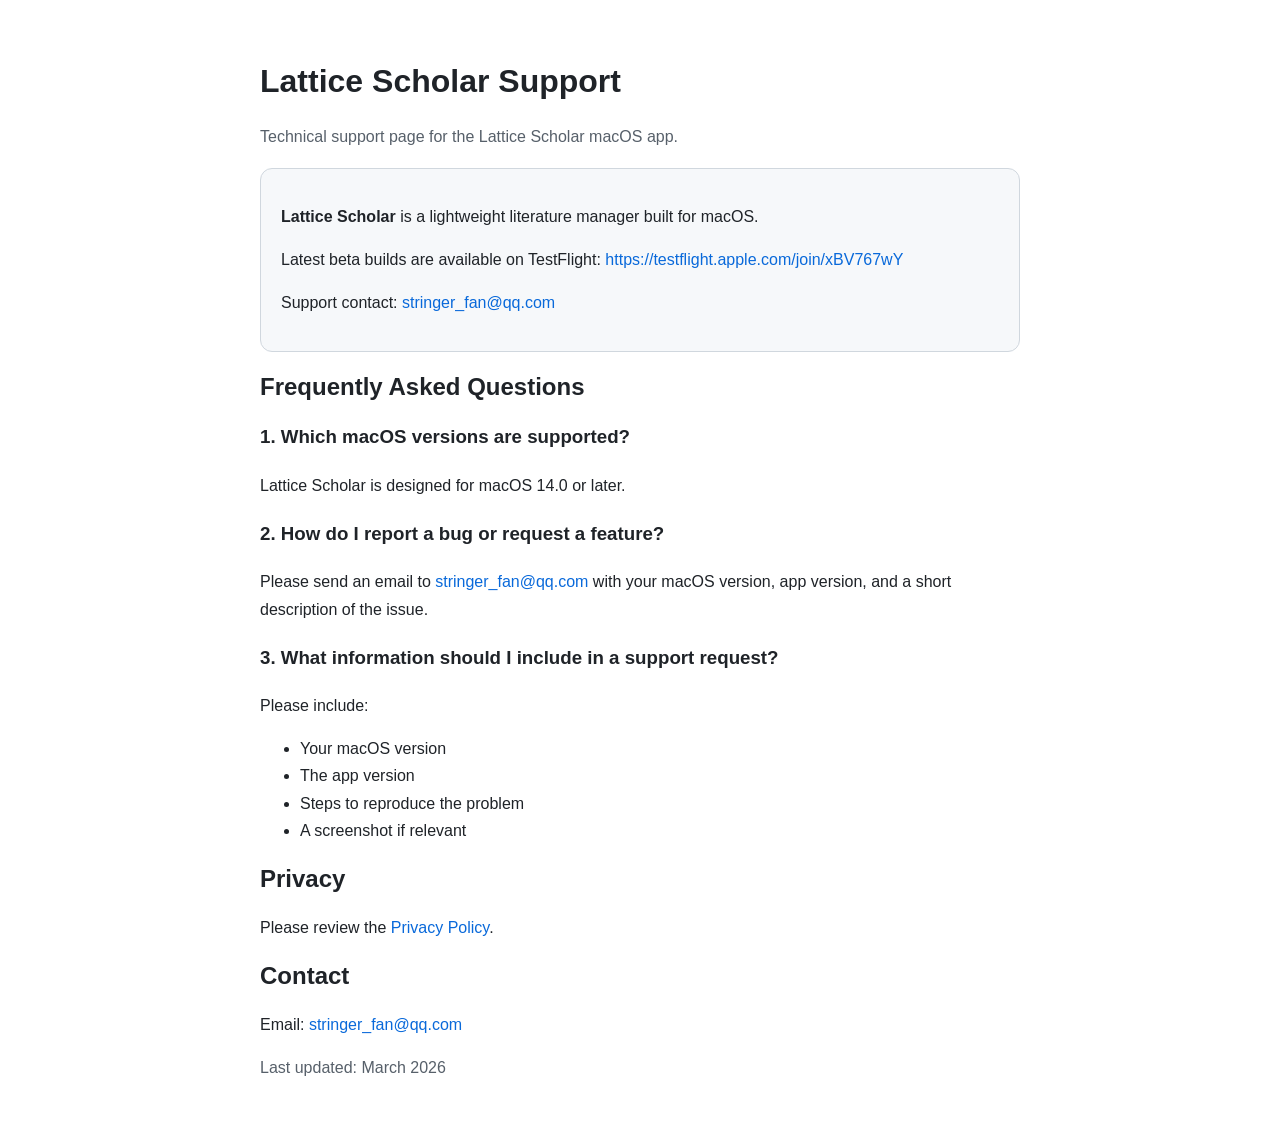
==== docs/index.html @ 4971b031 "update changelog and readme, add testflight link" ====
<!doctype html>
<html lang="en">
<head>
  <meta charset="utf-8">
  <meta name="viewport" content="width=device-width, initial-scale=1">
  <title>Lattice Support</title>
  <style>
    body {
      font-family: -apple-system, BlinkMacSystemFont, "Segoe UI", sans-serif;
      max-width: 760px;
      margin: 0 auto;
      padding: 40px 20px;
      line-height: 1.7;
      color: #1f2328;
      background: #ffffff;
    }
    h1, h2 { line-height: 1.25; }
    .muted { color: #57606a; }
    .card {
      border: 1px solid #d0d7de;
      border-radius: 12px;
      padding: 18px 20px;
      margin: 18px 0;
      background: #f6f8fa;
    }
    a { color: #0969da; text-decoration: none; }
    a:hover { text-decoration: underline; }
    code {
      background: #f6f8fa;
      padding: 2px 6px;
      border-radius: 6px;
    }
  </style>
</head>
<body>
  <h1>Lattice Scholar Support</h1>
  <p class="muted">Technical support page for the Lattice Scholar macOS app.</p>

  <div class="card">
    <p><strong>Lattice Scholar</strong> is a lightweight literature manager built for macOS.</p>
    <p>Latest beta builds are available on TestFlight: <a href="https://testflight.apple.com/join/xBV767wY">https://testflight.apple.com/join/xBV767wY</a></p>
    <p>Support contact: <a href="mailto:stringer_fan@qq.com">stringer_fan@qq.com</a></p>
  </div>

  <h2>Frequently Asked Questions</h2>

  <h3>1. Which macOS versions are supported?</h3>
  <p>Lattice Scholar is designed for macOS 14.0 or later.</p>

  <h3>2. How do I report a bug or request a feature?</h3>
  <p>Please send an email to <a href="mailto:stringer_fan@qq.com">stringer_fan@qq.com</a> with your macOS version, app version, and a short description of the issue.</p>

  <h3>3. What information should I include in a support request?</h3>
  <p>Please include:</p>
  <ul>
    <li>Your macOS version</li>
    <li>The app version</li>
    <li>Steps to reproduce the problem</li>
    <li>A screenshot if relevant</li>
  </ul>

  <h2>Privacy</h2>
  <p>Please review the <a href="./privacy.html">Privacy Policy</a>.</p>

  <h2>Contact</h2>
  <p>Email: <a href="mailto:stringer_fan@qq.com">stringer_fan@qq.com</a></p>

  <p class="muted">Last updated: March 2026</p>
</body>
</html>
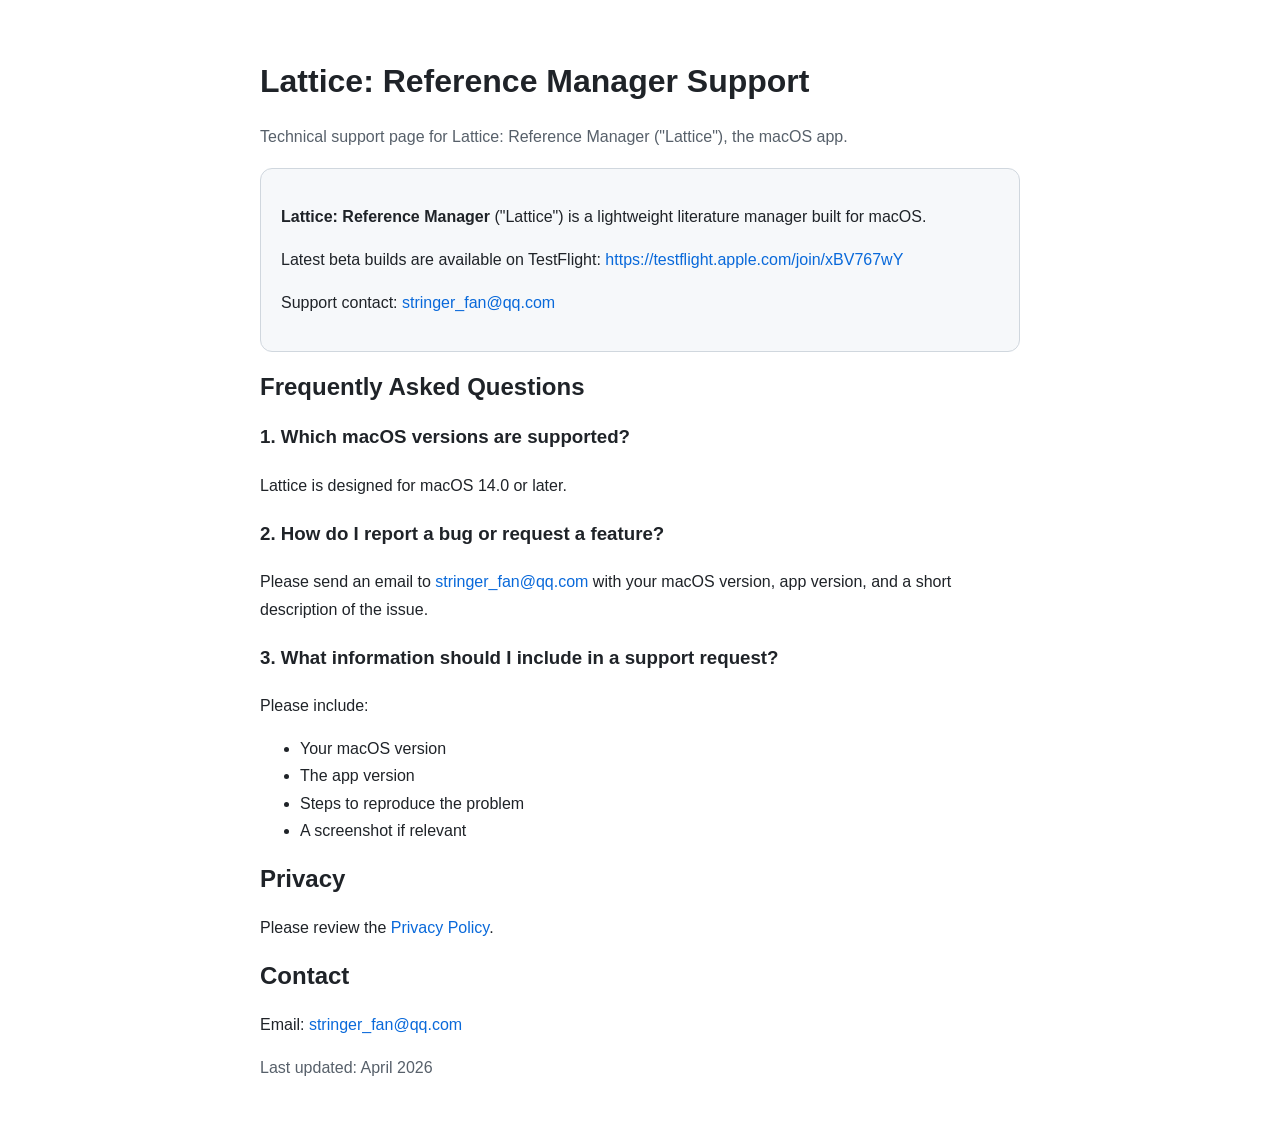
==== commit 8f474e35: "modify the App name" ====
--- a/docs/index.html
+++ b/docs/index.html
@@ -3,7 +3,7 @@
 <head>
   <meta charset="utf-8">
   <meta name="viewport" content="width=device-width, initial-scale=1">
-  <title>Lattice Support</title>
+  <title>Lattice: Reference Manager Support</title>
   <style>
     body {
       font-family: -apple-system, BlinkMacSystemFont, "Segoe UI", sans-serif;
@@ -33,11 +33,11 @@
   </style>
 </head>
 <body>
-  <h1>Lattice Scholar Support</h1>
-  <p class="muted">Technical support page for the Lattice Scholar macOS app.</p>
+  <h1>Lattice: Reference Manager Support</h1>
+  <p class="muted">Technical support page for Lattice: Reference Manager ("Lattice"), the macOS app.</p>
 
   <div class="card">
-    <p><strong>Lattice Scholar</strong> is a lightweight literature manager built for macOS.</p>
+    <p><strong>Lattice: Reference Manager</strong> ("Lattice") is a lightweight literature manager built for macOS.</p>
     <p>Latest beta builds are available on TestFlight: <a href="https://testflight.apple.com/join/xBV767wY">https://testflight.apple.com/join/xBV767wY</a></p>
     <p>Support contact: <a href="mailto:stringer_fan@qq.com">stringer_fan@qq.com</a></p>
   </div>
@@ -45,7 +45,7 @@
   <h2>Frequently Asked Questions</h2>
 
   <h3>1. Which macOS versions are supported?</h3>
-  <p>Lattice Scholar is designed for macOS 14.0 or later.</p>
+  <p>Lattice is designed for macOS 14.0 or later.</p>
 
   <h3>2. How do I report a bug or request a feature?</h3>
   <p>Please send an email to <a href="mailto:stringer_fan@qq.com">stringer_fan@qq.com</a> with your macOS version, app version, and a short description of the issue.</p>
@@ -65,6 +65,6 @@
   <h2>Contact</h2>
   <p>Email: <a href="mailto:stringer_fan@qq.com">stringer_fan@qq.com</a></p>
 
-  <p class="muted">Last updated: March 2026</p>
+  <p class="muted">Last updated: April 2026</p>
 </body>
 </html>
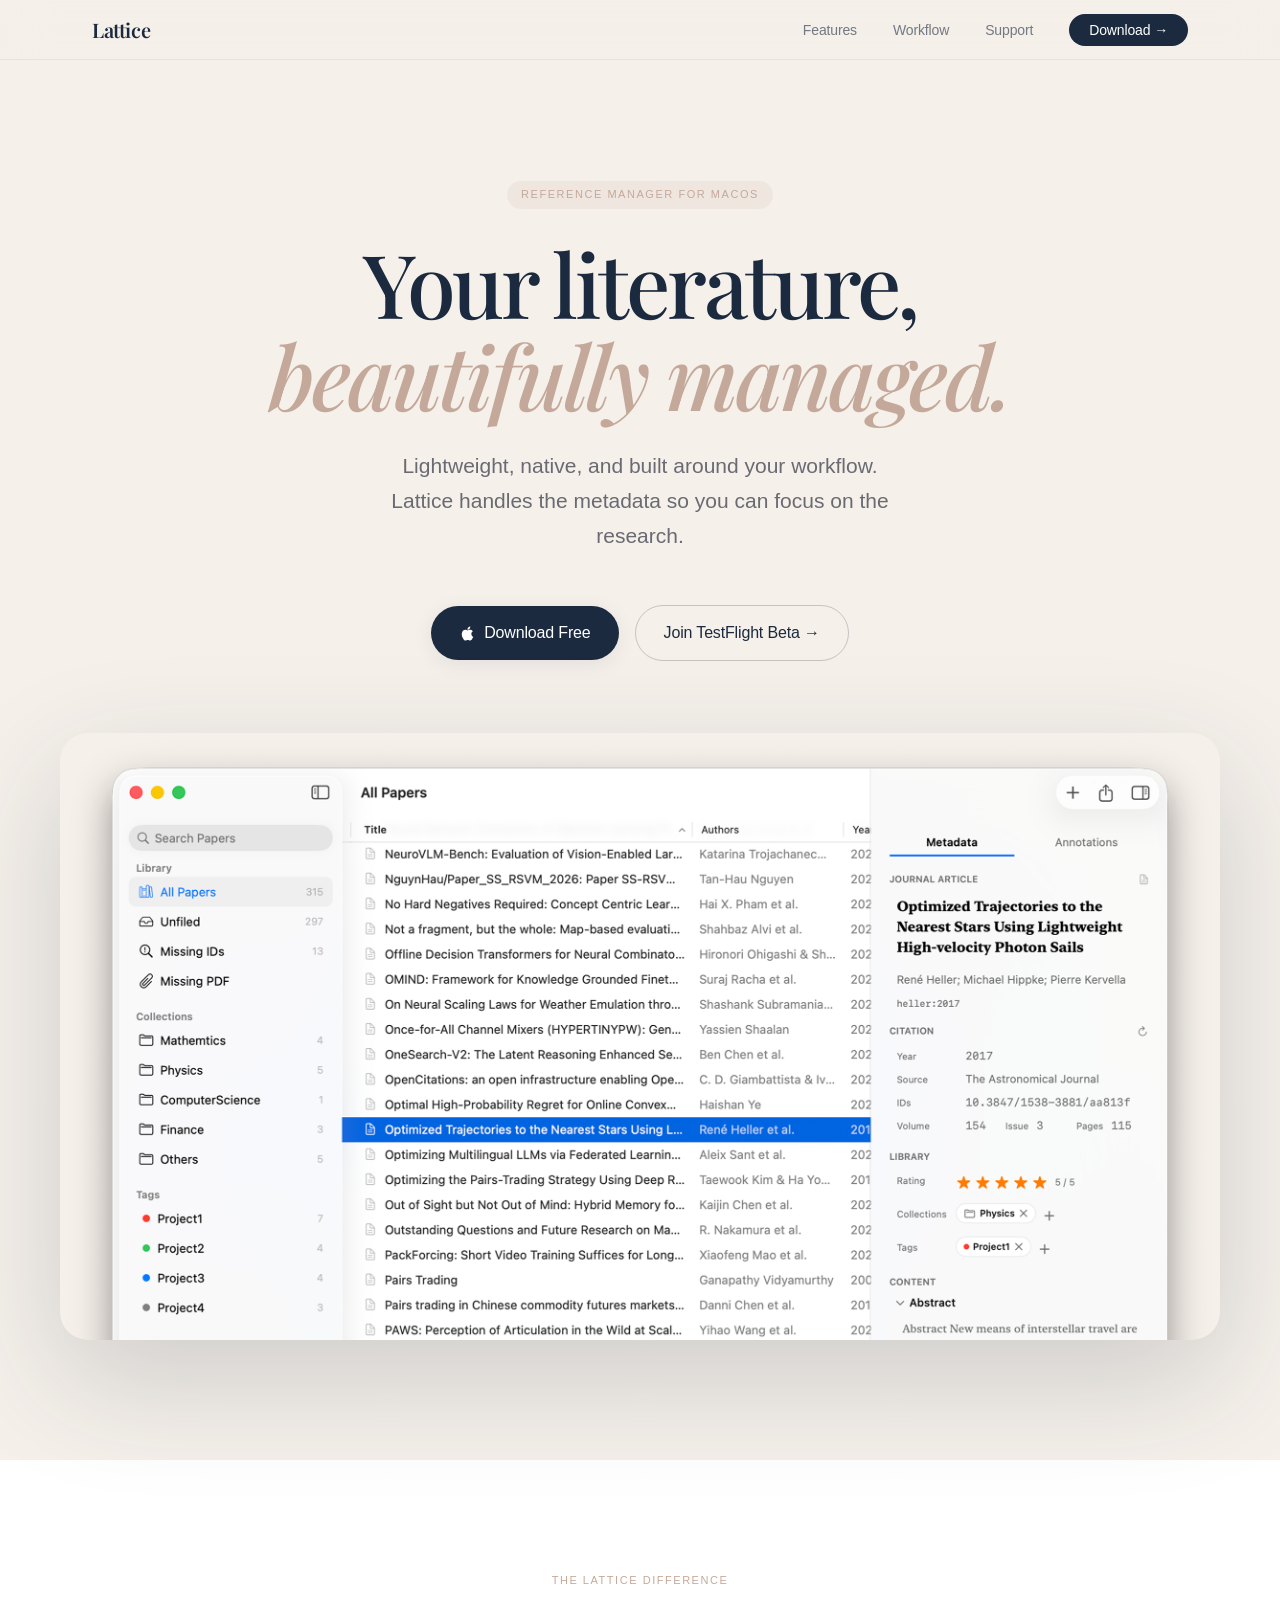
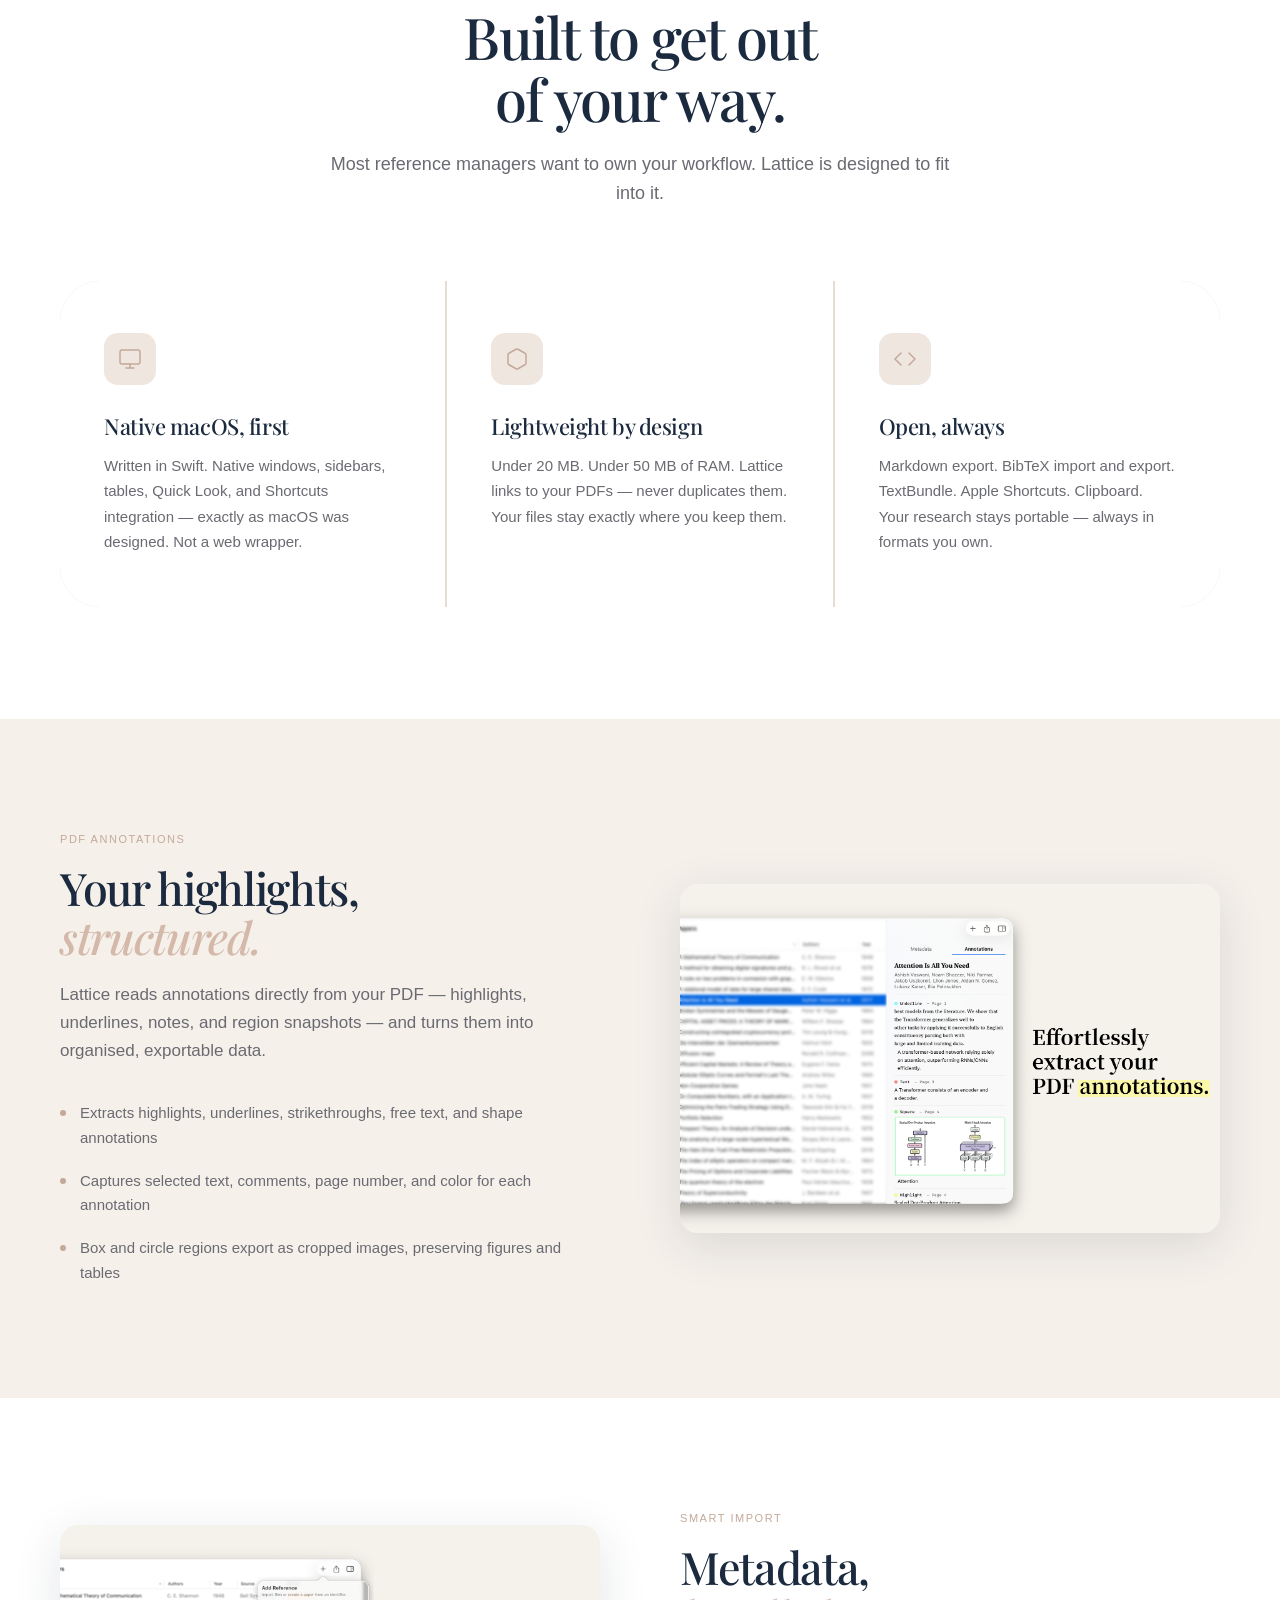
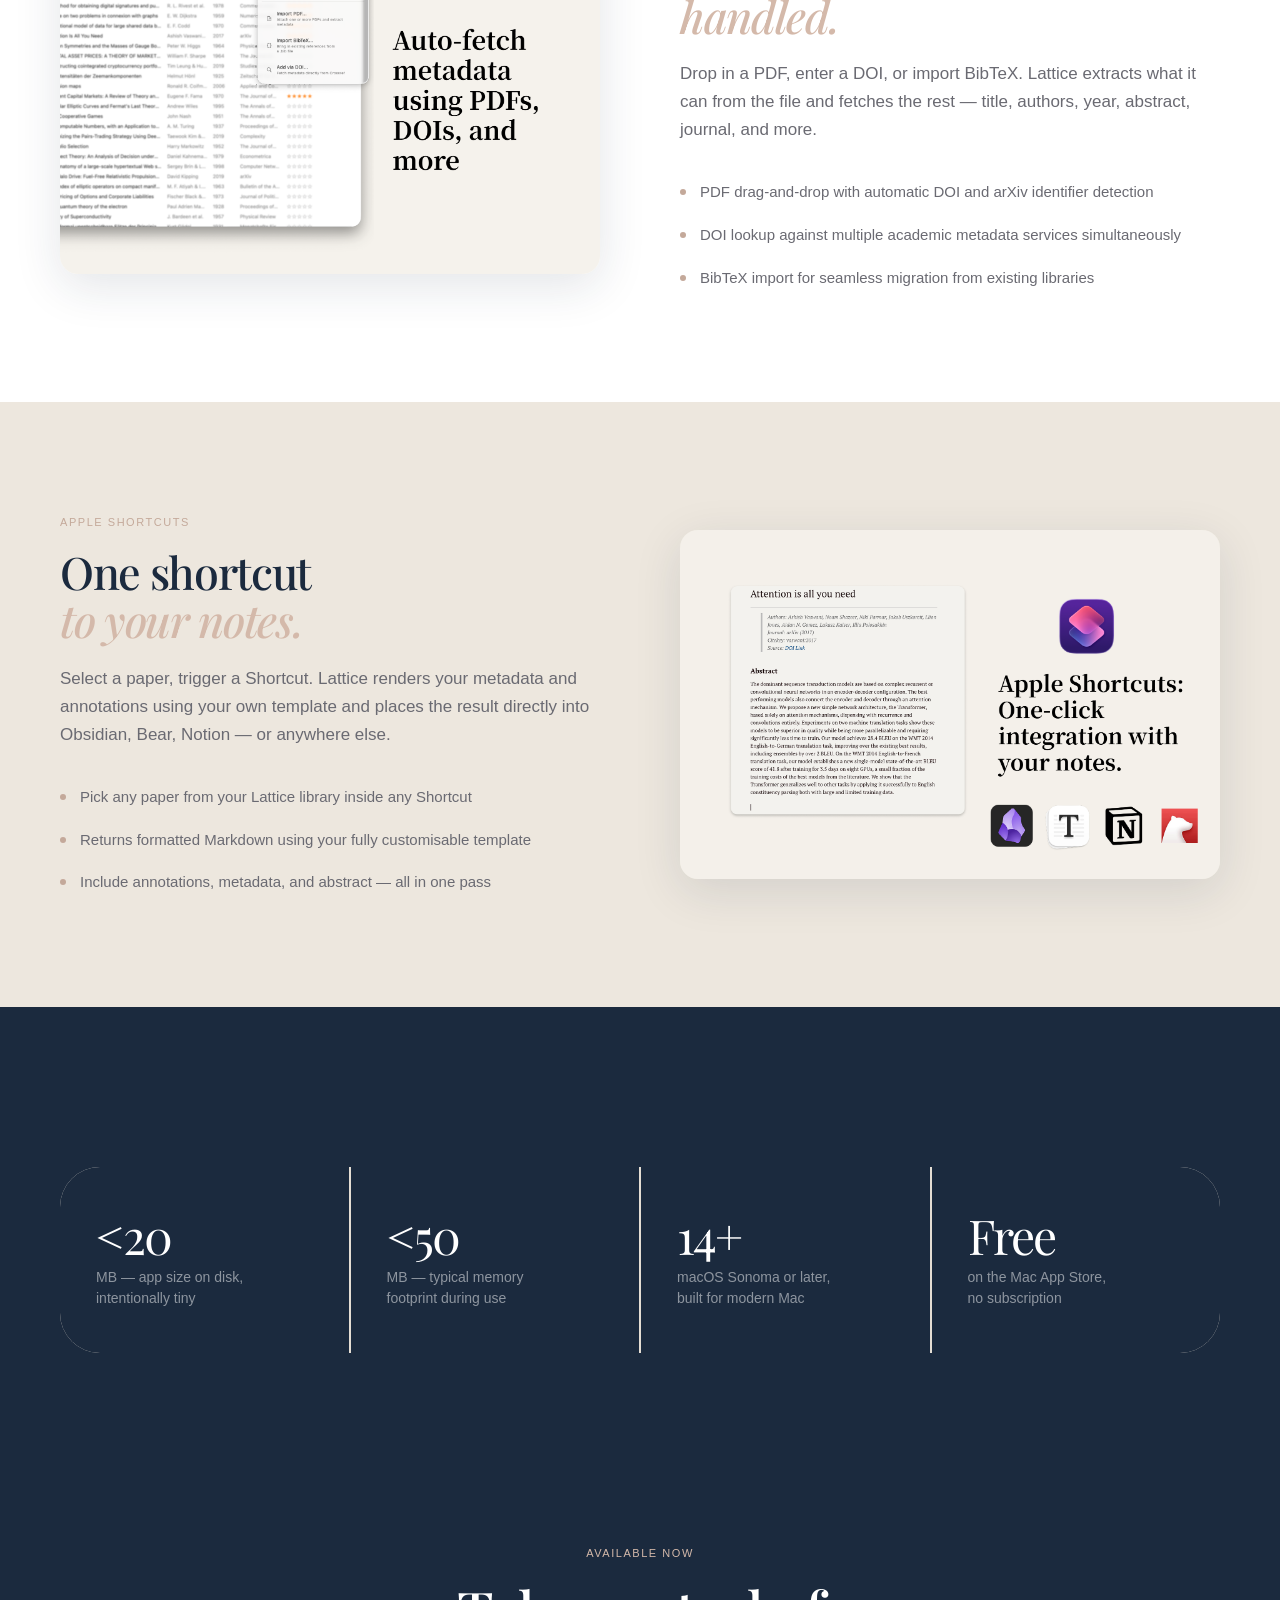
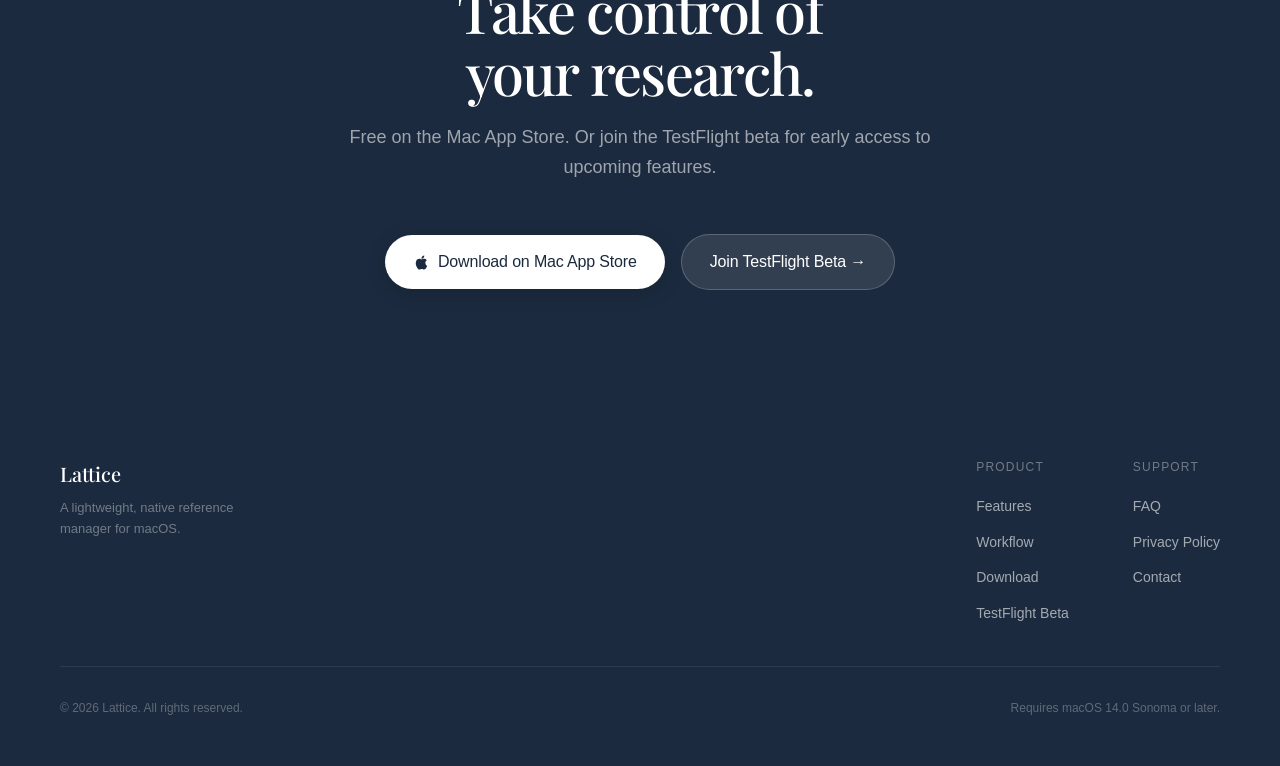
==== commit 6db14f54: "feat: redesign website with multi-page editorial layout - index.html: full landing page (hero, pilla" ====
--- a/docs/index.html
+++ b/docs/index.html
@@ -3,68 +3,291 @@
 <head>
   <meta charset="utf-8">
   <meta name="viewport" content="width=device-width, initial-scale=1">
-  <title>Lattice: Reference Manager Support</title>
-  <style>
-    body {
-      font-family: -apple-system, BlinkMacSystemFont, "Segoe UI", sans-serif;
-      max-width: 760px;
-      margin: 0 auto;
-      padding: 40px 20px;
-      line-height: 1.7;
-      color: #1f2328;
-      background: #ffffff;
-    }
-    h1, h2 { line-height: 1.25; }
-    .muted { color: #57606a; }
-    .card {
-      border: 1px solid #d0d7de;
-      border-radius: 12px;
-      padding: 18px 20px;
-      margin: 18px 0;
-      background: #f6f8fa;
-    }
-    a { color: #0969da; text-decoration: none; }
-    a:hover { text-decoration: underline; }
-    code {
-      background: #f6f8fa;
-      padding: 2px 6px;
-      border-radius: 6px;
-    }
-  </style>
+  <title>Lattice — Reference Manager for macOS</title>
+  <meta name="description" content="A lightweight, elegant reference manager built natively for macOS. Manage your literature, extract PDF annotations, and connect with your writing workflow.">
+  <link rel="preconnect" href="https://fonts.googleapis.com">
+  <link rel="preconnect" href="https://fonts.gstatic.com" crossorigin>
+  <link href="https://fonts.googleapis.com/css2?family=Playfair+Display:ital,wght@0,400;0,500;0,600;0,700;1,400;1,500;1,600&display=swap" rel="stylesheet">
+  <link rel="stylesheet" href="./styles.css">
 </head>
 <body>
-  <h1>Lattice: Reference Manager Support</h1>
-  <p class="muted">Technical support page for Lattice: Reference Manager ("Lattice"), the macOS app.</p>
-
-  <div class="card">
-    <p><strong>Lattice: Reference Manager</strong> ("Lattice") is a lightweight literature manager built for macOS.</p>
-    <p>Latest beta builds are available on TestFlight: <a href="https://testflight.apple.com/join/xBV767wY">https://testflight.apple.com/join/xBV767wY</a></p>
-    <p>Support contact: <a href="mailto:stringer_fan@qq.com">stringer_fan@qq.com</a></p>
-  </div>
-
-  <h2>Frequently Asked Questions</h2>
-
-  <h3>1. Which macOS versions are supported?</h3>
-  <p>Lattice is designed for macOS 14.0 or later.</p>
-
-  <h3>2. How do I report a bug or request a feature?</h3>
-  <p>Please send an email to <a href="mailto:stringer_fan@qq.com">stringer_fan@qq.com</a> with your macOS version, app version, and a short description of the issue.</p>
-
-  <h3>3. What information should I include in a support request?</h3>
-  <p>Please include:</p>
-  <ul>
-    <li>Your macOS version</li>
-    <li>The app version</li>
-    <li>Steps to reproduce the problem</li>
-    <li>A screenshot if relevant</li>
-  </ul>
-
-  <h2>Privacy</h2>
-  <p>Please review the <a href="./privacy.html">Privacy Policy</a>.</p>
-
-  <h2>Contact</h2>
-  <p>Email: <a href="mailto:stringer_fan@qq.com">stringer_fan@qq.com</a></p>
-
-  <p class="muted">Last updated: April 2026</p>
+
+<!-- Navigation -->
+<nav>
+  <div class="nav-inner">
+    <a href="./index.html" class="nav-brand">Lattice</a>
+    <ul class="nav-links">
+      <li><a href="./features.html">Features</a></li>
+      <li><a href="./workflow.html">Workflow</a></li>
+      <li><a href="./support.html">Support</a></li>
+      <li>
+        <a href="https://apps.apple.com/cn/app/lattice-scholar/id6761349832?mt=12"
+           class="nav-download">Download →</a>
+      </li>
+    </ul>
+  </div>
+</nav>
+
+<!-- Hero -->
+<div class="hero-section">
+  <div class="hero-text">
+    <span class="eyebrow hero-a1">Reference Manager for macOS</span>
+    <h1 class="hero-title hero-a2">Your literature,<br><em>beautifully managed.</em></h1>
+    <p class="hero-sub hero-a3">
+      Lightweight, native, and built around your workflow.
+      Lattice handles the metadata so you can focus on the research.
+    </p>
+    <div class="hero-actions hero-a4">
+      <a href="https://apps.apple.com/cn/app/lattice-scholar/id6761349832?mt=12"
+         class="btn btn-dark">
+        <svg width="17" height="17" viewBox="0 0 24 24" fill="currentColor" style="flex-shrink:0">
+          <path d="M18.71 19.5c-.83 1.24-1.71 2.45-3.05 2.47-1.34.03-1.77-.79-3.29-.79-1.53 0-2 .77-3.27.82-1.31.05-2.3-1.32-3.14-2.53C4.25 17 2.94 12.45 4.7 9.39c.87-1.52 2.43-2.48 4.12-2.51 1.28-.02 2.5.87 3.29.87.78 0 2.26-1.07 3.8-.91.65.03 2.47.26 3.64 1.98-.09.06-2.17 1.28-2.15 3.81.03 3.02 2.65 4.03 2.68 4.04-.03.07-.42 1.44-1.38 2.83M13 3.5c.73-.83 1.94-1.46 2.94-1.5.13 1.17-.34 2.35-1.04 3.19-.69.85-1.83 1.51-2.95 1.42-.15-1.15.41-2.35 1.05-3.11z"/>
+        </svg>
+        Download Free
+      </a>
+      <a href="https://testflight.apple.com/join/xBV767wY" class="btn btn-outline">
+        Join TestFlight Beta →
+      </a>
+    </div>
+  </div>
+
+  <div class="hero-screenshot hero-a5">
+    <img src="./res/pictures/image%201.png"
+         alt="Lattice reference manager — main interface showing three-column layout with library, paper list, and metadata panel"
+         loading="eager">
+  </div>
+</div>
+
+<!-- Pillars -->
+<section class="section section--white">
+  <div class="section-inner">
+    <div class="section-header--center reveal">
+      <span class="section-eyebrow">The Lattice Difference</span>
+      <h2 class="section-title">Built to get out<br>of your way.</h2>
+      <p class="section-desc">
+        Most reference managers want to own your workflow. Lattice is designed to fit into it.
+      </p>
+    </div>
+
+    <div class="pillars-grid">
+      <div class="pillar reveal">
+        <div class="pillar-icon">
+          <svg viewBox="0 0 24 24">
+            <rect x="2" y="3" width="20" height="14" rx="2"/>
+            <path d="M8 21h8M12 17v4"/>
+          </svg>
+        </div>
+        <h3>Native macOS, first</h3>
+        <p>Written in Swift. Native windows, sidebars, tables, Quick Look, and Shortcuts integration — exactly as macOS was designed. Not a web wrapper.</p>
+      </div>
+      <div class="pillar reveal reveal-delay-1">
+        <div class="pillar-icon">
+          <svg viewBox="0 0 24 24">
+            <path d="M21 16V8a2 2 0 0 0-1-1.73l-7-4a2 2 0 0 0-2 0l-7 4A2 2 0 0 0 3 8v8a2 2 0 0 0 1 1.73l7 4a2 2 0 0 0 2 0l7-4A2 2 0 0 0 21 16z"/>
+          </svg>
+        </div>
+        <h3>Lightweight by design</h3>
+        <p>Under 20 MB. Under 50 MB of RAM. Lattice links to your PDFs — never duplicates them. Your files stay exactly where you keep them.</p>
+      </div>
+      <div class="pillar reveal reveal-delay-2">
+        <div class="pillar-icon">
+          <svg viewBox="0 0 24 24">
+            <polyline points="16 18 22 12 16 6"/>
+            <polyline points="8 6 2 12 8 18"/>
+          </svg>
+        </div>
+        <h3>Open, always</h3>
+        <p>Markdown export. BibTeX import and export. TextBundle. Apple Shortcuts. Clipboard. Your research stays portable — always in formats you own.</p>
+      </div>
+    </div>
+  </div>
+</section>
+
+<!-- Feature: PDF Annotations -->
+<section class="section section--cream">
+  <div class="section-inner">
+    <div class="feature-row">
+      <div class="feature-content reveal">
+        <span class="section-eyebrow">PDF Annotations</span>
+        <h2 class="section-title">Your highlights,<br><em>structured.</em></h2>
+        <p class="section-desc">
+          Lattice reads annotations directly from your PDF — highlights, underlines, notes, and region snapshots — and turns them into organised, exportable data.
+        </p>
+        <div class="feature-bullets">
+          <div class="feature-bullet">
+            <div class="bullet-dot"></div>
+            <p>Extracts highlights, underlines, strikethroughs, free text, and shape annotations</p>
+          </div>
+          <div class="feature-bullet">
+            <div class="bullet-dot"></div>
+            <p>Captures selected text, comments, page number, and color for each annotation</p>
+          </div>
+          <div class="feature-bullet">
+            <div class="bullet-dot"></div>
+            <p>Box and circle regions export as cropped images, preserving figures and tables</p>
+          </div>
+        </div>
+      </div>
+      <div class="feature-image reveal reveal-delay-2">
+        <img src="./res/intro/5_en.png" alt="PDF annotation extraction in Lattice — highlights and notes shown in the inspector panel">
+      </div>
+    </div>
+  </div>
+</section>
+
+<!-- Feature: Smart Import -->
+<section class="section section--white">
+  <div class="section-inner">
+    <div class="feature-row feature-row--rev">
+      <div class="feature-content reveal">
+        <span class="section-eyebrow">Smart Import</span>
+        <h2 class="section-title">Metadata,<br><em>handled.</em></h2>
+        <p class="section-desc">
+          Drop in a PDF, enter a DOI, or import BibTeX. Lattice extracts what it can from the file and fetches the rest — title, authors, year, abstract, journal, and more.
+        </p>
+        <div class="feature-bullets">
+          <div class="feature-bullet">
+            <div class="bullet-dot"></div>
+            <p>PDF drag-and-drop with automatic DOI and arXiv identifier detection</p>
+          </div>
+          <div class="feature-bullet">
+            <div class="bullet-dot"></div>
+            <p>DOI lookup against multiple academic metadata services simultaneously</p>
+          </div>
+          <div class="feature-bullet">
+            <div class="bullet-dot"></div>
+            <p>BibTeX import for seamless migration from existing libraries</p>
+          </div>
+        </div>
+      </div>
+      <div class="feature-image reveal reveal-delay-2">
+        <img src="./res/intro/4_en.png" alt="Smart metadata import in Lattice — auto-fetch from PDF, DOI, and BibTeX">
+      </div>
+    </div>
+  </div>
+</section>
+
+<!-- Feature: Shortcuts -->
+<section class="section section--cream-mid">
+  <div class="section-inner">
+    <div class="feature-row">
+      <div class="feature-content reveal">
+        <span class="section-eyebrow">Apple Shortcuts</span>
+        <h2 class="section-title">One shortcut<br><em>to your notes.</em></h2>
+        <p class="section-desc">
+          Select a paper, trigger a Shortcut. Lattice renders your metadata and annotations using your own template and places the result directly into Obsidian, Bear, Notion — or anywhere else.
+        </p>
+        <div class="feature-bullets">
+          <div class="feature-bullet">
+            <div class="bullet-dot"></div>
+            <p>Pick any paper from your Lattice library inside any Shortcut</p>
+          </div>
+          <div class="feature-bullet">
+            <div class="bullet-dot"></div>
+            <p>Returns formatted Markdown using your fully customisable template</p>
+          </div>
+          <div class="feature-bullet">
+            <div class="bullet-dot"></div>
+            <p>Include annotations, metadata, and abstract — all in one pass</p>
+          </div>
+        </div>
+      </div>
+      <div class="feature-image reveal reveal-delay-2">
+        <img src="./res/intro/6_en.png" alt="Apple Shortcuts integration in Lattice — one-click export to any notes app">
+      </div>
+    </div>
+  </div>
+</section>
+
+<!-- Specs strip -->
+<section class="section section--navy" style="padding: 80px 32px;">
+  <div class="section-inner">
+    <div class="spec-strip">
+      <div class="spec-item reveal">
+        <div class="spec-num">&lt;20</div>
+        <div class="spec-label">MB — app size on disk,<br>intentionally tiny</div>
+      </div>
+      <div class="spec-item reveal reveal-delay-1">
+        <div class="spec-num">&lt;50</div>
+        <div class="spec-label">MB — typical memory<br>footprint during use</div>
+      </div>
+      <div class="spec-item reveal reveal-delay-2">
+        <div class="spec-num">14+</div>
+        <div class="spec-label">macOS Sonoma or later,<br>built for modern Mac</div>
+      </div>
+      <div class="spec-item reveal reveal-delay-3">
+        <div class="spec-num">Free</div>
+        <div class="spec-label">on the Mac App Store,<br>no subscription</div>
+      </div>
+    </div>
+  </div>
+</section>
+
+<!-- CTA -->
+<section class="section section--navy">
+  <div class="section-inner">
+    <div class="section-header--center reveal">
+      <span class="section-eyebrow" style="color:var(--rose-mid)">Available Now</span>
+      <h2 class="section-title" style="color:var(--white)">Take control of<br>your research.</h2>
+      <p class="section-desc" style="text-align:center; margin: 0 auto;">
+        Free on the Mac App Store. Or join the TestFlight beta for early access to upcoming features.
+      </p>
+    </div>
+    <div class="cta-actions reveal reveal-delay-1">
+      <a href="https://apps.apple.com/cn/app/lattice-scholar/id6761349832?mt=12" class="btn btn-white">
+        <svg width="17" height="17" viewBox="0 0 24 24" fill="currentColor" style="flex-shrink:0">
+          <path d="M18.71 19.5c-.83 1.24-1.71 2.45-3.05 2.47-1.34.03-1.77-.79-3.29-.79-1.53 0-2 .77-3.27.82-1.31.05-2.3-1.32-3.14-2.53C4.25 17 2.94 12.45 4.7 9.39c.87-1.52 2.43-2.48 4.12-2.51 1.28-.02 2.5.87 3.29.87.78 0 2.26-1.07 3.8-.91.65.03 2.47.26 3.64 1.98-.09.06-2.17 1.28-2.15 3.81.03 3.02 2.65 4.03 2.68 4.04-.03.07-.42 1.44-1.38 2.83M13 3.5c.73-.83 1.94-1.46 2.94-1.5.13 1.17-.34 2.35-1.04 3.19-.69.85-1.83 1.51-2.95 1.42-.15-1.15.41-2.35 1.05-3.11z"/>
+        </svg>
+        Download on Mac App Store
+      </a>
+      <a href="https://testflight.apple.com/join/xBV767wY" class="btn btn-ghost">
+        Join TestFlight Beta →
+      </a>
+    </div>
+  </div>
+</section>
+
+<!-- Footer -->
+<footer>
+  <div class="footer-inner">
+    <div class="footer-top">
+      <div>
+        <div class="footer-brand">Lattice</div>
+        <p class="footer-tagline">A lightweight, native reference<br>manager for macOS.</p>
+      </div>
+      <div class="footer-links-group">
+        <div class="footer-col">
+          <h4>Product</h4>
+          <ul>
+            <li><a href="./features.html">Features</a></li>
+            <li><a href="./workflow.html">Workflow</a></li>
+            <li><a href="https://apps.apple.com/cn/app/lattice-scholar/id6761349832?mt=12">Download</a></li>
+            <li><a href="https://testflight.apple.com/join/xBV767wY">TestFlight Beta</a></li>
+          </ul>
+        </div>
+        <div class="footer-col">
+          <h4>Support</h4>
+          <ul>
+            <li><a href="./support.html">FAQ</a></li>
+            <li><a href="./privacy.html">Privacy Policy</a></li>
+            <li><a href="mailto:stringer_fan@qq.com">Contact</a></li>
+          </ul>
+        </div>
+      </div>
+    </div>
+    <div class="footer-bottom">
+      <p class="footer-copy">© 2026 Lattice. All rights reserved.</p>
+      <p class="footer-req">Requires macOS 14.0 Sonoma or later.</p>
+    </div>
+  </div>
+</footer>
+
+<script>
+  const observer = new IntersectionObserver(
+    entries => entries.forEach(e => { if (e.isIntersecting) e.target.classList.add('visible'); }),
+    { threshold: 0.08, rootMargin: '0px 0px -32px 0px' }
+  );
+  document.querySelectorAll('.reveal').forEach(el => observer.observe(el));
+</script>
 </body>
 </html>
--- a/docs/styles.css
+++ b/docs/styles.css
@@ -0,0 +1,741 @@
+/* Font loaded via <link> in each HTML file for best performance */
+
+/* ─── Design tokens ─────────────────────────────── */
+:root {
+  --cream:        #F5F0EA;
+  --cream-mid:    #EDE7DE;
+  --cream-dark:   #E4DDD3;
+  --navy:         #1B2A3E;
+  --navy-mid:     #2C3F5A;
+  --navy-light:   #3D546E;
+  --rose:         #C4A99A;
+  --rose-mid:     #D4B9AA;
+  --rose-bg:      #F0E6E0;
+  --gray:         #6A6A72;
+  --gray-light:   #A8A8B0;
+  --white:        #FFFFFF;
+
+  --shadow-xs:    0 2px 8px  rgba(27, 42, 62, 0.06);
+  --shadow-sm:    0 4px 20px rgba(27, 42, 62, 0.08);
+  --shadow-md:    0 12px 48px rgba(27, 42, 62, 0.12);
+  --shadow-lg:    0 24px 80px rgba(27, 42, 62, 0.15);
+  --shadow-xl:    0 40px 120px rgba(27, 42, 62, 0.18);
+
+  --r-sm:  10px;
+  --r-md:  18px;
+  --r-lg:  28px;
+  --r-xl:  40px;
+
+  --serif: 'Playfair Display', Georgia, 'Times New Roman', serif;
+  --sans:  -apple-system, BlinkMacSystemFont, 'SF Pro Text', 'Helvetica Neue', Arial, sans-serif;
+
+  --ease-out: cubic-bezier(0.16, 1, 0.3, 1);
+  --ease-in-out: cubic-bezier(0.45, 0, 0.55, 1);
+}
+
+/* ─── Reset ─────────────────────────────────────── */
+*, *::before, *::after { box-sizing: border-box; margin: 0; padding: 0; }
+html { scroll-behavior: smooth; font-size: 16px; }
+body {
+  font-family: var(--sans);
+  background: var(--cream);
+  color: var(--navy);
+  line-height: 1.6;
+  -webkit-font-smoothing: antialiased;
+  -moz-osx-font-smoothing: grayscale;
+  overflow-x: hidden;
+}
+img { display: block; max-width: 100%; }
+a { color: inherit; text-decoration: none; }
+ul { list-style: none; }
+
+/* ─── Navigation ─────────────────────────────────── */
+nav {
+  position: sticky;
+  top: 0;
+  z-index: 200;
+  height: 60px;
+  background: rgba(245, 240, 234, 0.82);
+  backdrop-filter: saturate(180%) blur(24px);
+  -webkit-backdrop-filter: saturate(180%) blur(24px);
+  border-bottom: 1px solid rgba(27, 42, 62, 0.07);
+}
+.nav-inner {
+  max-width: 1160px;
+  margin: 0 auto;
+  padding: 0 32px;
+  height: 100%;
+  display: flex;
+  align-items: center;
+  justify-content: space-between;
+}
+.nav-brand {
+  font-family: var(--serif);
+  font-size: 20px;
+  font-weight: 600;
+  color: var(--navy);
+  letter-spacing: -0.02em;
+}
+.nav-links {
+  display: flex;
+  align-items: center;
+  gap: 36px;
+}
+.nav-links a {
+  font-size: 14px;
+  font-weight: 400;
+  color: var(--navy);
+  opacity: 0.6;
+  letter-spacing: -0.01em;
+  transition: opacity 0.2s;
+}
+.nav-links a:hover { opacity: 1; }
+.nav-download {
+  opacity: 1 !important;
+  background: var(--navy);
+  color: var(--white) !important;
+  padding: 8px 20px !important;
+  border-radius: 100px;
+  font-weight: 500 !important;
+  font-size: 14px !important;
+  transition: background 0.2s, transform 0.15s, box-shadow 0.2s !important;
+}
+.nav-download:hover {
+  background: var(--navy-mid) !important;
+  transform: translateY(-1px);
+  box-shadow: 0 4px 16px rgba(27,42,62,0.22) !important;
+}
+
+/* ─── Buttons ────────────────────────────────────── */
+.btn {
+  display: inline-flex;
+  align-items: center;
+  gap: 8px;
+  padding: 14px 28px;
+  border-radius: 100px;
+  font-size: 16px;
+  font-weight: 500;
+  letter-spacing: -0.01em;
+  cursor: pointer;
+  transition: transform 0.2s var(--ease-out), box-shadow 0.2s, background 0.2s, border-color 0.2s;
+  white-space: nowrap;
+}
+.btn-dark {
+  background: var(--navy);
+  color: var(--white);
+  box-shadow: var(--shadow-sm);
+}
+.btn-dark:hover {
+  background: var(--navy-mid);
+  transform: translateY(-2px);
+  box-shadow: var(--shadow-md);
+}
+.btn-outline {
+  background: transparent;
+  color: var(--navy);
+  border: 1.5px solid rgba(27, 42, 62, 0.22);
+}
+.btn-outline:hover {
+  border-color: var(--navy);
+  background: rgba(27, 42, 62, 0.04);
+  transform: translateY(-2px);
+}
+.btn-white {
+  background: var(--white);
+  color: var(--navy);
+  box-shadow: 0 4px 20px rgba(0,0,0,0.15);
+}
+.btn-white:hover {
+  transform: translateY(-2px);
+  box-shadow: 0 8px 32px rgba(0,0,0,0.2);
+}
+.btn-ghost {
+  background: rgba(255,255,255,0.1);
+  color: var(--white);
+  border: 1.5px solid rgba(255,255,255,0.2);
+}
+.btn-ghost:hover {
+  background: rgba(255,255,255,0.18);
+  transform: translateY(-2px);
+}
+
+/* ─── Hero ───────────────────────────────────────── */
+.hero-section {
+  padding: 0 32px;
+  background: var(--cream);
+}
+.hero-text {
+  max-width: 800px;
+  margin: 0 auto;
+  text-align: center;
+  padding: 120px 0 72px;
+}
+.eyebrow {
+  display: inline-block;
+  font-size: 11px;
+  font-weight: 500;
+  letter-spacing: 0.14em;
+  text-transform: uppercase;
+  color: var(--rose);
+  background: var(--rose-bg);
+  padding: 5px 14px;
+  border-radius: 100px;
+  margin-bottom: 28px;
+}
+.hero-title {
+  font-family: var(--serif);
+  font-size: clamp(52px, 7.5vw, 88px);
+  font-weight: 500;
+  line-height: 1.05;
+  letter-spacing: -0.035em;
+  color: var(--navy);
+  margin-bottom: 28px;
+}
+.hero-title em {
+  font-style: italic;
+  color: var(--rose);
+}
+.hero-sub {
+  font-size: clamp(17px, 2.2vw, 21px);
+  color: var(--gray);
+  line-height: 1.65;
+  max-width: 540px;
+  margin: 0 auto 52px;
+  font-weight: 400;
+}
+.hero-actions {
+  display: flex;
+  align-items: center;
+  justify-content: center;
+  gap: 16px;
+  flex-wrap: wrap;
+}
+.hero-screenshot {
+  max-width: 1160px;
+  margin: 0 auto;
+  padding: 0 0 120px;
+}
+.hero-screenshot img {
+  width: 100%;
+  border-radius: var(--r-lg);
+  box-shadow: var(--shadow-xl);
+}
+
+/* ─── Section anatomy ────────────────────────────── */
+.section {
+  padding: 112px 32px;
+}
+.section--white  { background: var(--white); }
+.section--cream  { background: var(--cream); }
+.section--navy   { background: var(--navy); color: var(--white); }
+.section--cream-mid { background: var(--cream-mid); }
+
+.section-inner {
+  max-width: 1160px;
+  margin: 0 auto;
+}
+.section-header {
+  max-width: 640px;
+}
+.section-header--center {
+  max-width: 640px;
+  margin: 0 auto;
+  text-align: center;
+}
+.section-eyebrow {
+  display: block;
+  font-size: 11px;
+  font-weight: 500;
+  letter-spacing: 0.14em;
+  text-transform: uppercase;
+  color: var(--rose);
+  margin-bottom: 16px;
+}
+.section-title {
+  font-family: var(--serif);
+  font-size: clamp(36px, 4.5vw, 60px);
+  font-weight: 500;
+  line-height: 1.08;
+  letter-spacing: -0.03em;
+  color: var(--navy);
+  margin-bottom: 20px;
+}
+.section--navy .section-title { color: var(--white); }
+.section-title em { font-style: italic; color: var(--rose-mid); }
+.section-desc {
+  font-size: 18px;
+  line-height: 1.65;
+  color: var(--gray);
+  font-weight: 400;
+}
+.section--navy .section-desc { color: rgba(255,255,255,0.58); }
+
+/* ─── Pillars ────────────────────────────────────── */
+.pillars-grid {
+  display: grid;
+  grid-template-columns: repeat(3, 1fr);
+  gap: 2px;
+  margin-top: 72px;
+  background: var(--cream-dark);
+  border-radius: var(--r-xl);
+  overflow: hidden;
+}
+.pillar {
+  background: var(--white);
+  padding: 52px 44px;
+}
+.pillar-icon {
+  width: 52px;
+  height: 52px;
+  background: var(--rose-bg);
+  border-radius: 14px;
+  display: flex;
+  align-items: center;
+  justify-content: center;
+  margin-bottom: 28px;
+  flex-shrink: 0;
+}
+.pillar-icon svg {
+  width: 24px;
+  height: 24px;
+  stroke: var(--rose);
+  fill: none;
+  stroke-width: 1.5;
+  stroke-linecap: round;
+  stroke-linejoin: round;
+}
+.pillar h3 {
+  font-family: var(--serif);
+  font-size: 22px;
+  font-weight: 500;
+  letter-spacing: -0.02em;
+  margin-bottom: 12px;
+  line-height: 1.25;
+}
+.pillar p {
+  font-size: 15px;
+  color: var(--gray);
+  line-height: 1.7;
+}
+
+/* ─── Feature rows ───────────────────────────────── */
+.feature-row {
+  display: grid;
+  grid-template-columns: 1fr 1fr;
+  gap: 80px;
+  align-items: center;
+}
+.feature-row--rev { direction: rtl; }
+.feature-row--rev > * { direction: ltr; }
+
+.feature-content .section-title {
+  font-size: clamp(32px, 3.5vw, 48px);
+}
+.feature-content .section-desc {
+  margin-top: 20px;
+  font-size: 17px;
+}
+.feature-bullets {
+  margin-top: 36px;
+  display: flex;
+  flex-direction: column;
+  gap: 18px;
+}
+.feature-bullet {
+  display: flex;
+  align-items: flex-start;
+  gap: 14px;
+}
+.bullet-dot {
+  width: 6px;
+  height: 6px;
+  border-radius: 50%;
+  background: var(--rose);
+  margin-top: 9px;
+  flex-shrink: 0;
+}
+.feature-bullet p {
+  font-size: 15px;
+  color: var(--gray);
+  line-height: 1.65;
+}
+.feature-image img {
+  width: 100%;
+  border-radius: var(--r-md);
+  box-shadow: var(--shadow-md);
+}
+
+/* ─── Feature grid (features page) ──────────────── */
+.features-grid {
+  display: grid;
+  grid-template-columns: repeat(3, 1fr);
+  gap: 2px;
+  margin-top: 72px;
+  background: var(--cream-dark);
+  border-radius: var(--r-xl);
+  overflow: hidden;
+}
+.feature-card {
+  background: var(--white);
+  padding: 44px 40px;
+  display: flex;
+  flex-direction: column;
+  gap: 16px;
+}
+.feature-card--wide {
+  grid-column: span 2;
+}
+.feature-card-icon {
+  width: 48px;
+  height: 48px;
+  background: var(--rose-bg);
+  border-radius: 12px;
+  display: flex;
+  align-items: center;
+  justify-content: center;
+  flex-shrink: 0;
+}
+.feature-card-icon svg {
+  width: 22px;
+  height: 22px;
+  stroke: var(--rose);
+  fill: none;
+  stroke-width: 1.5;
+  stroke-linecap: round;
+  stroke-linejoin: round;
+}
+.feature-card h3 {
+  font-family: var(--serif);
+  font-size: 20px;
+  font-weight: 500;
+  letter-spacing: -0.02em;
+  line-height: 1.25;
+}
+.feature-card p {
+  font-size: 15px;
+  color: var(--gray);
+  line-height: 1.7;
+  flex: 1;
+}
+.feature-card img {
+  width: 100%;
+  border-radius: var(--r-sm);
+  margin-top: 8px;
+  box-shadow: var(--shadow-sm);
+}
+
+/* ─── Workflow page ──────────────────────────────── */
+.workflow-intro {
+  display: grid;
+  grid-template-columns: 1fr 1fr;
+  gap: 2px;
+  background: var(--cream-dark);
+  border-radius: var(--r-xl);
+  overflow: hidden;
+  margin-top: 72px;
+}
+.workflow-panel {
+  background: var(--white);
+  padding: 52px 48px;
+}
+.workflow-panel h3 {
+  font-family: var(--serif);
+  font-size: 26px;
+  font-weight: 500;
+  letter-spacing: -0.025em;
+  margin-bottom: 12px;
+}
+.workflow-panel p {
+  font-size: 16px;
+  color: var(--gray);
+  line-height: 1.65;
+}
+.workflow-num {
+  font-family: var(--serif);
+  font-size: 13px;
+  font-weight: 400;
+  color: var(--rose);
+  letter-spacing: 0.05em;
+  margin-bottom: 16px;
+  display: block;
+}
+
+.workflow-steps {
+  margin-top: 80px;
+  display: flex;
+  flex-direction: column;
+  gap: 0;
+}
+.workflow-step {
+  display: grid;
+  grid-template-columns: 1fr 1fr;
+  gap: 80px;
+  align-items: center;
+  padding: 80px 0;
+  border-top: 1px solid rgba(27,42,62,0.07);
+}
+.workflow-step:first-child { border-top: none; padding-top: 0; }
+.workflow-step--rev { direction: rtl; }
+.workflow-step--rev > * { direction: ltr; }
+.step-number {
+  font-family: var(--serif);
+  font-size: 72px;
+  font-weight: 400;
+  line-height: 1;
+  color: var(--rose-bg);
+  margin-bottom: 24px;
+  letter-spacing: -0.04em;
+}
+.step-content h3 {
+  font-family: var(--serif);
+  font-size: clamp(26px, 3vw, 38px);
+  font-weight: 500;
+  letter-spacing: -0.025em;
+  margin-bottom: 16px;
+  line-height: 1.15;
+}
+.step-content p {
+  font-size: 17px;
+  color: var(--gray);
+  line-height: 1.65;
+}
+.step-image img {
+  width: 100%;
+  border-radius: var(--r-md);
+  box-shadow: var(--shadow-md);
+}
+
+/* ─── Spec strip ─────────────────────────────────── */
+.spec-strip {
+  display: grid;
+  grid-template-columns: repeat(4, 1fr);
+  gap: 2px;
+  background: var(--cream-dark);
+  border-radius: var(--r-xl);
+  overflow: hidden;
+  margin-top: 80px;
+}
+.spec-item {
+  background: var(--navy);
+  padding: 44px 36px;
+}
+.spec-num {
+  font-family: var(--serif);
+  font-size: 48px;
+  font-weight: 400;
+  color: var(--white);
+  letter-spacing: -0.04em;
+  line-height: 1;
+  margin-bottom: 8px;
+}
+.spec-label {
+  font-size: 14px;
+  color: rgba(255,255,255,0.5);
+  line-height: 1.5;
+}
+
+/* ─── Support page ───────────────────────────────── */
+.faq-list {
+  margin-top: 64px;
+  border-top: 1px solid rgba(27,42,62,0.08);
+}
+.faq-item {
+  border-bottom: 1px solid rgba(27,42,62,0.08);
+}
+.faq-question {
+  width: 100%;
+  background: none;
+  border: none;
+  padding: 28px 0;
+  display: flex;
+  align-items: center;
+  justify-content: space-between;
+  gap: 24px;
+  cursor: pointer;
+  text-align: left;
+}
+.faq-question-text {
+  font-family: var(--serif);
+  font-size: 20px;
+  font-weight: 500;
+  color: var(--navy);
+  letter-spacing: -0.02em;
+  line-height: 1.3;
+}
+.faq-icon {
+  width: 28px;
+  height: 28px;
+  border-radius: 50%;
+  background: var(--rose-bg);
+  display: flex;
+  align-items: center;
+  justify-content: center;
+  flex-shrink: 0;
+  transition: background 0.2s, transform 0.3s var(--ease-out);
+}
+.faq-icon svg {
+  width: 14px;
+  height: 14px;
+  stroke: var(--rose);
+  fill: none;
+  stroke-width: 2;
+  stroke-linecap: round;
+  transition: transform 0.3s var(--ease-out);
+}
+.faq-item.open .faq-icon { background: var(--navy); }
+.faq-item.open .faq-icon svg { stroke: var(--white); transform: rotate(45deg); }
+.faq-answer {
+  display: grid;
+  grid-template-rows: 0fr;
+  transition: grid-template-rows 0.35s var(--ease-out);
+}
+.faq-item.open .faq-answer { grid-template-rows: 1fr; }
+.faq-answer-inner {
+  overflow: hidden;
+}
+.faq-answer-inner p, .faq-answer-inner ul {
+  padding-bottom: 28px;
+  font-size: 16px;
+  color: var(--gray);
+  line-height: 1.7;
+}
+.faq-answer-inner ul {
+  margin-left: 20px;
+  list-style: disc;
+}
+.faq-answer-inner ul li { margin-bottom: 6px; }
+.faq-answer-inner a { color: var(--rose); text-decoration: underline; }
+
+/* ─── CTA section ────────────────────────────────── */
+.cta-actions {
+  display: flex;
+  align-items: center;
+  justify-content: center;
+  gap: 16px;
+  flex-wrap: wrap;
+  margin-top: 52px;
+}
+
+/* ─── Page hero (inner pages) ────────────────────── */
+.page-hero {
+  padding: 96px 32px 80px;
+  text-align: center;
+}
+
+/* ─── Footer ─────────────────────────────────────── */
+footer {
+  background: var(--navy);
+  padding: 56px 32px 48px;
+}
+.footer-inner {
+  max-width: 1160px;
+  margin: 0 auto;
+}
+.footer-top {
+  display: flex;
+  align-items: flex-start;
+  justify-content: space-between;
+  gap: 48px;
+  padding-bottom: 40px;
+  border-bottom: 1px solid rgba(255,255,255,0.08);
+  flex-wrap: wrap;
+}
+.footer-brand {
+  font-family: var(--serif);
+  font-size: 20px;
+  font-weight: 500;
+  color: var(--white);
+  margin-bottom: 8px;
+}
+.footer-tagline {
+  font-size: 13px;
+  color: rgba(255,255,255,0.38);
+  max-width: 220px;
+  line-height: 1.6;
+}
+.footer-links-group {
+  display: flex;
+  gap: 64px;
+  flex-wrap: wrap;
+}
+.footer-col h4 {
+  font-size: 12px;
+  font-weight: 500;
+  letter-spacing: 0.1em;
+  text-transform: uppercase;
+  color: rgba(255,255,255,0.38);
+  margin-bottom: 16px;
+}
+.footer-col ul { display: flex; flex-direction: column; gap: 10px; }
+.footer-col a {
+  font-size: 14px;
+  color: rgba(255,255,255,0.6);
+  transition: color 0.2s;
+}
+.footer-col a:hover { color: var(--white); }
+.footer-bottom {
+  display: flex;
+  align-items: center;
+  justify-content: space-between;
+  padding-top: 32px;
+  flex-wrap: wrap;
+  gap: 12px;
+}
+.footer-copy {
+  font-size: 12px;
+  color: rgba(255,255,255,0.3);
+}
+.footer-req {
+  font-size: 12px;
+  color: rgba(255,255,255,0.3);
+}
+
+/* ─── Hero entrance animations (above the fold) ─── */
+@keyframes fadeUp {
+  from { opacity: 0; transform: translateY(22px); }
+  to   { opacity: 1; transform: translateY(0); }
+}
+@keyframes fadeIn {
+  from { opacity: 0; }
+  to   { opacity: 1; }
+}
+
+.hero-a1 { animation: fadeIn  0.55s var(--ease-out) both; animation-delay: 0.05s; }
+.hero-a2 { animation: fadeUp  0.75s var(--ease-out) both; animation-delay: 0.18s; }
+.hero-a3 { animation: fadeUp  0.75s var(--ease-out) both; animation-delay: 0.34s; }
+.hero-a4 { animation: fadeUp  0.65s var(--ease-out) both; animation-delay: 0.50s; }
+.hero-a5 { animation: fadeUp  0.80s var(--ease-out) both; animation-delay: 0.68s; }
+
+/* ─── Scroll reveal animations ───────────────────── */
+.reveal {
+  opacity: 0;
+  transform: translateY(28px);
+  transition: opacity 0.75s var(--ease-out), transform 0.75s var(--ease-out);
+}
+.reveal.visible { opacity: 1; transform: none; }
+.reveal-delay-1 { transition-delay: 0.10s; }
+.reveal-delay-2 { transition-delay: 0.20s; }
+.reveal-delay-3 { transition-delay: 0.30s; }
+.reveal-delay-4 { transition-delay: 0.40s; }
+
+/* ─── Responsive ─────────────────────────────────── */
+@media (max-width: 900px) {
+  .pillars-grid { grid-template-columns: 1fr; }
+  .features-grid { grid-template-columns: 1fr; }
+  .feature-card--wide { grid-column: span 1; }
+  .feature-row, .feature-row--rev { grid-template-columns: 1fr; gap: 40px; direction: ltr; }
+  .workflow-intro { grid-template-columns: 1fr; }
+  .workflow-step, .workflow-step--rev { grid-template-columns: 1fr; gap: 40px; direction: ltr; }
+  .spec-strip { grid-template-columns: repeat(2, 1fr); }
+  .nav-links { display: none; }
+  .section { padding: 80px 24px; }
+  .hero-text { padding: 96px 0 56px; }
+}
+
+@media (max-width: 600px) {
+  .spec-strip { grid-template-columns: 1fr 1fr; }
+  .footer-top { flex-direction: column; }
+  .footer-links-group { gap: 40px; }
+  .footer-bottom { flex-direction: column; text-align: center; }
+  .hero-screenshot { padding-bottom: 80px; }
+}
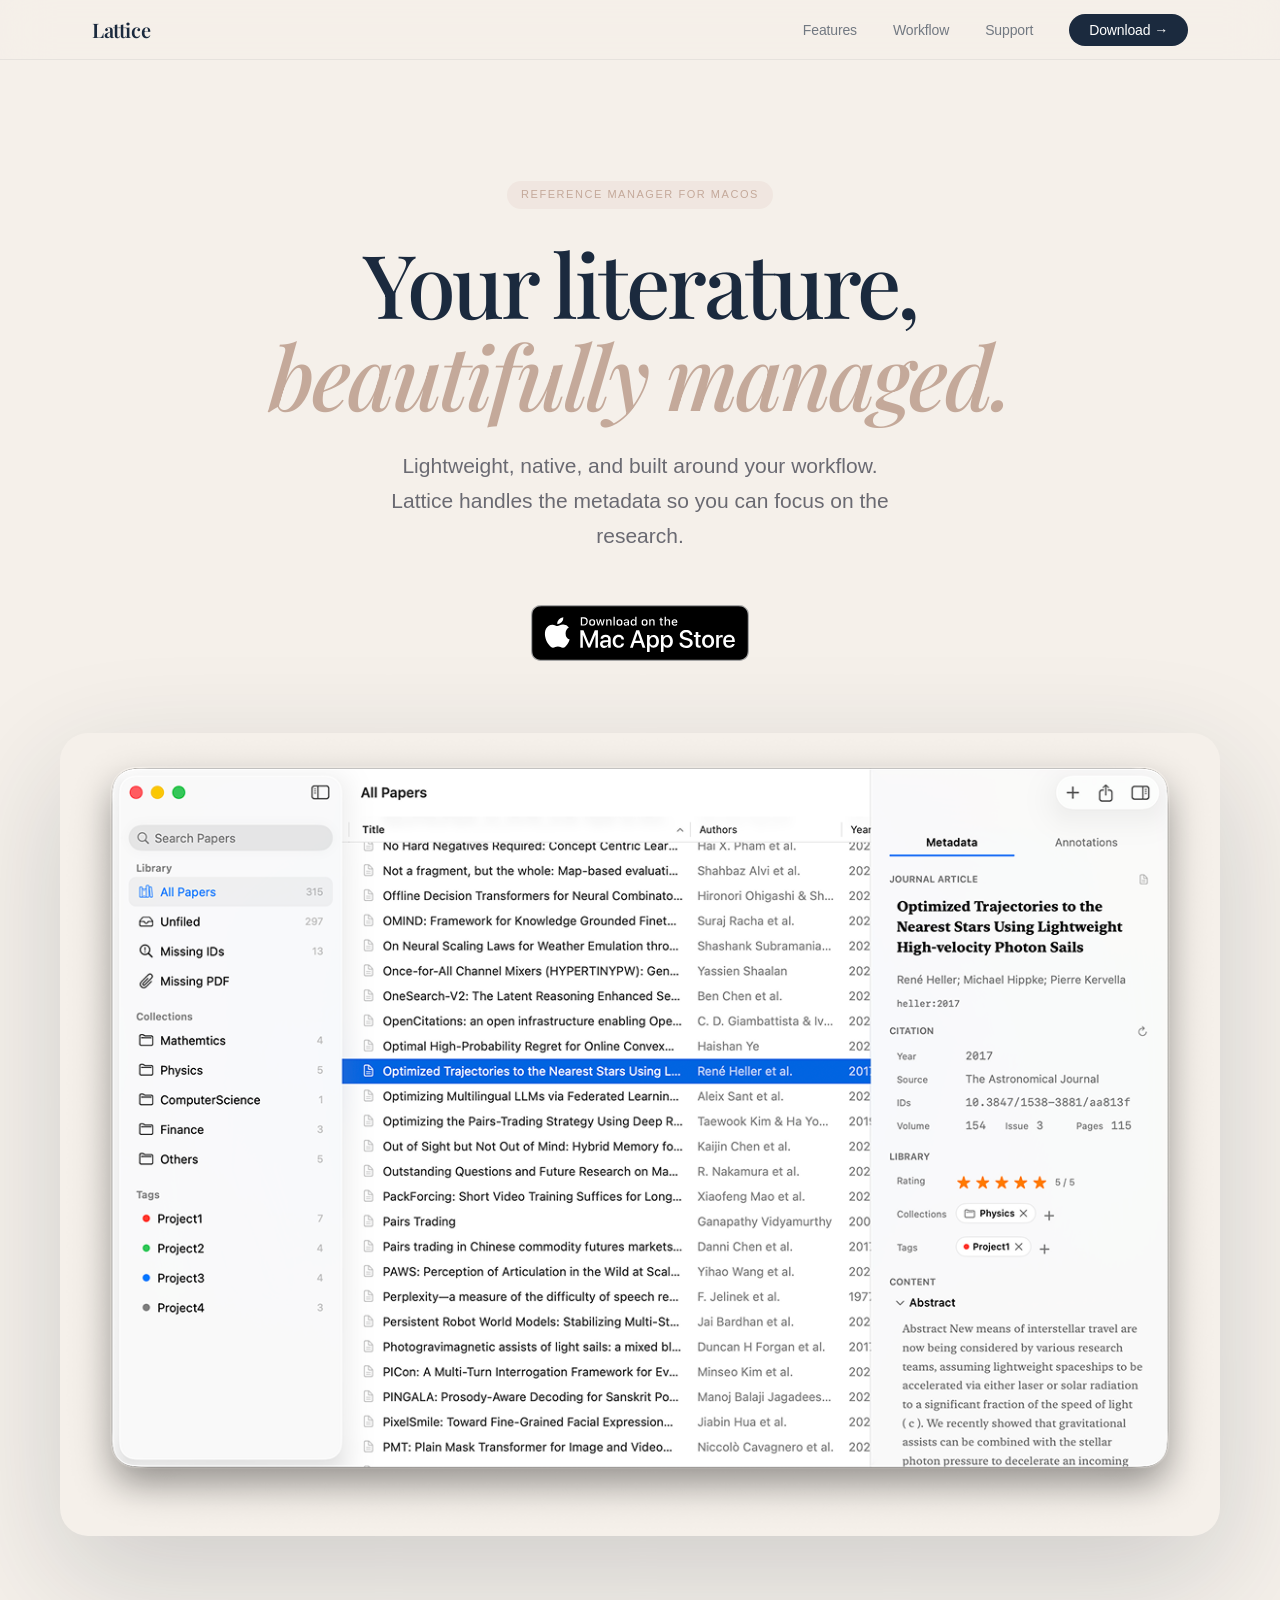
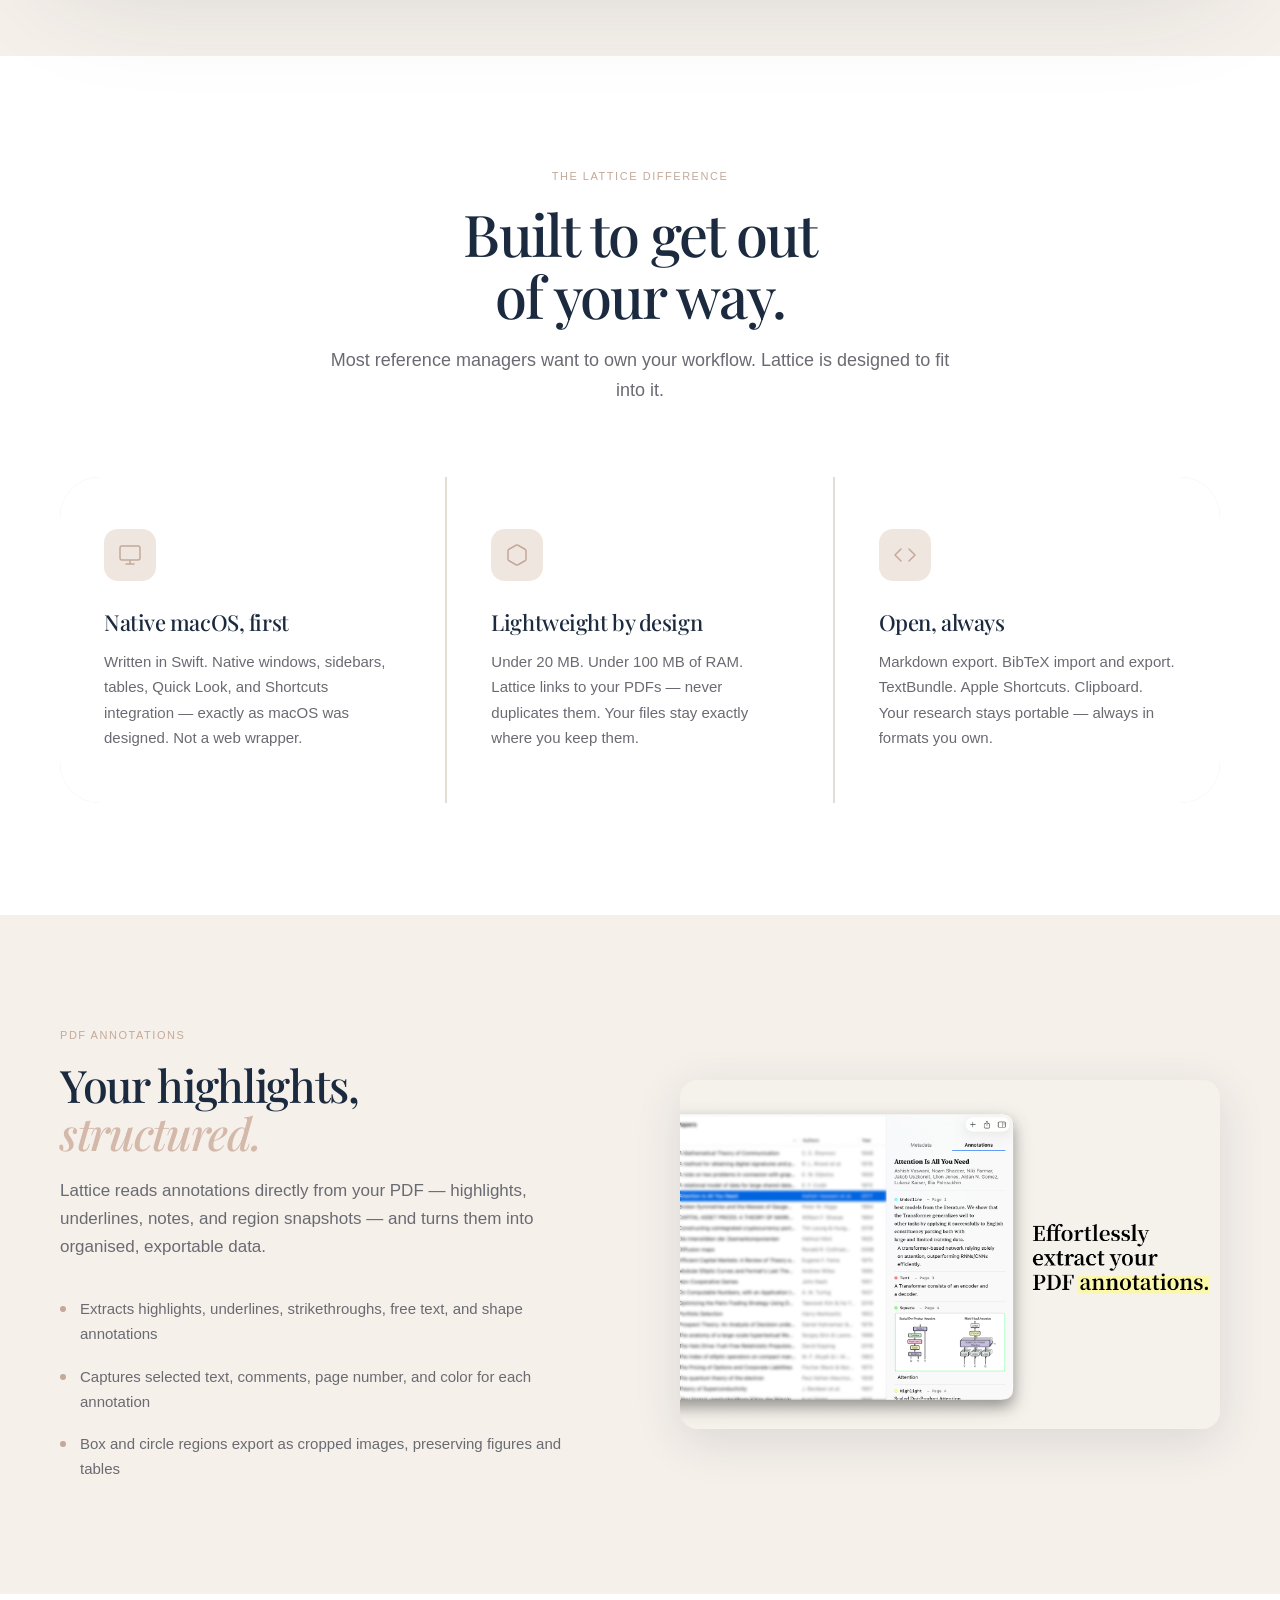
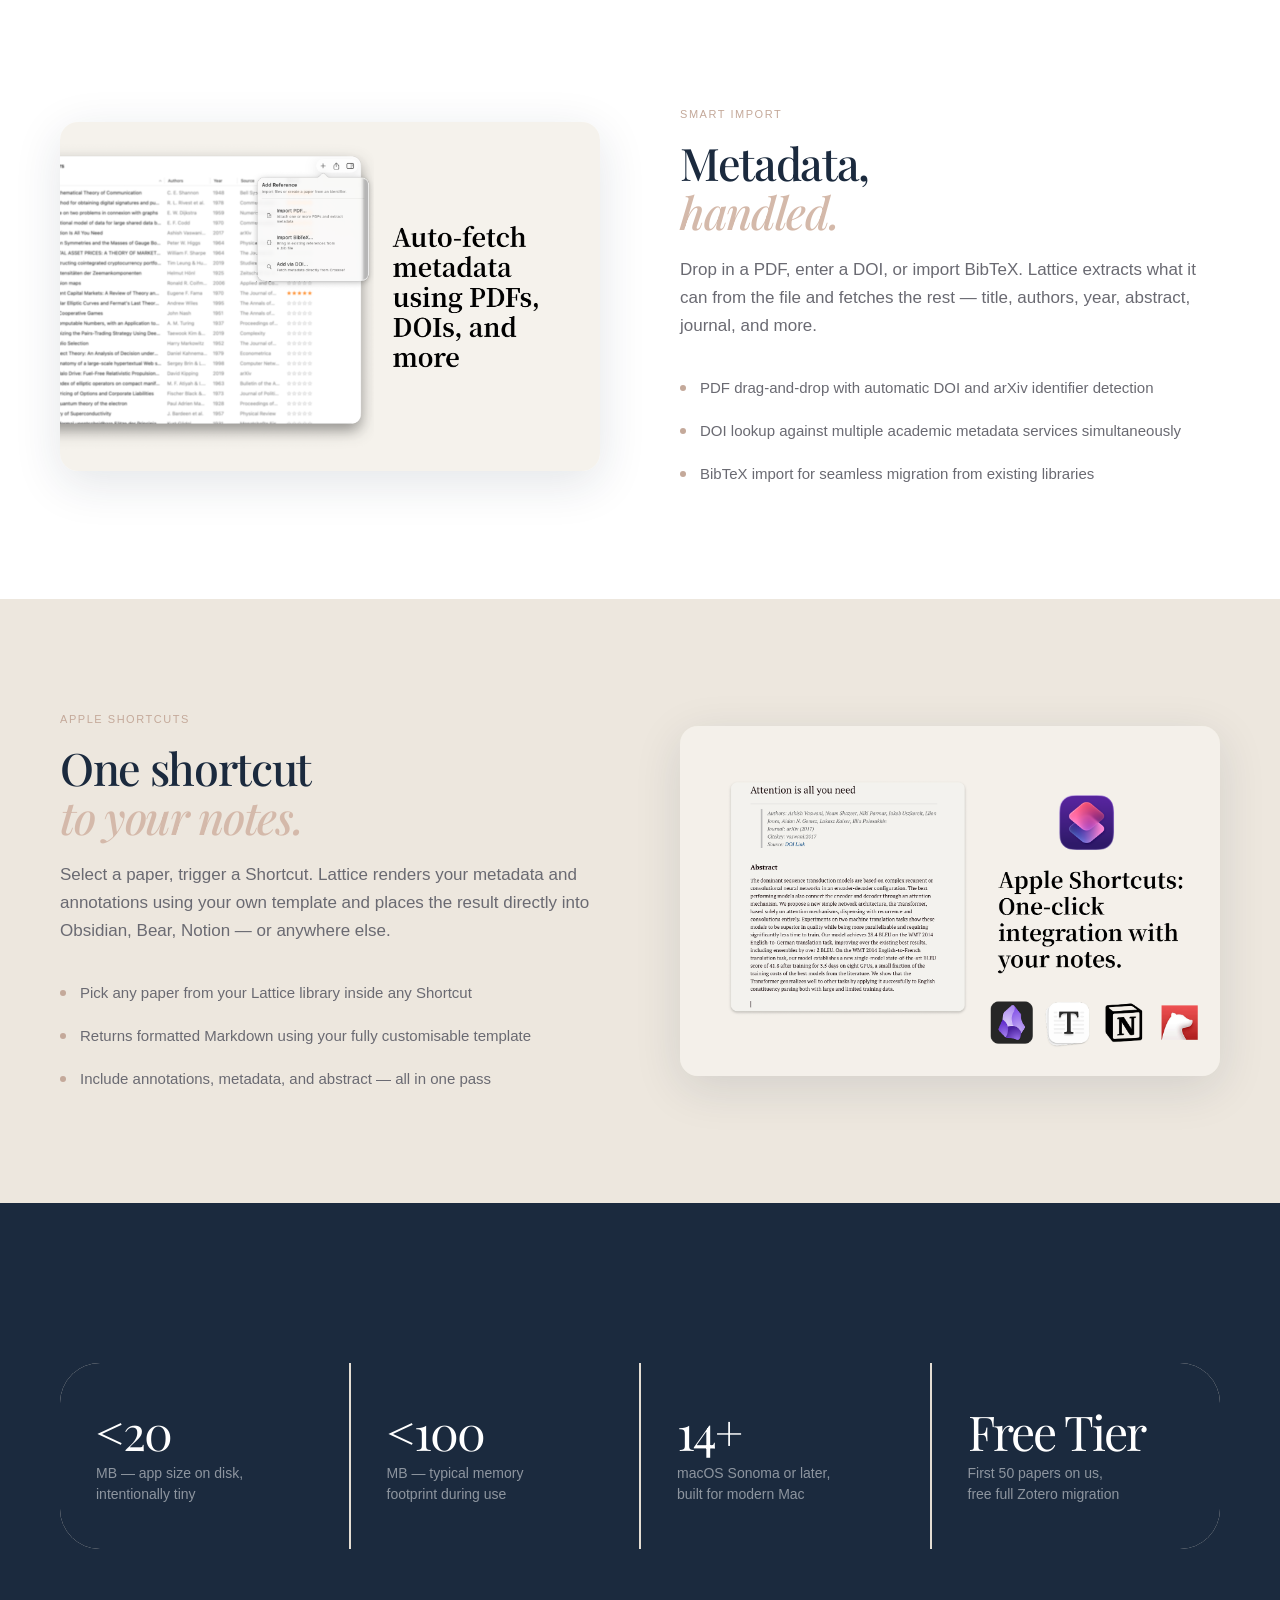
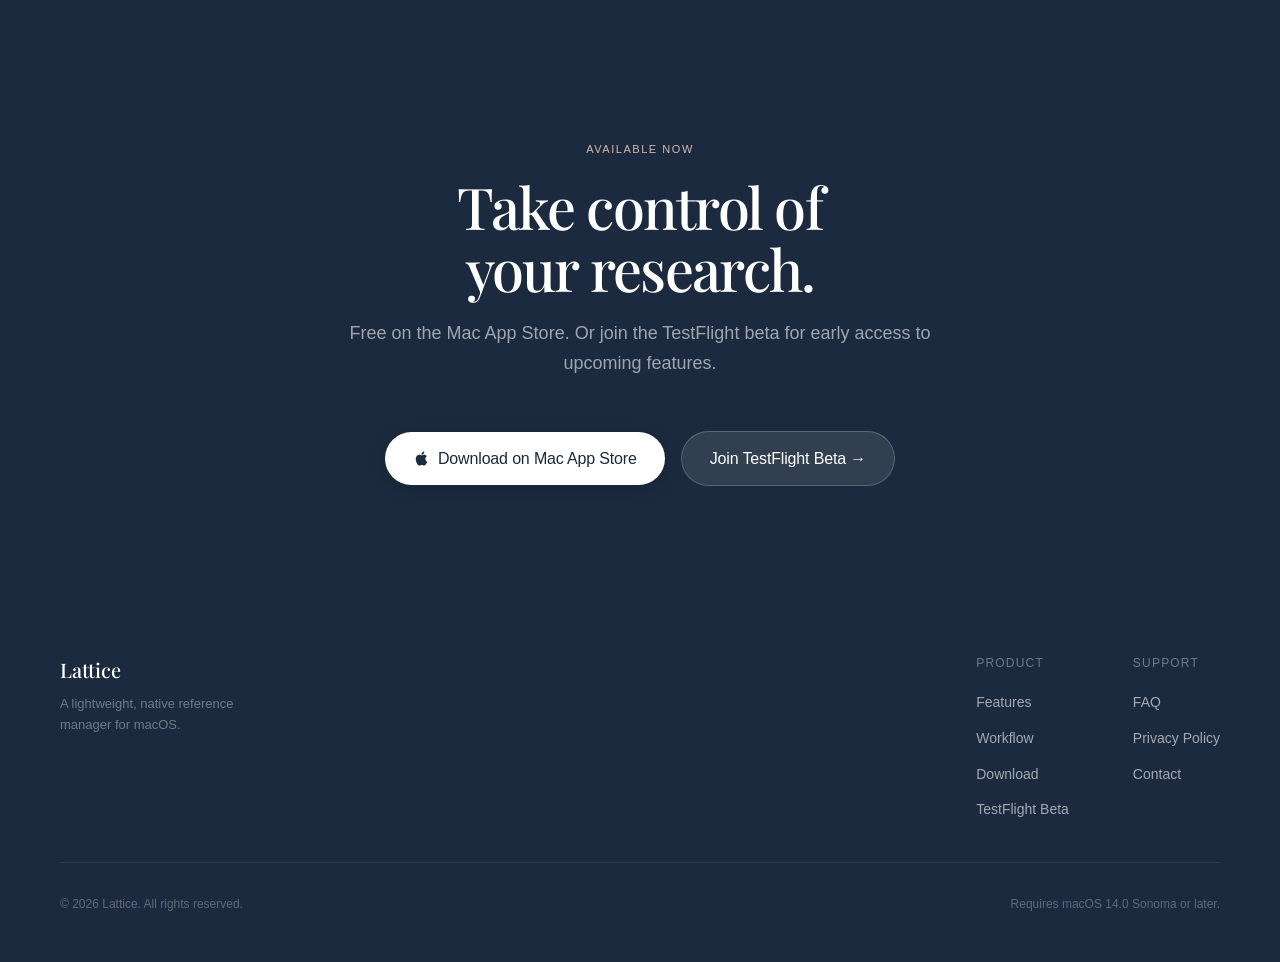
==== commit f1e85025: "修改图片" ====
--- a/docs/index.html
+++ b/docs/index.html
@@ -38,21 +38,14 @@
       Lattice handles the metadata so you can focus on the research.
     </p>
     <div class="hero-actions hero-a4">
-      <a href="https://apps.apple.com/cn/app/lattice-scholar/id6761349832?mt=12"
-         class="btn btn-dark">
-        <svg width="17" height="17" viewBox="0 0 24 24" fill="currentColor" style="flex-shrink:0">
-          <path d="M18.71 19.5c-.83 1.24-1.71 2.45-3.05 2.47-1.34.03-1.77-.79-3.29-.79-1.53 0-2 .77-3.27.82-1.31.05-2.3-1.32-3.14-2.53C4.25 17 2.94 12.45 4.7 9.39c.87-1.52 2.43-2.48 4.12-2.51 1.28-.02 2.5.87 3.29.87.78 0 2.26-1.07 3.8-.91.65.03 2.47.26 3.64 1.98-.09.06-2.17 1.28-2.15 3.81.03 3.02 2.65 4.03 2.68 4.04-.03.07-.42 1.44-1.38 2.83M13 3.5c.73-.83 1.94-1.46 2.94-1.5.13 1.17-.34 2.35-1.04 3.19-.69.85-1.83 1.51-2.95 1.42-.15-1.15.41-2.35 1.05-3.11z"/>
-        </svg>
-        Download Free
+      <a href="https://apps.apple.com/cn/app/lattice-scholar/id6761349832?mt=12">
+        <img src="./res/intro/Download_on_the_Mac_App_Store_Badge_US-UK_RGB_blk_092917.svg" alt="Download on the Mac App Store" style="height: 56px;">
       </a>
-      <a href="https://testflight.apple.com/join/xBV767wY" class="btn btn-outline">
-        Join TestFlight Beta →
-      </a>
     </div>
   </div>
 
   <div class="hero-screenshot hero-a5">
-    <img src="./res/pictures/image%201.png"
+    <img src="./res/pictures/image%201-2.png"
          alt="Lattice reference manager — main interface showing three-column layout with library, paper list, and metadata panel"
          loading="eager">
   </div>
@@ -87,7 +80,7 @@
           </svg>
         </div>
         <h3>Lightweight by design</h3>
-        <p>Under 20 MB. Under 50 MB of RAM. Lattice links to your PDFs — never duplicates them. Your files stay exactly where you keep them.</p>
+        <p>Under 20 MB. Under 100 MB of RAM. Lattice links to your PDFs — never duplicates them. Your files stay exactly where you keep them.</p>
       </div>
       <div class="pillar reveal reveal-delay-2">
         <div class="pillar-icon">
@@ -208,7 +201,7 @@
         <div class="spec-label">MB — app size on disk,<br>intentionally tiny</div>
       </div>
       <div class="spec-item reveal reveal-delay-1">
-        <div class="spec-num">&lt;50</div>
+        <div class="spec-num">&lt;100</div>
         <div class="spec-label">MB — typical memory<br>footprint during use</div>
       </div>
       <div class="spec-item reveal reveal-delay-2">
@@ -216,8 +209,9 @@
         <div class="spec-label">macOS Sonoma or later,<br>built for modern Mac</div>
       </div>
       <div class="spec-item reveal reveal-delay-3">
-        <div class="spec-num">Free</div>
-        <div class="spec-label">on the Mac App Store,<br>no subscription</div>
+        <div class="spec-num">Free Tier</div>
+        <div class="spec-label">First 50 papers on us,<br>free full Zotero migration</div>
+
       </div>
     </div>
   </div>
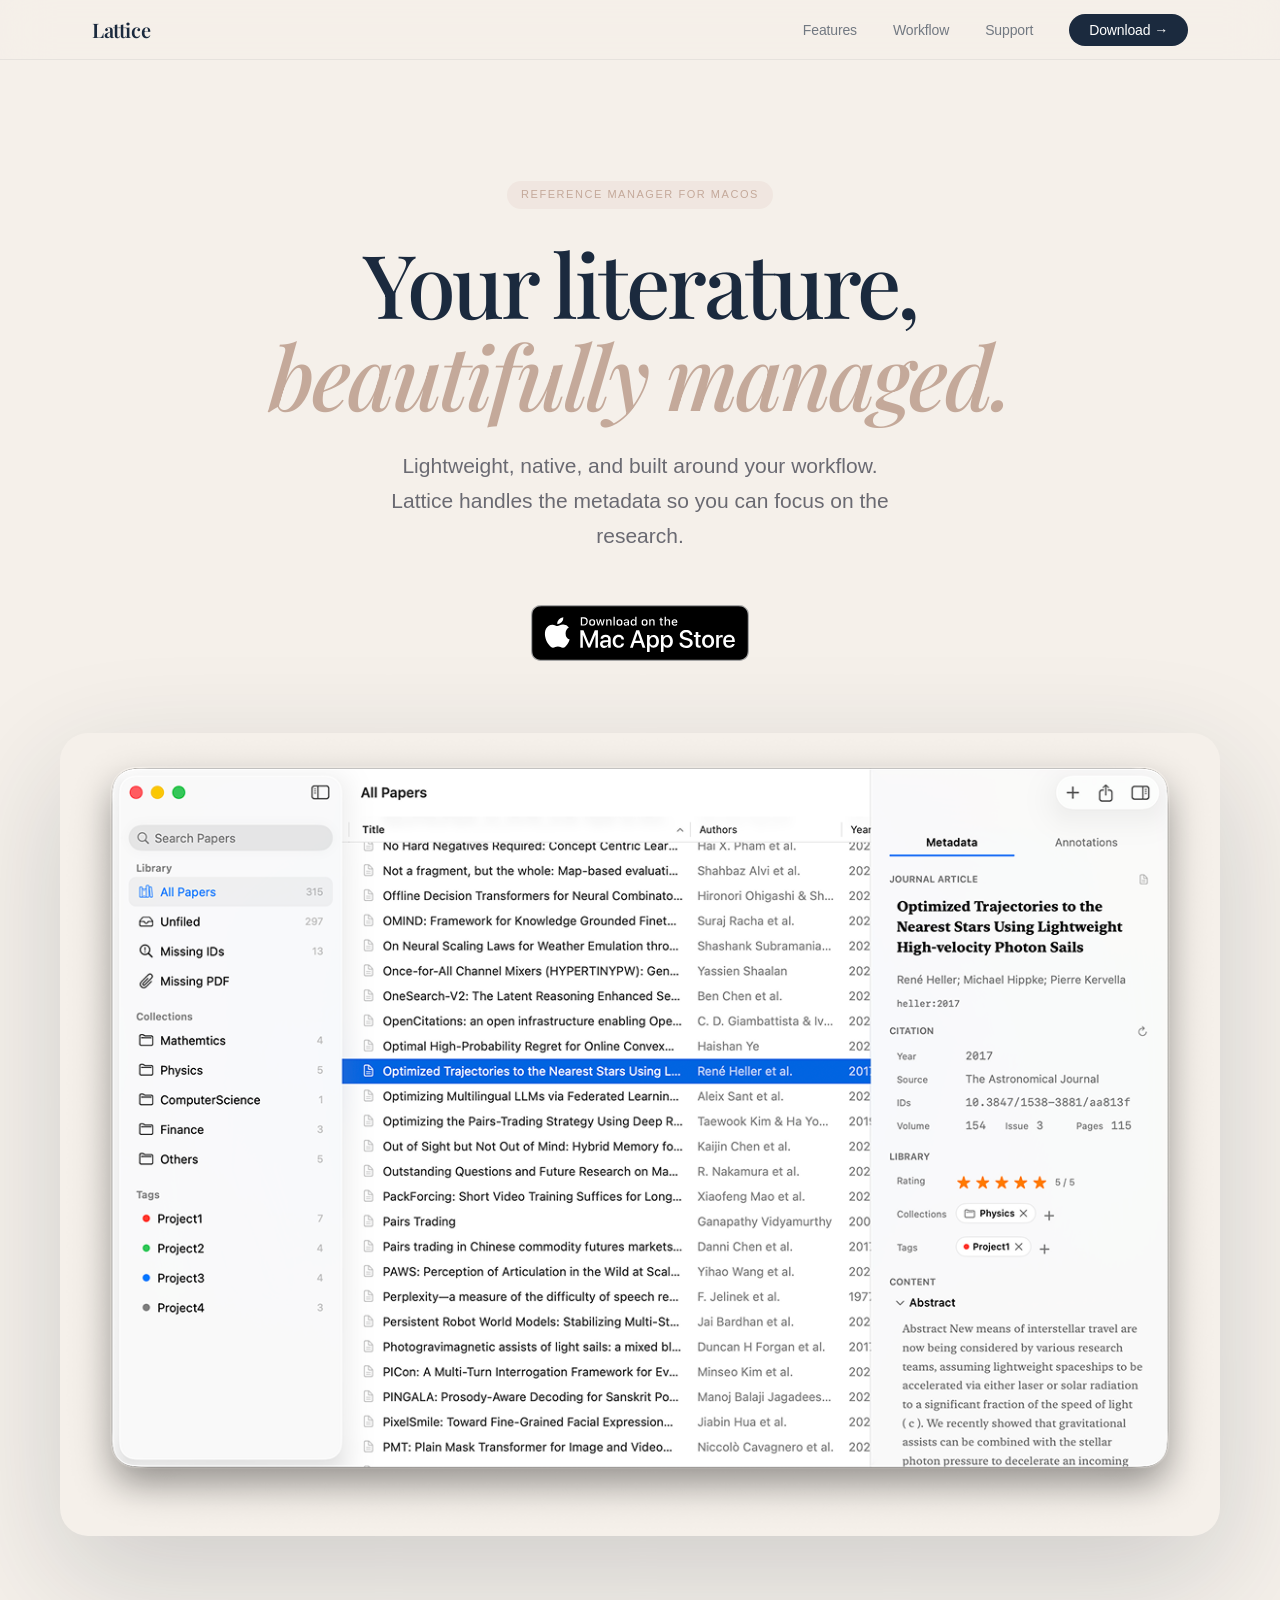
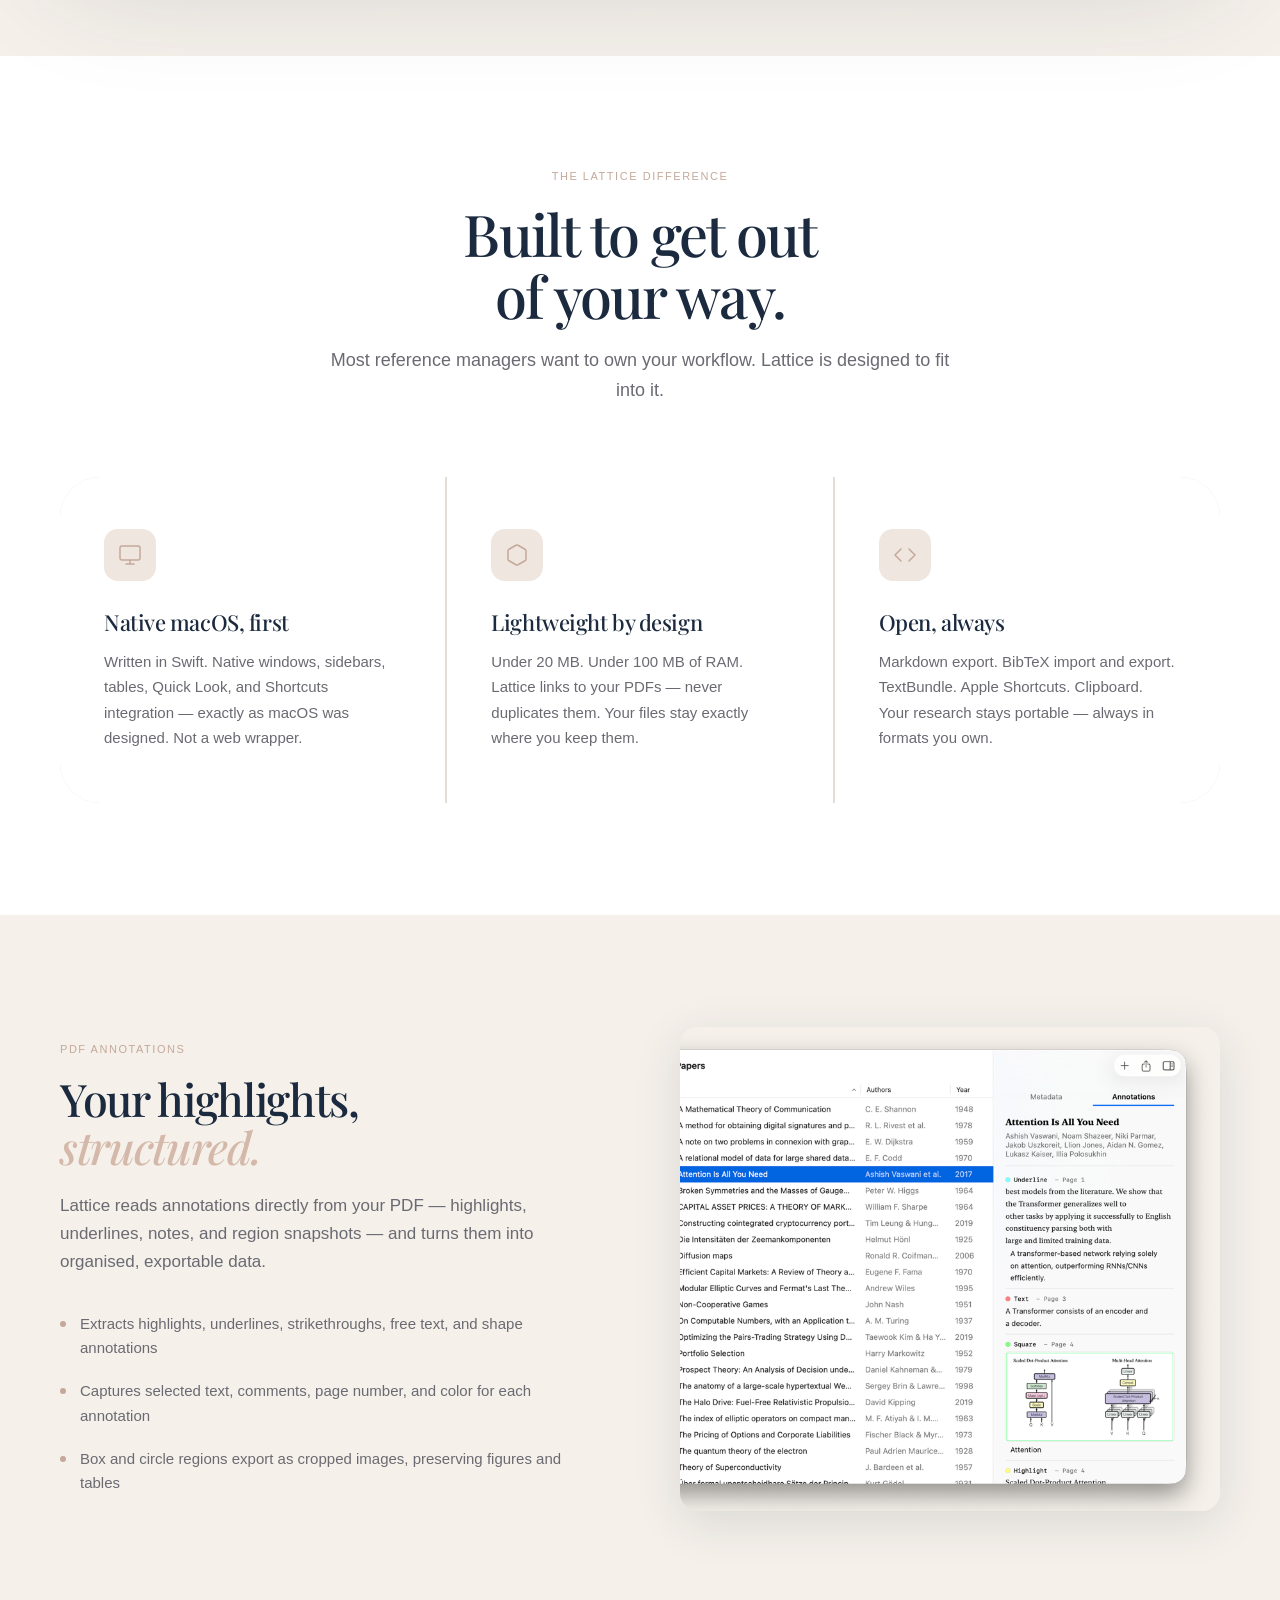
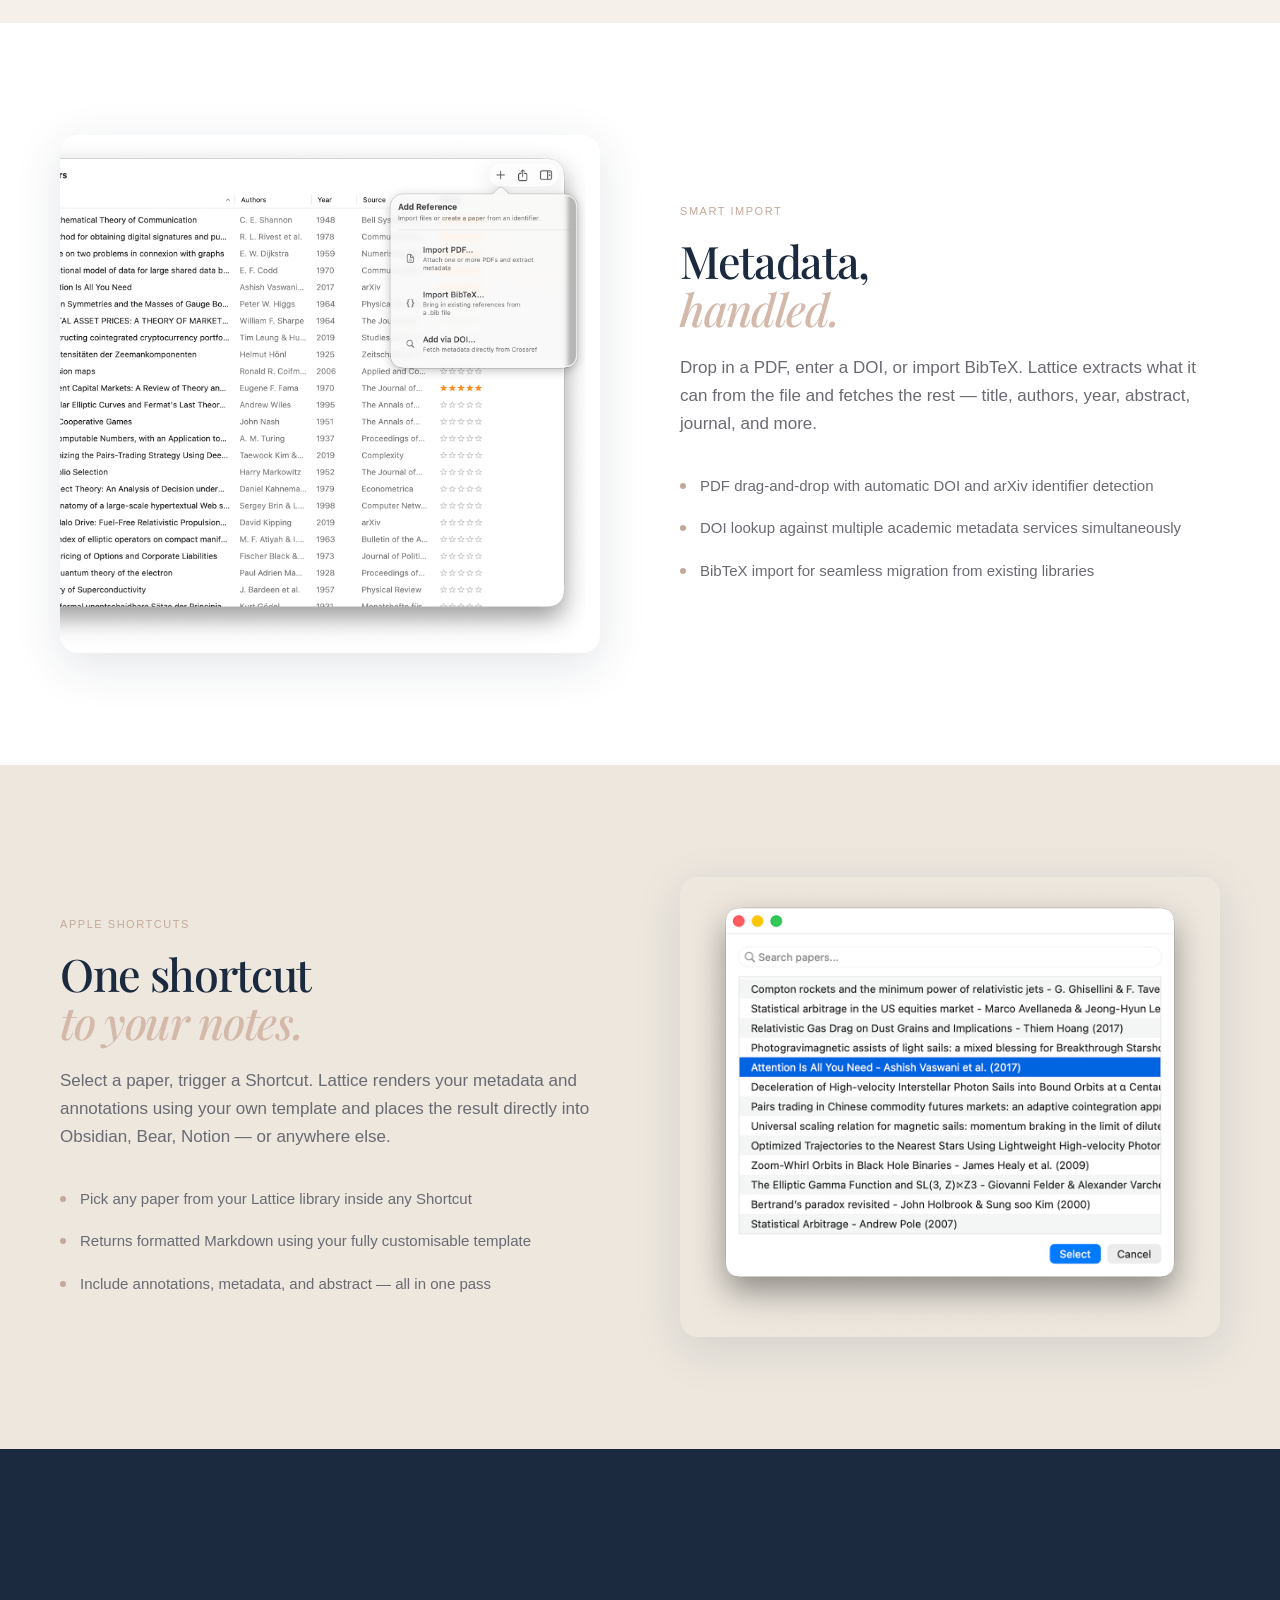
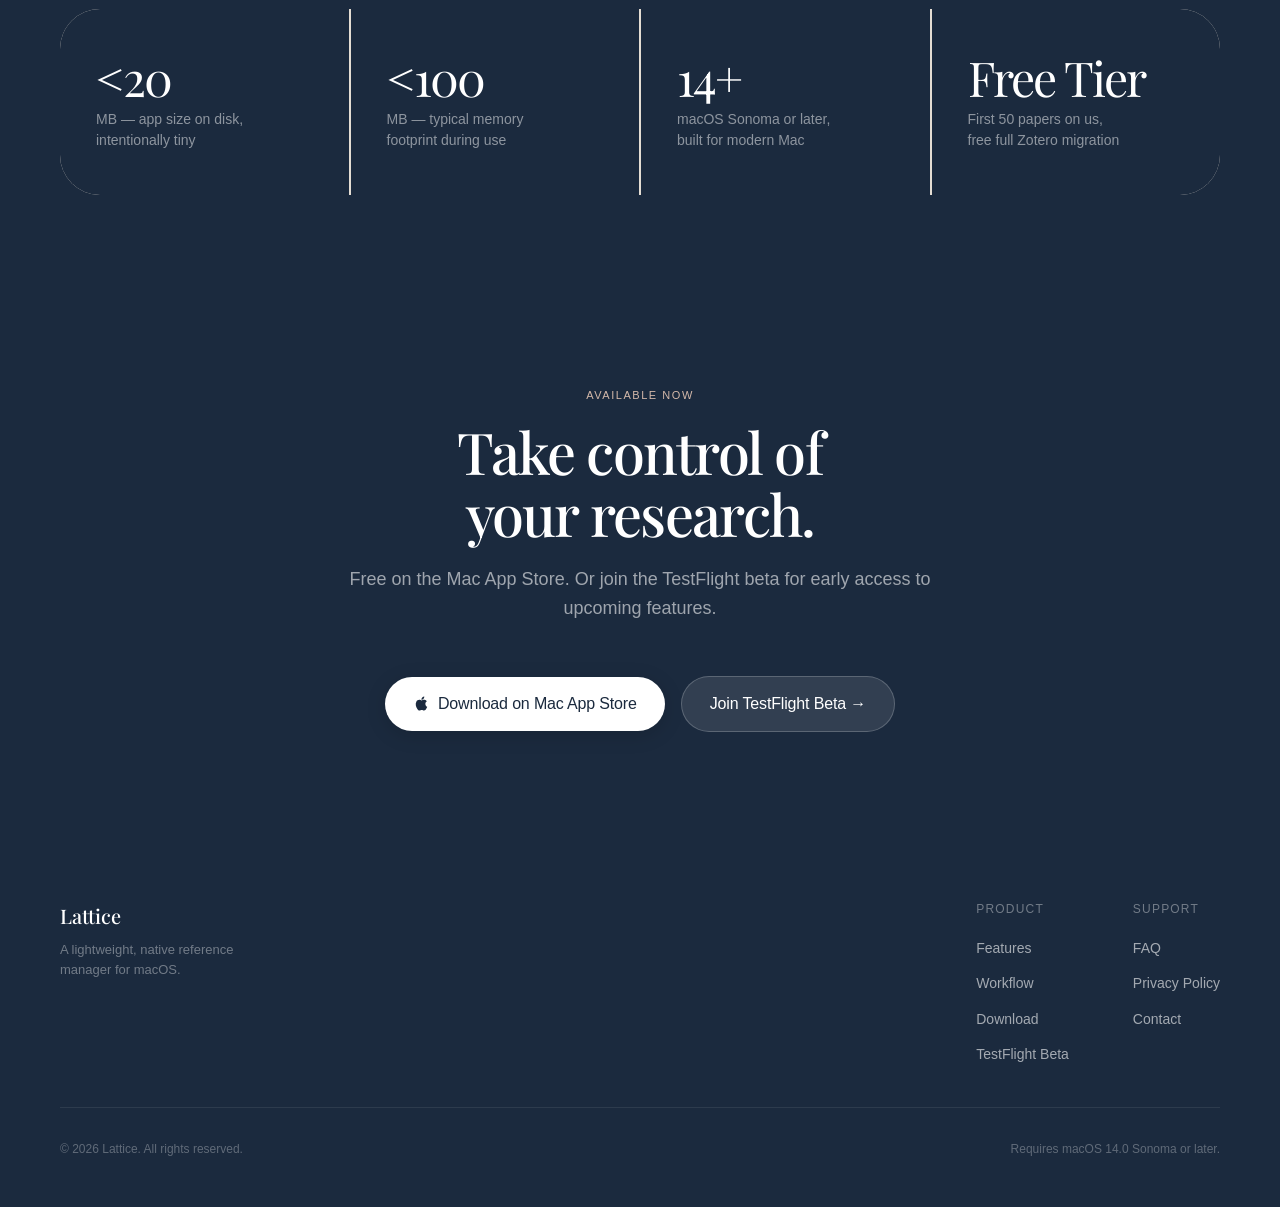
==== commit 9ed060b1: "fix: replace App Store promo images with raw screenshots" ====
--- a/docs/index.html
+++ b/docs/index.html
@@ -122,7 +122,7 @@
         </div>
       </div>
       <div class="feature-image reveal reveal-delay-2">
-        <img src="./res/intro/5_en.png" alt="PDF annotation extraction in Lattice — highlights and notes shown in the inspector panel">
+        <img src="./res/pictures/6862841b371d8b3c541b83caf289f054%201.png" alt="PDF annotation extraction in Lattice — highlights and notes shown in the inspector panel">
       </div>
     </div>
   </div>
@@ -154,7 +154,7 @@
         </div>
       </div>
       <div class="feature-image reveal reveal-delay-2">
-        <img src="./res/intro/4_en.png" alt="Smart metadata import in Lattice — auto-fetch from PDF, DOI, and BibTeX">
+        <img src="./res/pictures/36576eaa2e6650be3894c7b493ffda26%201.png" alt="Smart metadata import in Lattice — auto-fetch from PDF, DOI, and BibTeX">
       </div>
     </div>
   </div>
@@ -186,7 +186,7 @@
         </div>
       </div>
       <div class="feature-image reveal reveal-delay-2">
-        <img src="./res/intro/6_en.png" alt="Apple Shortcuts integration in Lattice — one-click export to any notes app">
+        <img src="./res/pictures/Rectangle.png" alt="Apple Shortcuts integration in Lattice — one-click export to any notes app">
       </div>
     </div>
   </div>
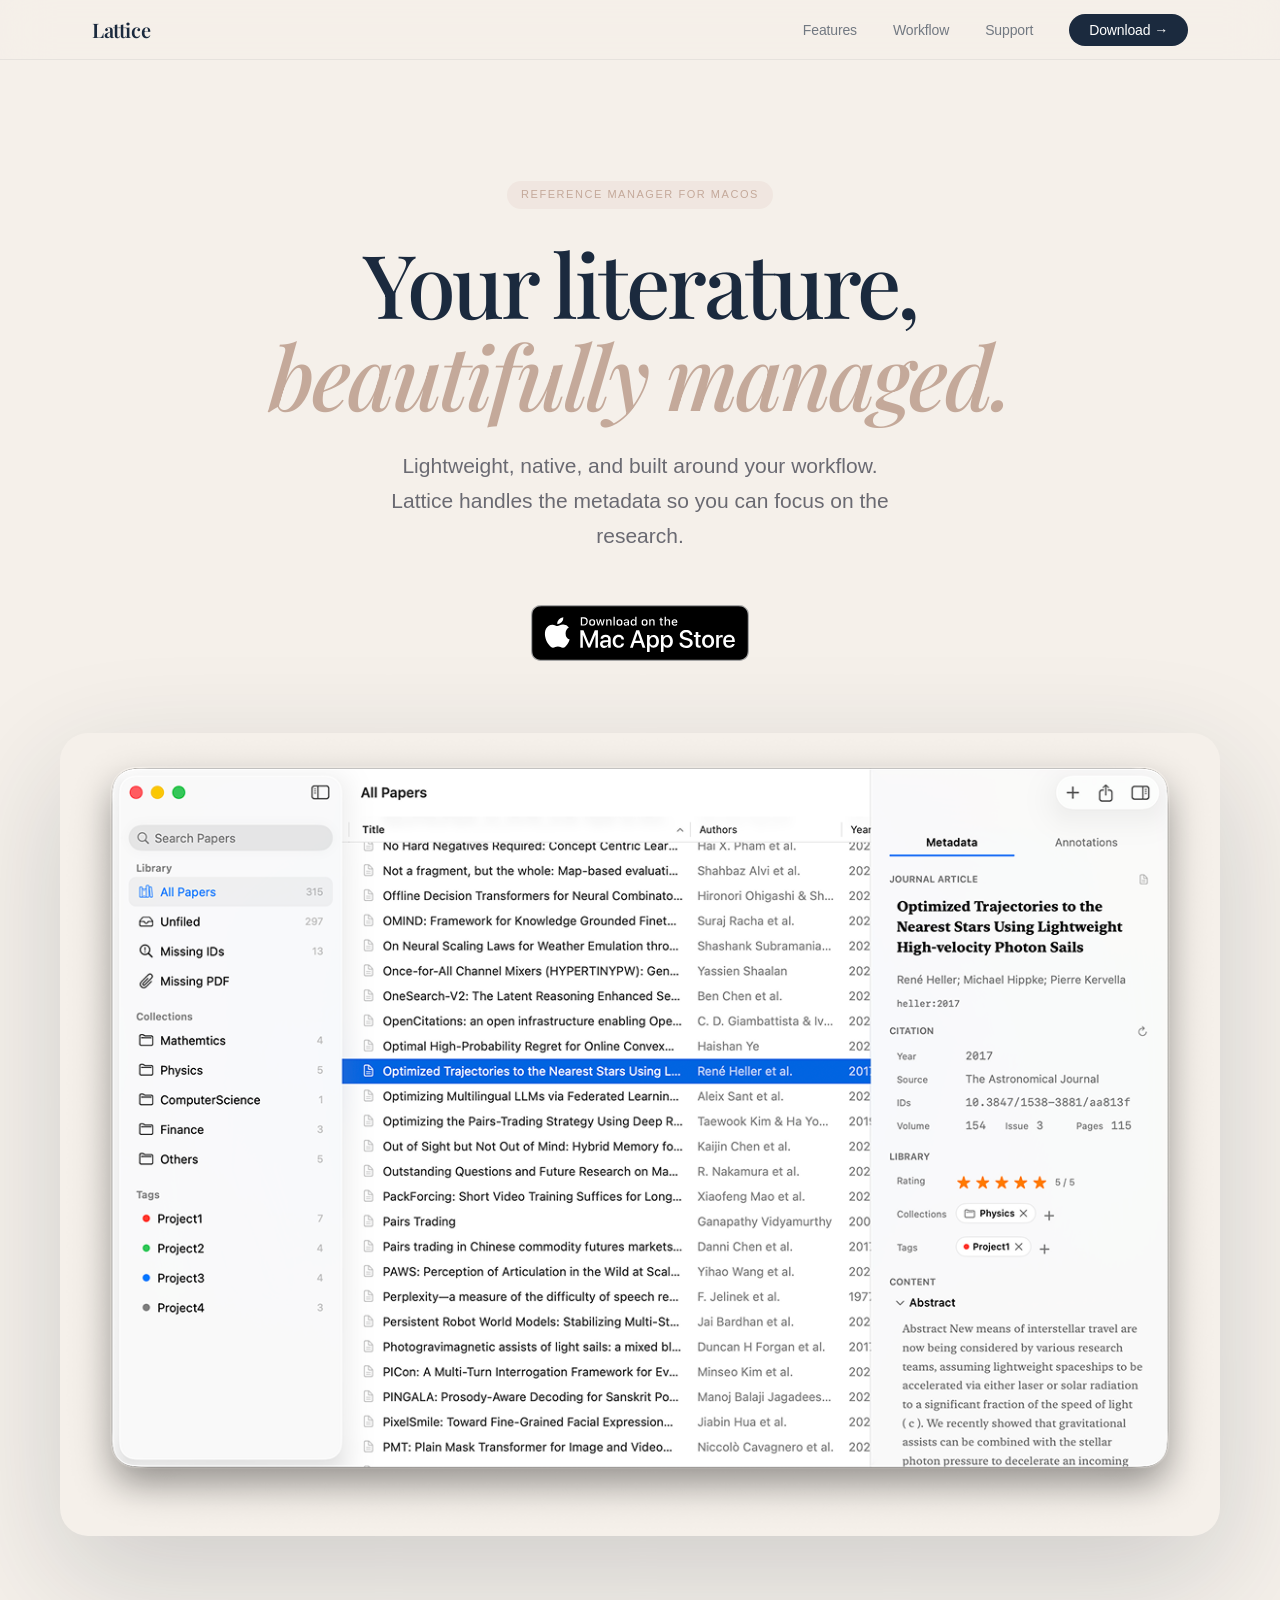
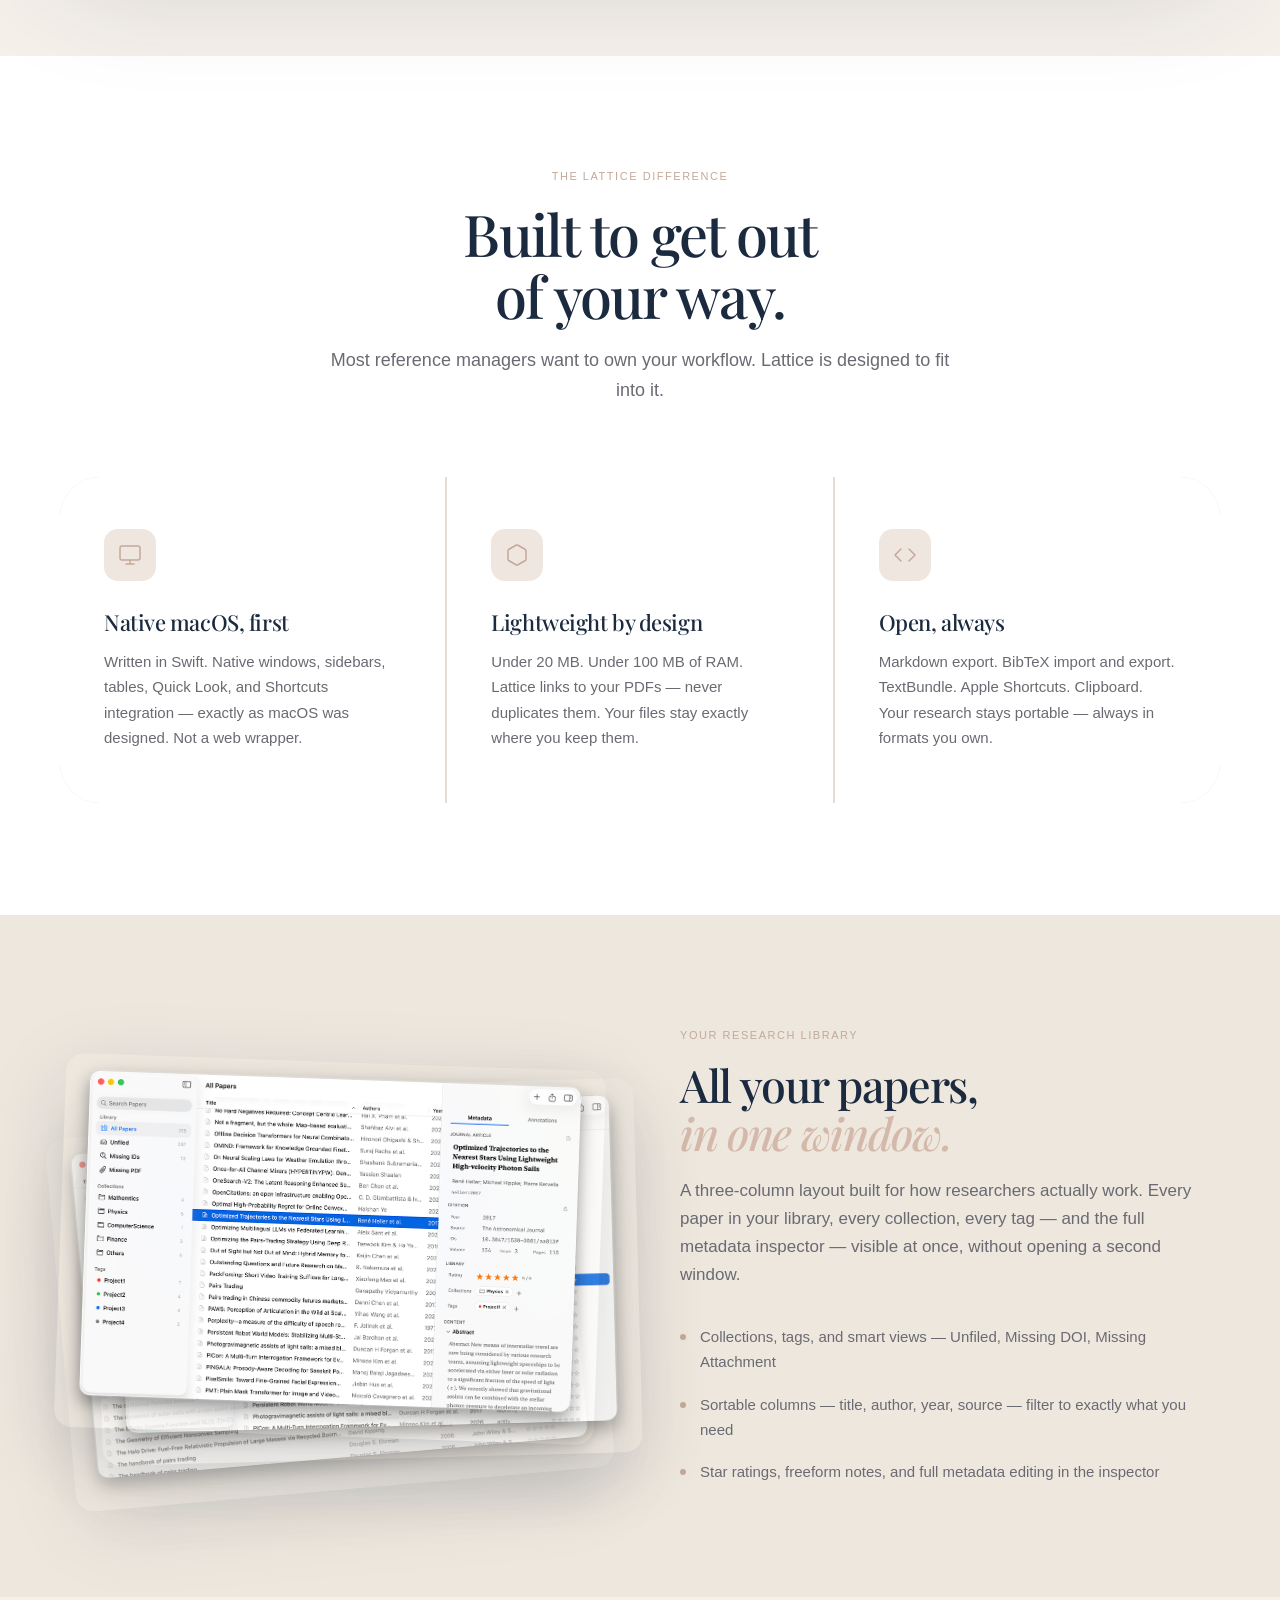
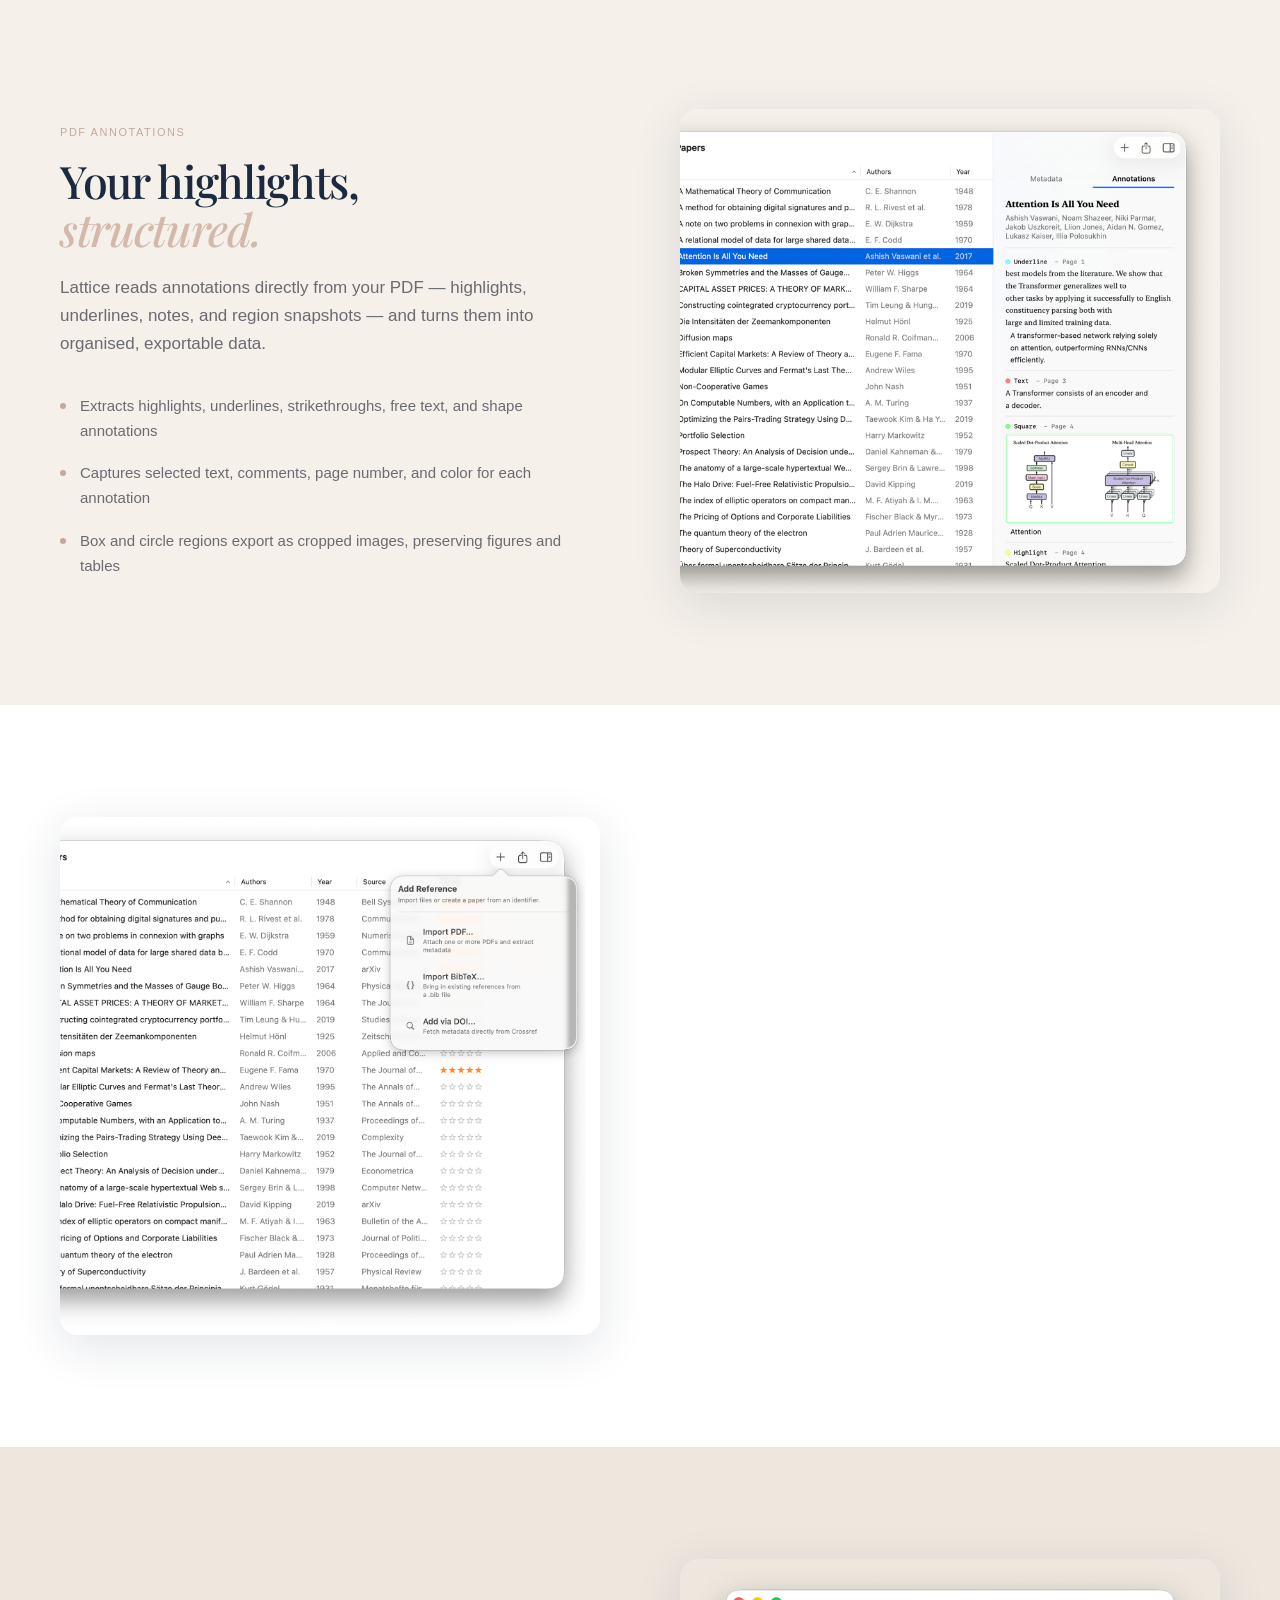
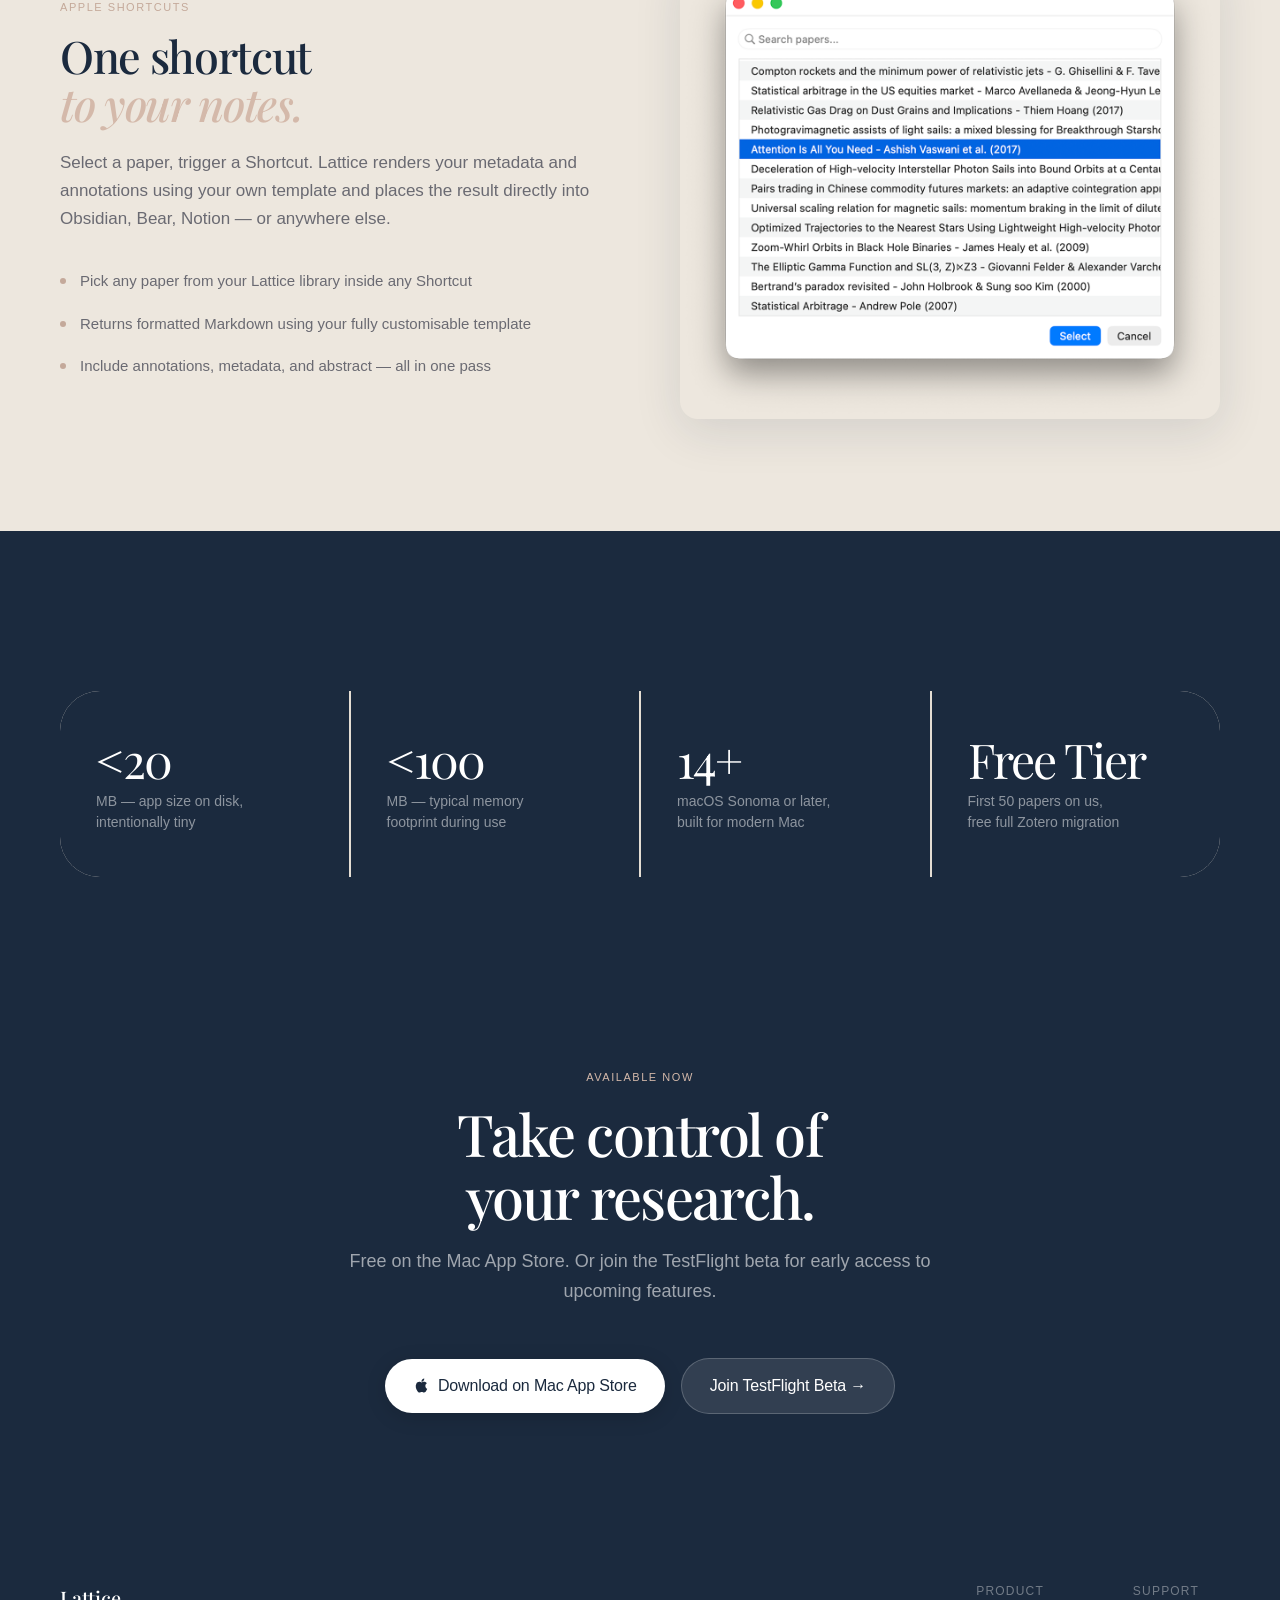
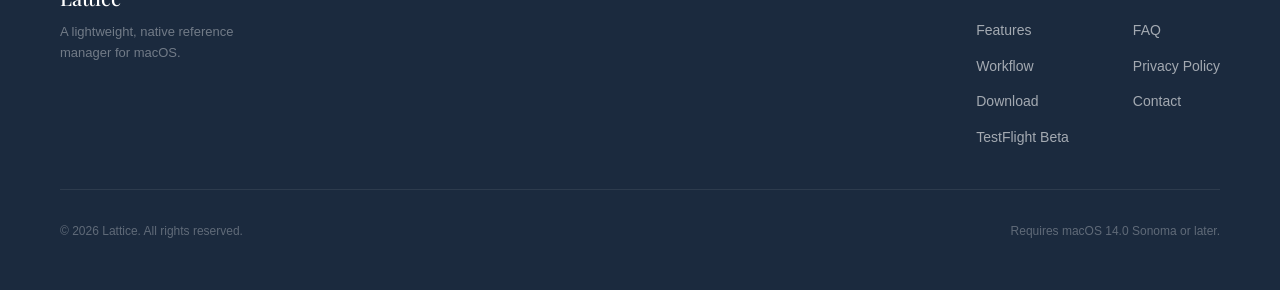
==== commit 02a02278: "feat: add stacked library overview section to homepage" ====
--- a/docs/index.html
+++ b/docs/index.html
@@ -96,6 +96,42 @@
   </div>
 </section>
 
+<!-- Feature: Library Overview -->
+<section class="section section--cream-mid">
+  <div class="section-inner">
+    <div class="feature-row feature-row--rev">
+      <div class="feature-content reveal">
+        <span class="section-eyebrow">Your Research Library</span>
+        <h2 class="section-title">All your papers,<br><em>in one window.</em></h2>
+        <p class="section-desc">
+          A three-column layout built for how researchers actually work. Every paper in your library, every collection, every tag — and the full metadata inspector — visible at once, without opening a second window.
+        </p>
+        <div class="feature-bullets">
+          <div class="feature-bullet">
+            <div class="bullet-dot"></div>
+            <p>Collections, tags, and smart views — Unfiled, Missing DOI, Missing Attachment</p>
+          </div>
+          <div class="feature-bullet">
+            <div class="bullet-dot"></div>
+            <p>Sortable columns — title, author, year, source — filter to exactly what you need</p>
+          </div>
+          <div class="feature-bullet">
+            <div class="bullet-dot"></div>
+            <p>Star ratings, freeform notes, and full metadata editing in the inspector</p>
+          </div>
+        </div>
+      </div>
+      <div class="feature-image reveal reveal-delay-2">
+        <div class="screenshot-stack">
+          <img src="./res/pictures/image%203.png"   alt="Lattice library — all papers view"                           class="stack-back">
+          <img src="./res/pictures/image%202.png"   alt="Lattice library — paper list with ratings"                  class="stack-mid">
+          <img src="./res/pictures/image%201-2.png" alt="Lattice library — three-column view with metadata inspector" class="stack-front">
+        </div>
+      </div>
+    </div>
+  </div>
+</section>
+
 <!-- Feature: PDF Annotations -->
 <section class="section section--cream">
   <div class="section-inner">
--- a/docs/styles.css
+++ b/docs/styles.css
@@ -718,6 +718,49 @@
 .reveal-delay-3 { transition-delay: 0.30s; }
 .reveal-delay-4 { transition-delay: 0.40s; }
 
+/* ─── Screenshot stack (library overview) ────────── */
+.screenshot-stack {
+  position: relative;
+  width: 100%;
+  padding-bottom: 72%;
+}
+.screenshot-stack img {
+  position: absolute;
+  border-radius: var(--r-md);
+  box-shadow: var(--shadow-lg);
+  transition: transform 0.9s var(--ease-out), opacity 0.9s var(--ease-out);
+}
+.stack-back {
+  width: 78%;
+  top: 14%;
+  left: 0;
+  transform: rotate(-5deg) translateY(10px);
+  opacity: 0;
+  transition-delay: 0.10s;
+  z-index: 1;
+}
+.stack-mid {
+  width: 82%;
+  top: 6%;
+  left: 7%;
+  transform: rotate(-1.5deg) translateY(8px);
+  opacity: 0;
+  transition-delay: 0.22s;
+  z-index: 2;
+}
+.stack-front {
+  width: 86%;
+  top: 0;
+  right: 0;
+  transform: rotate(2deg) translateY(6px);
+  opacity: 0;
+  transition-delay: 0.36s;
+  z-index: 3;
+}
+.reveal.visible .stack-back  { transform: rotate(-5deg);  opacity: 0.55; }
+.reveal.visible .stack-mid   { transform: rotate(-1.5deg); opacity: 0.80; }
+.reveal.visible .stack-front { transform: rotate(2deg);    opacity: 1;    }
+
 /* ─── Responsive ─────────────────────────────────── */
 @media (max-width: 900px) {
   .pillars-grid { grid-template-columns: 1fr; }
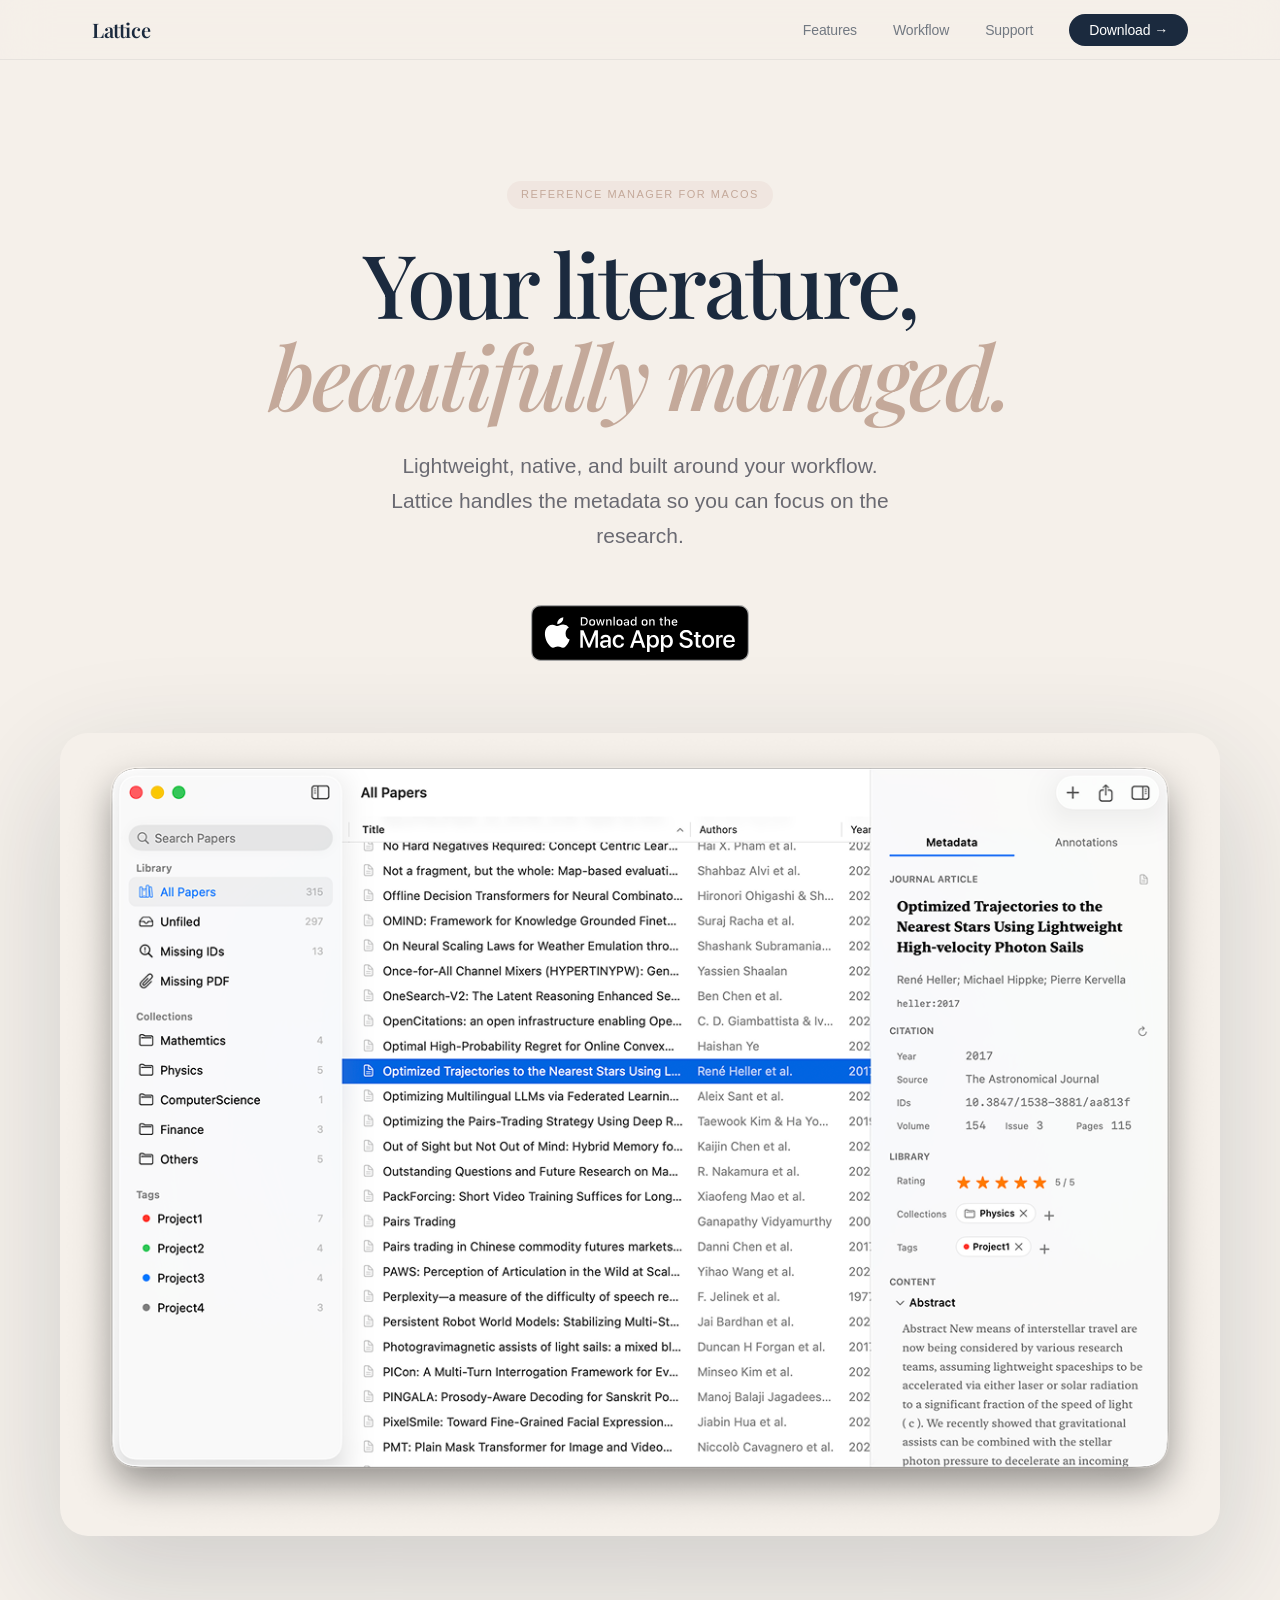
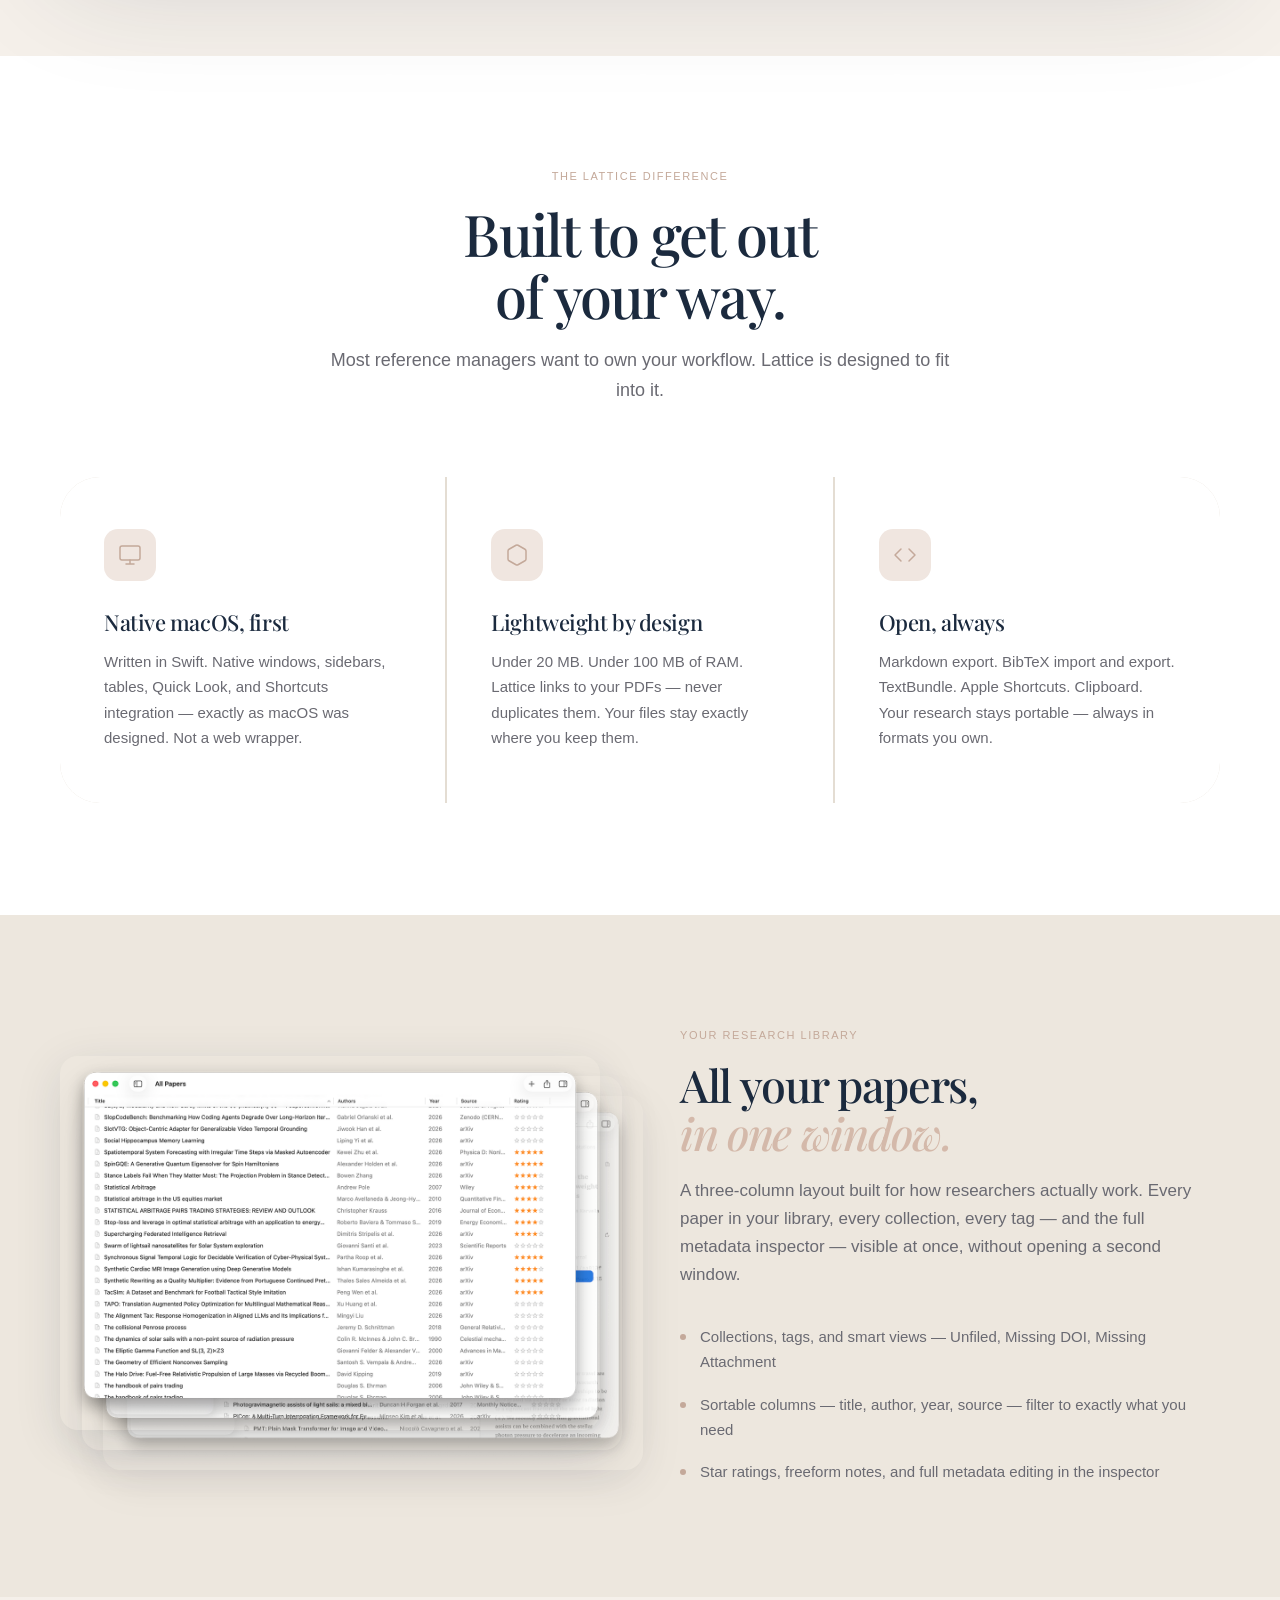
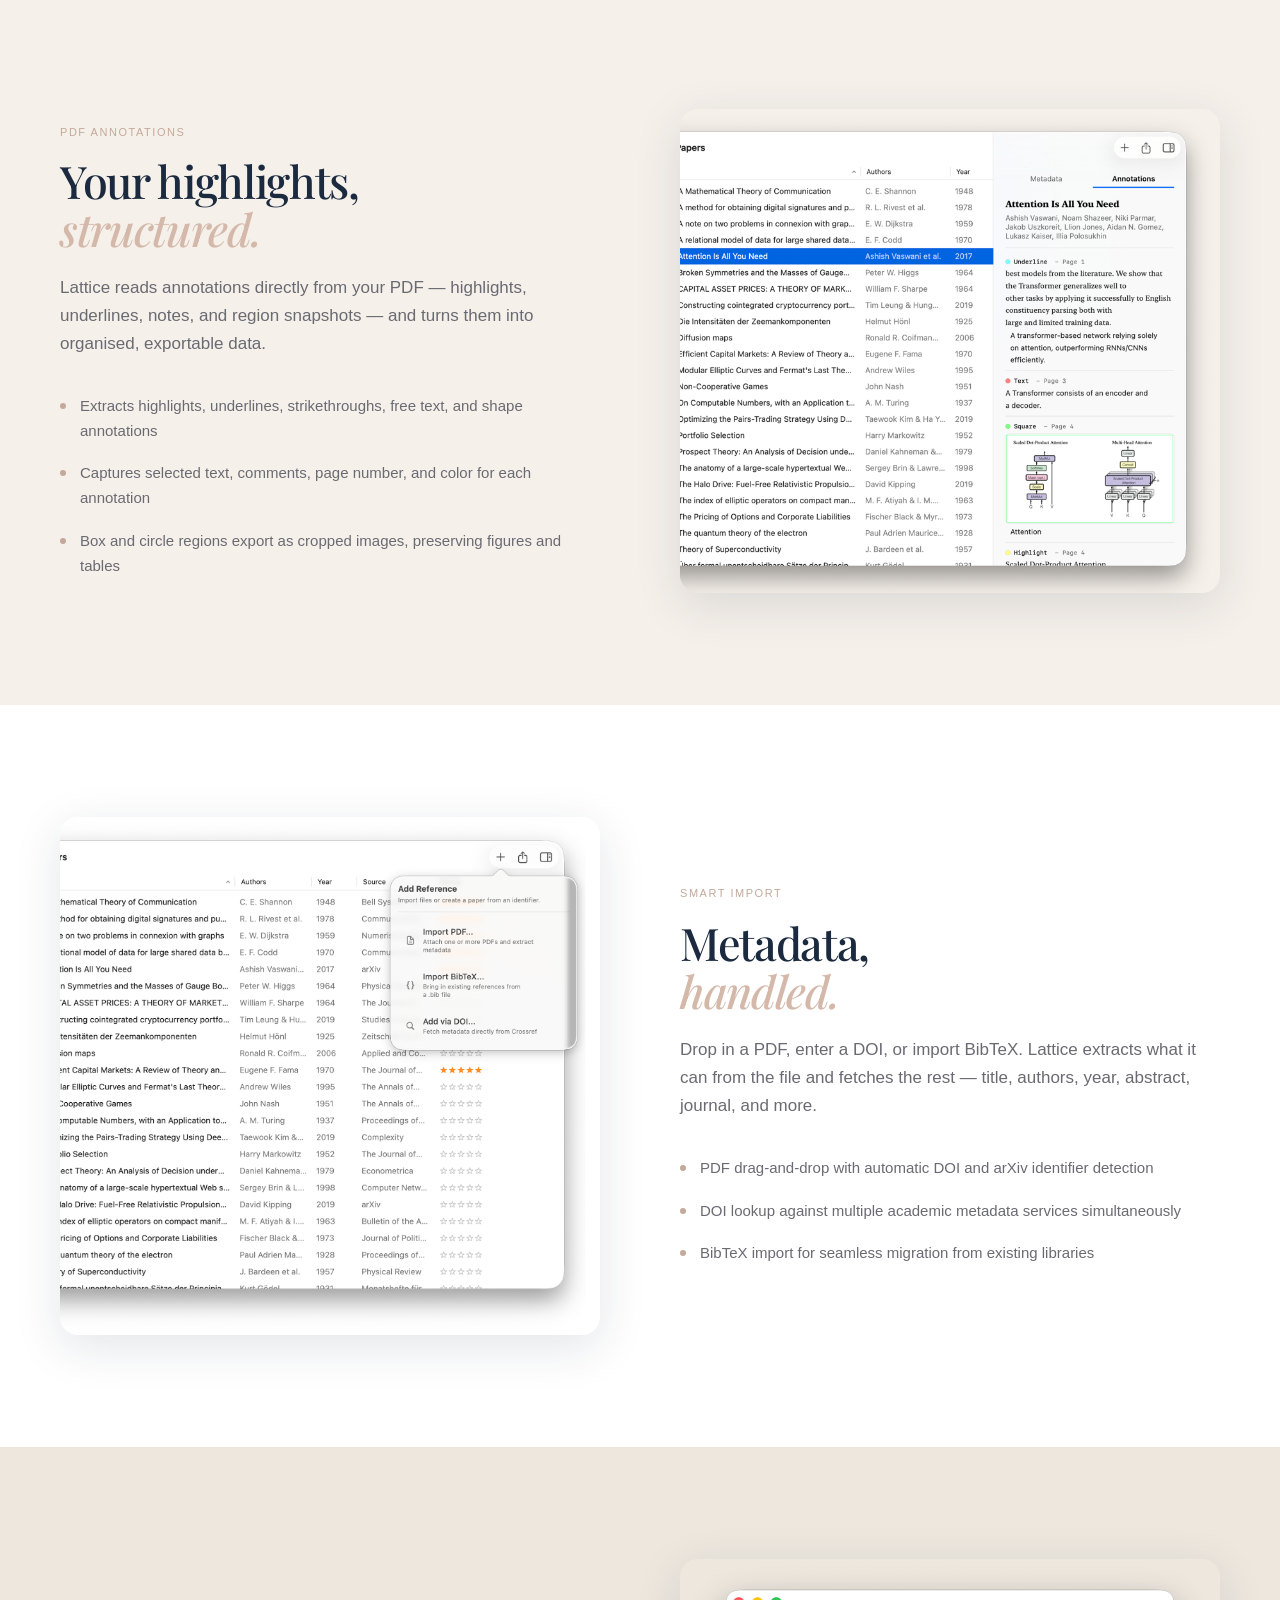
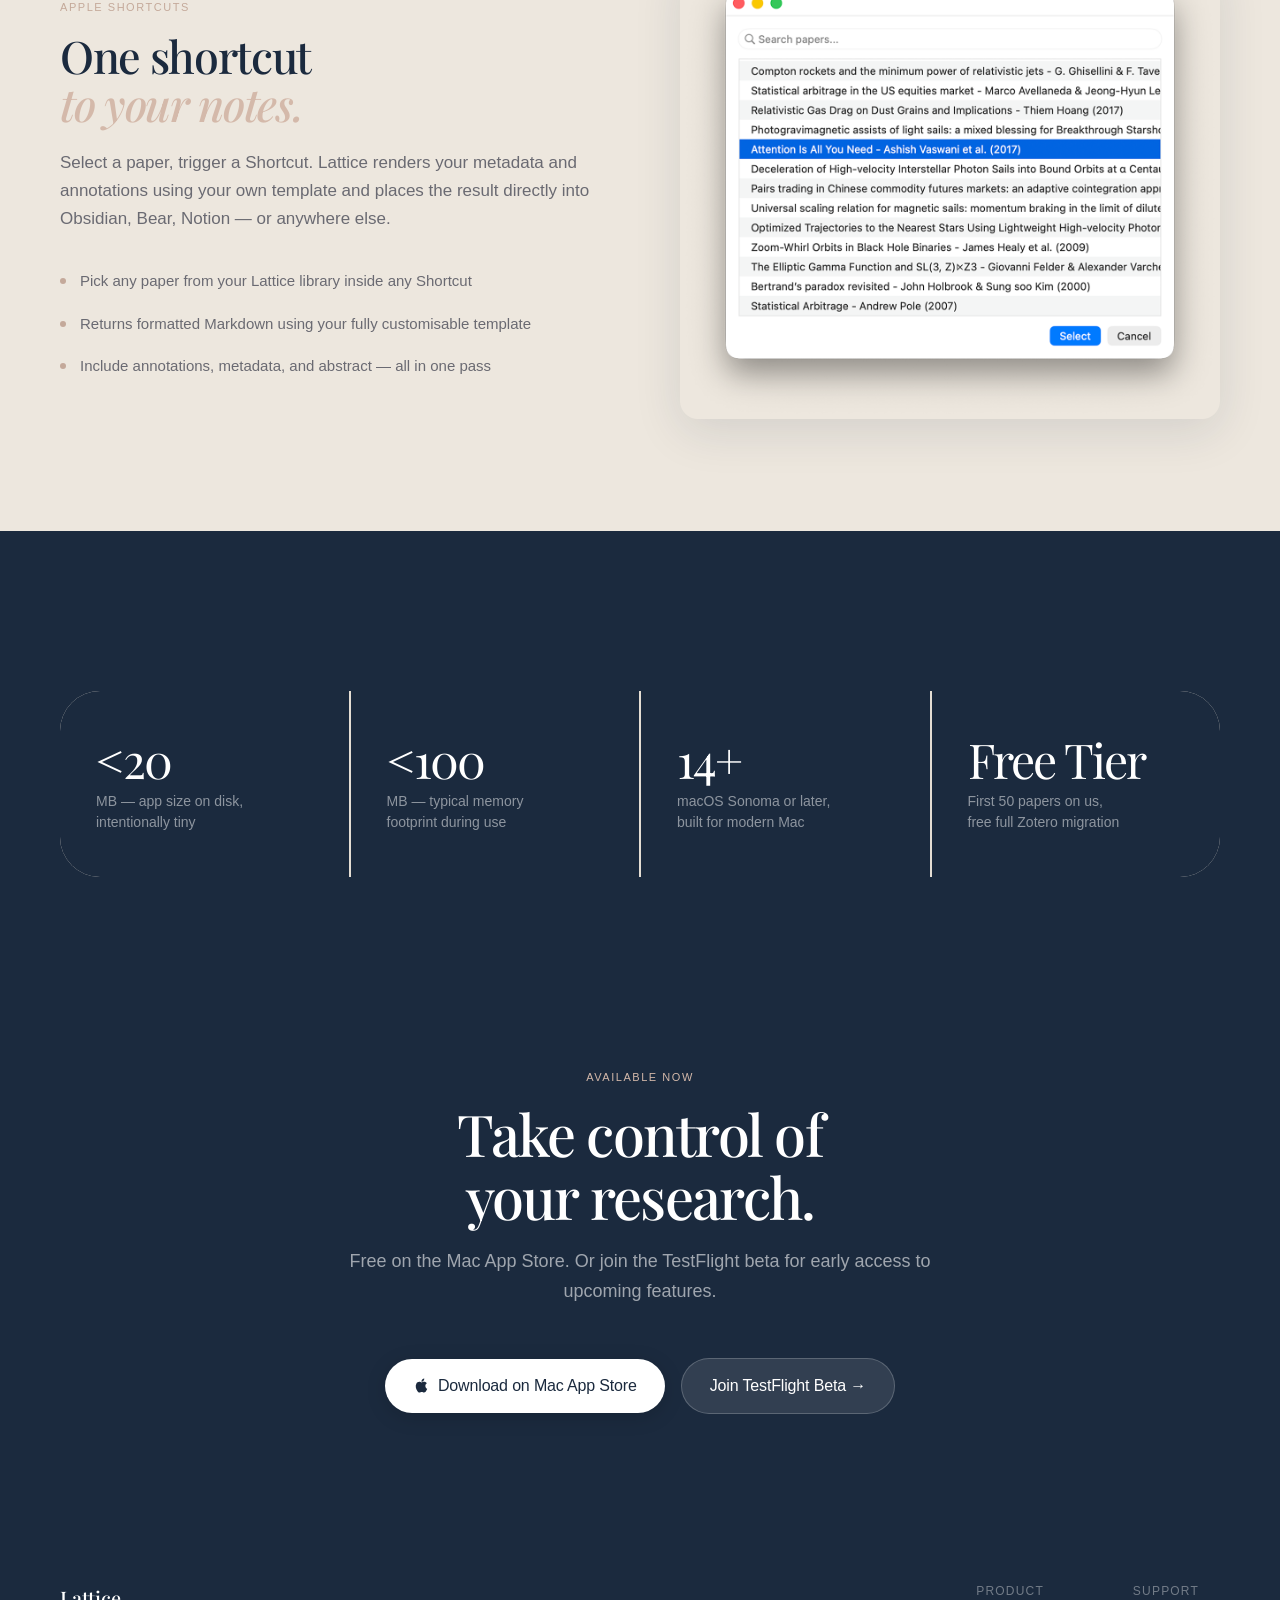
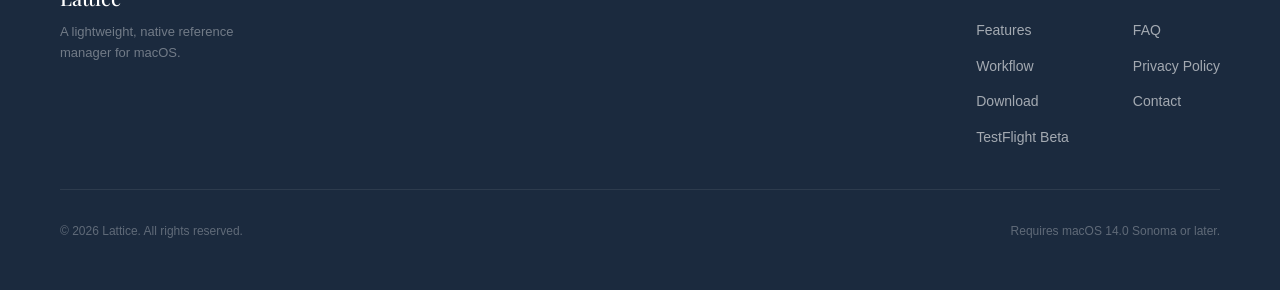
==== commit a4ca7d4d: "fix: swap stack-back and stack-front images" ====
--- a/docs/index.html
+++ b/docs/index.html
@@ -123,9 +123,9 @@
       </div>
       <div class="feature-image reveal reveal-delay-2">
         <div class="screenshot-stack">
-          <img src="./res/pictures/image%203.png"   alt="Lattice library — all papers view"                           class="stack-back">
+          <img src="./res/pictures/image%201-2.png" alt="Lattice library — three-column view with metadata inspector" class="stack-back">
           <img src="./res/pictures/image%202.png"   alt="Lattice library — paper list with ratings"                  class="stack-mid">
-          <img src="./res/pictures/image%201-2.png" alt="Lattice library — three-column view with metadata inspector" class="stack-front">
+          <img src="./res/pictures/image%203.png"   alt="Lattice library — all papers view"                           class="stack-front">
         </div>
       </div>
     </div>
--- a/docs/styles.css
+++ b/docs/styles.css
@@ -722,44 +722,46 @@
 .screenshot-stack {
   position: relative;
   width: 100%;
-  padding-bottom: 72%;
+  padding-bottom: 74%;
 }
 .screenshot-stack img {
   position: absolute;
   border-radius: var(--r-md);
-  box-shadow: var(--shadow-lg);
-  transition: transform 0.9s var(--ease-out), opacity 0.9s var(--ease-out);
+  transition: transform 0.72s var(--ease-out), opacity 0.72s var(--ease-out);
 }
 .stack-back {
-  width: 78%;
-  top: 14%;
+  width: 84%;
+  top: 10%;
+  left: 8%;
+  box-shadow: var(--shadow-sm);
+  opacity: 0;
+  transform: translateY(28px);
+  transition-delay: 0.05s;
+  z-index: 1;
+}
+.stack-mid {
+  width: 88%;
+  top: 5%;
+  left: 4%;
+  box-shadow: var(--shadow-md);
+  opacity: 0;
+  transform: translateY(28px);
+  transition-delay: 0.45s;
+  z-index: 2;
+}
+.stack-front {
+  width: 92%;
+  top: 0;
   left: 0;
-  transform: rotate(-5deg) translateY(10px);
+  box-shadow: var(--shadow-xl);
   opacity: 0;
-  transition-delay: 0.10s;
-  z-index: 1;
-}
-.stack-mid {
-  width: 82%;
-  top: 6%;
-  left: 7%;
-  transform: rotate(-1.5deg) translateY(8px);
-  opacity: 0;
-  transition-delay: 0.22s;
-  z-index: 2;
-}
-.stack-front {
-  width: 86%;
-  top: 0;
-  right: 0;
-  transform: rotate(2deg) translateY(6px);
-  opacity: 0;
-  transition-delay: 0.36s;
+  transform: translateY(28px);
+  transition-delay: 0.85s;
   z-index: 3;
 }
-.reveal.visible .stack-back  { transform: rotate(-5deg);  opacity: 0.55; }
-.reveal.visible .stack-mid   { transform: rotate(-1.5deg); opacity: 0.80; }
-.reveal.visible .stack-front { transform: rotate(2deg);    opacity: 1;    }
+.reveal.visible .stack-back  { opacity: 0.65; transform: translateY(0); }
+.reveal.visible .stack-mid   { opacity: 0.82; transform: translateY(0); }
+.reveal.visible .stack-front { opacity: 1;    transform: translateY(0); }
 
 /* ─── Responsive ─────────────────────────────────── */
 @media (max-width: 900px) {
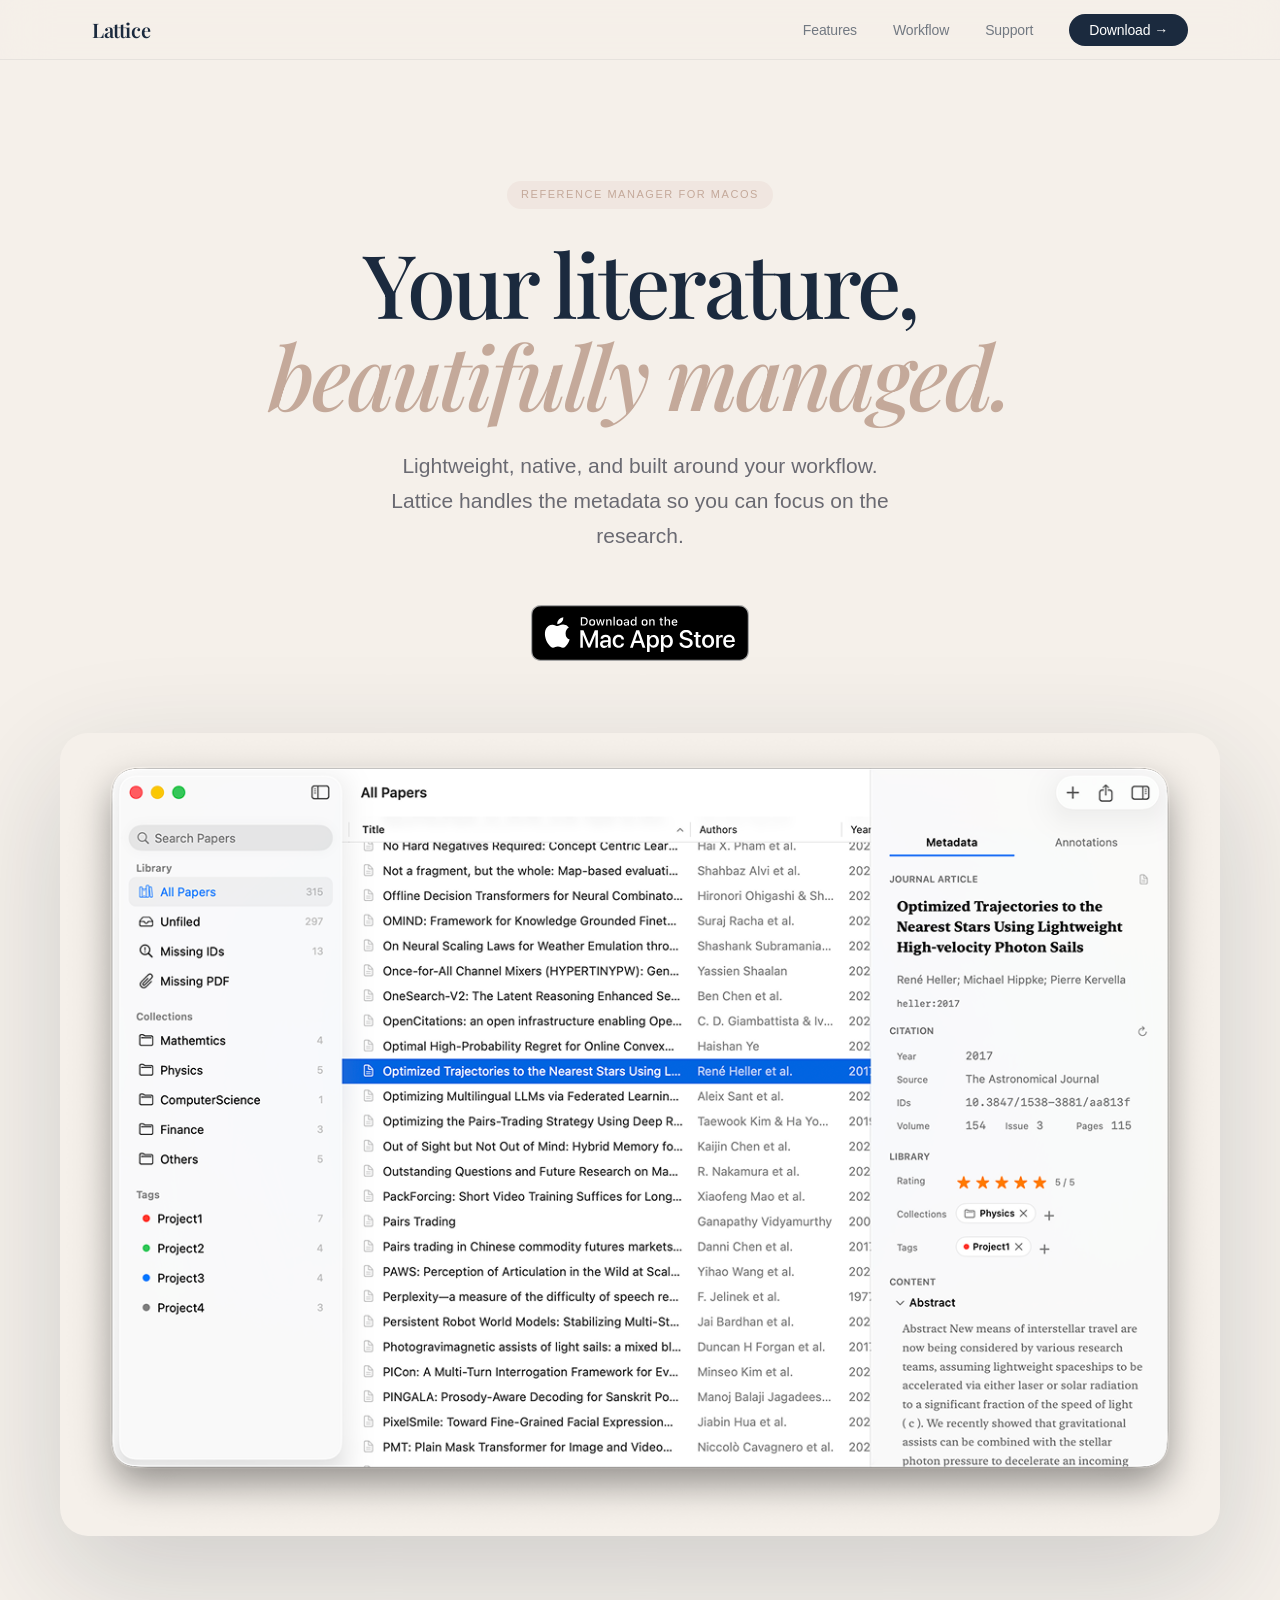
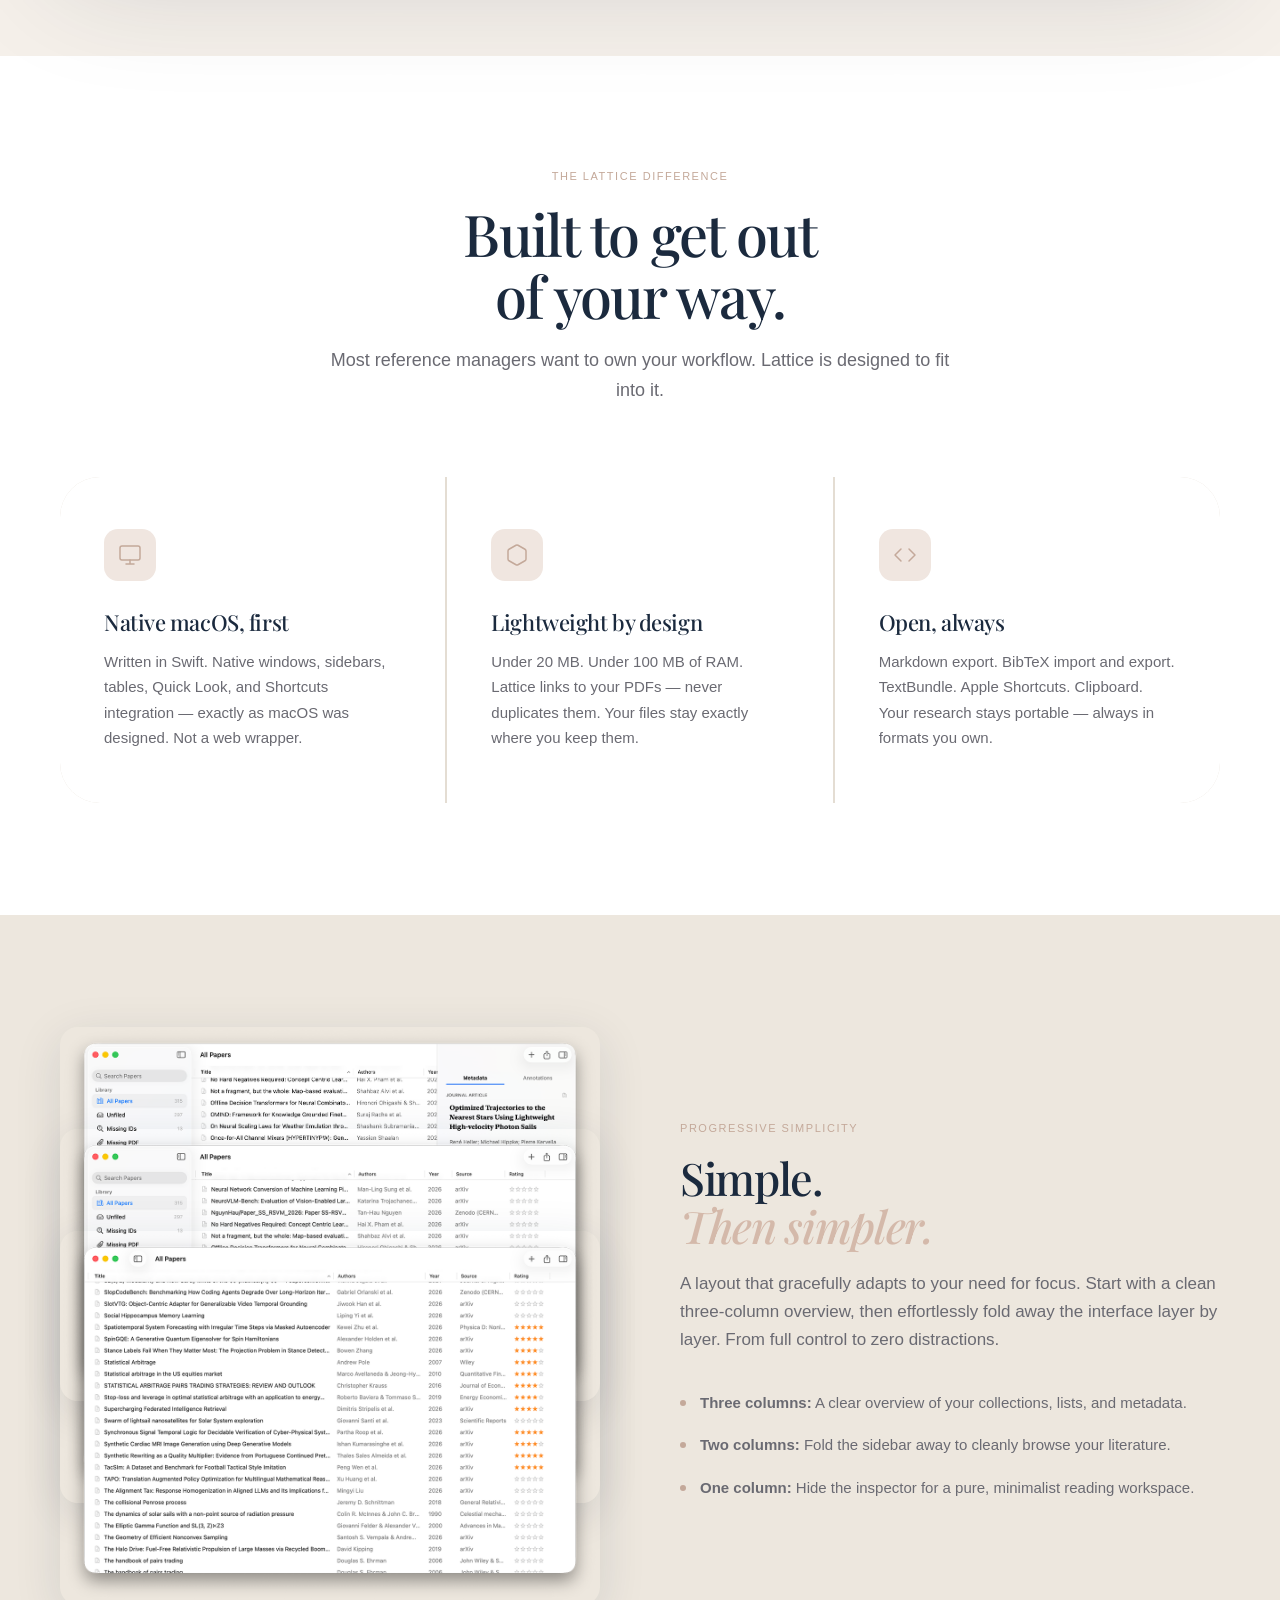
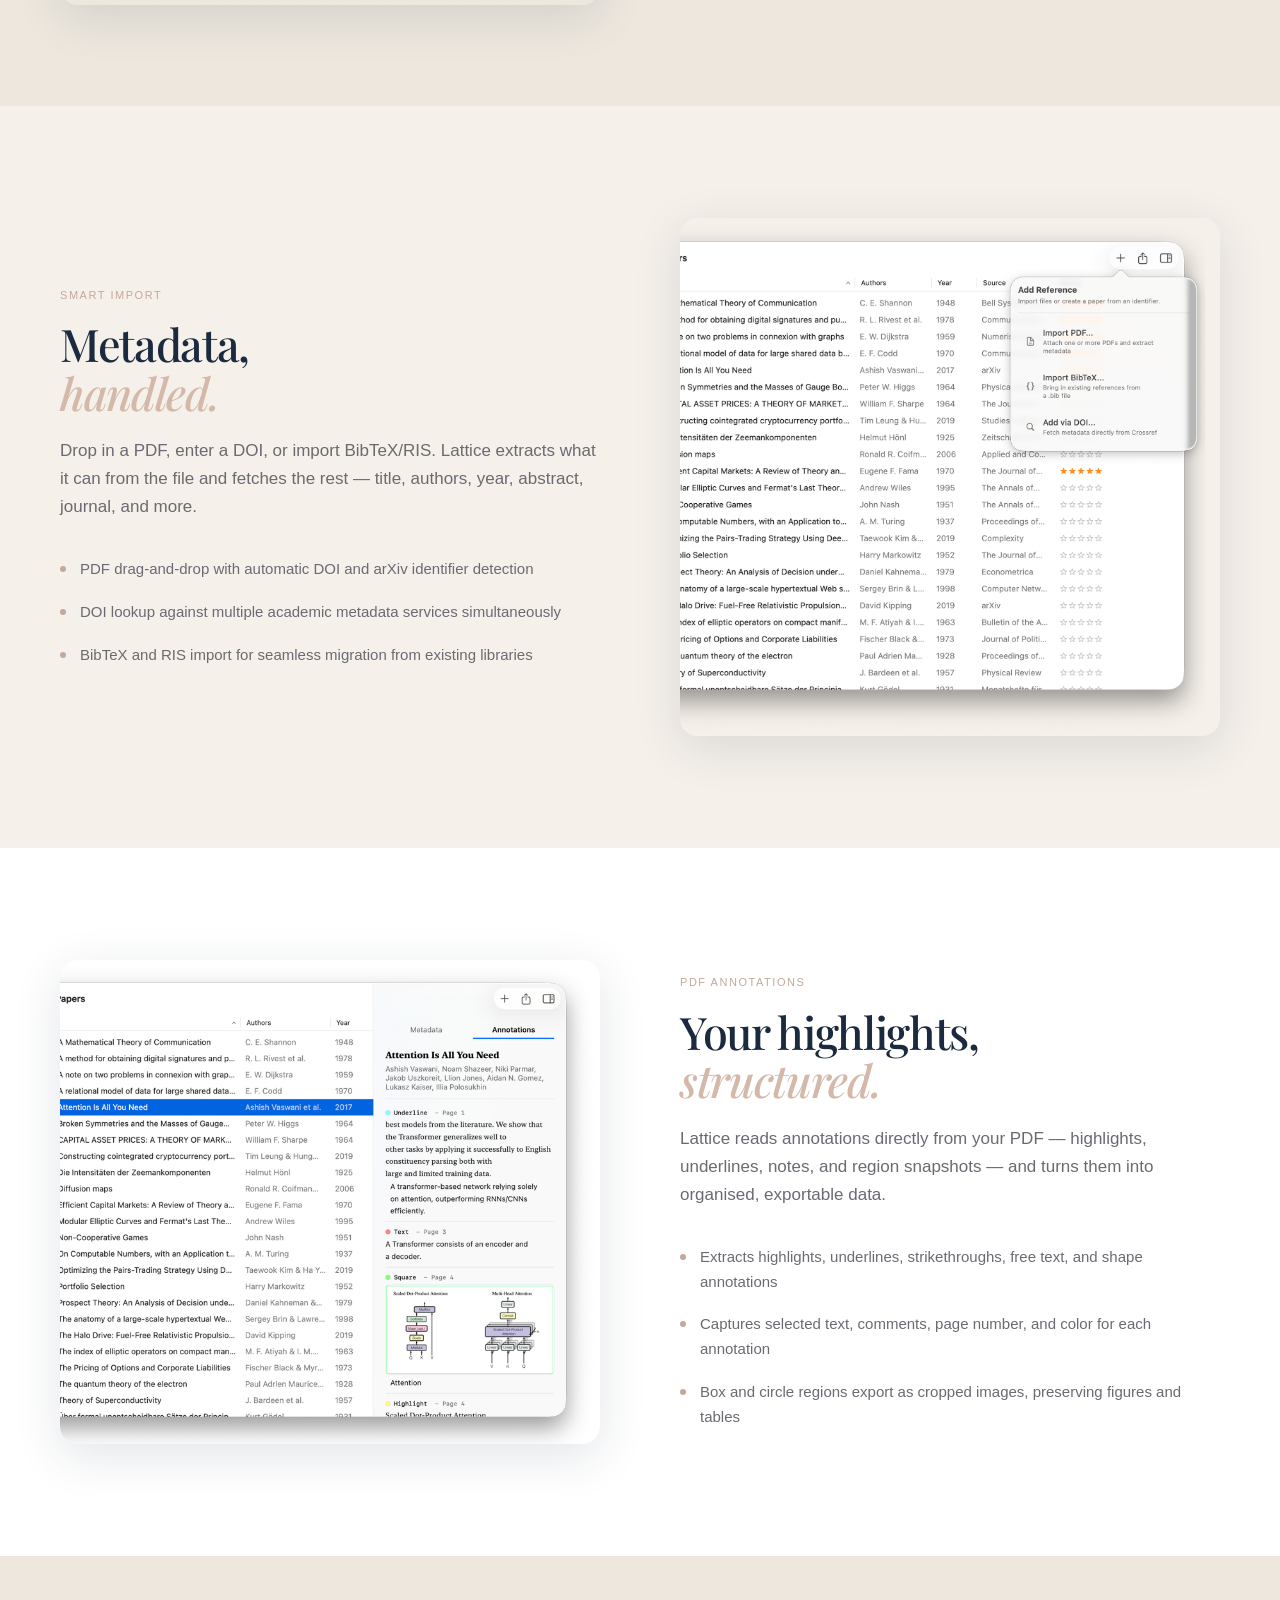
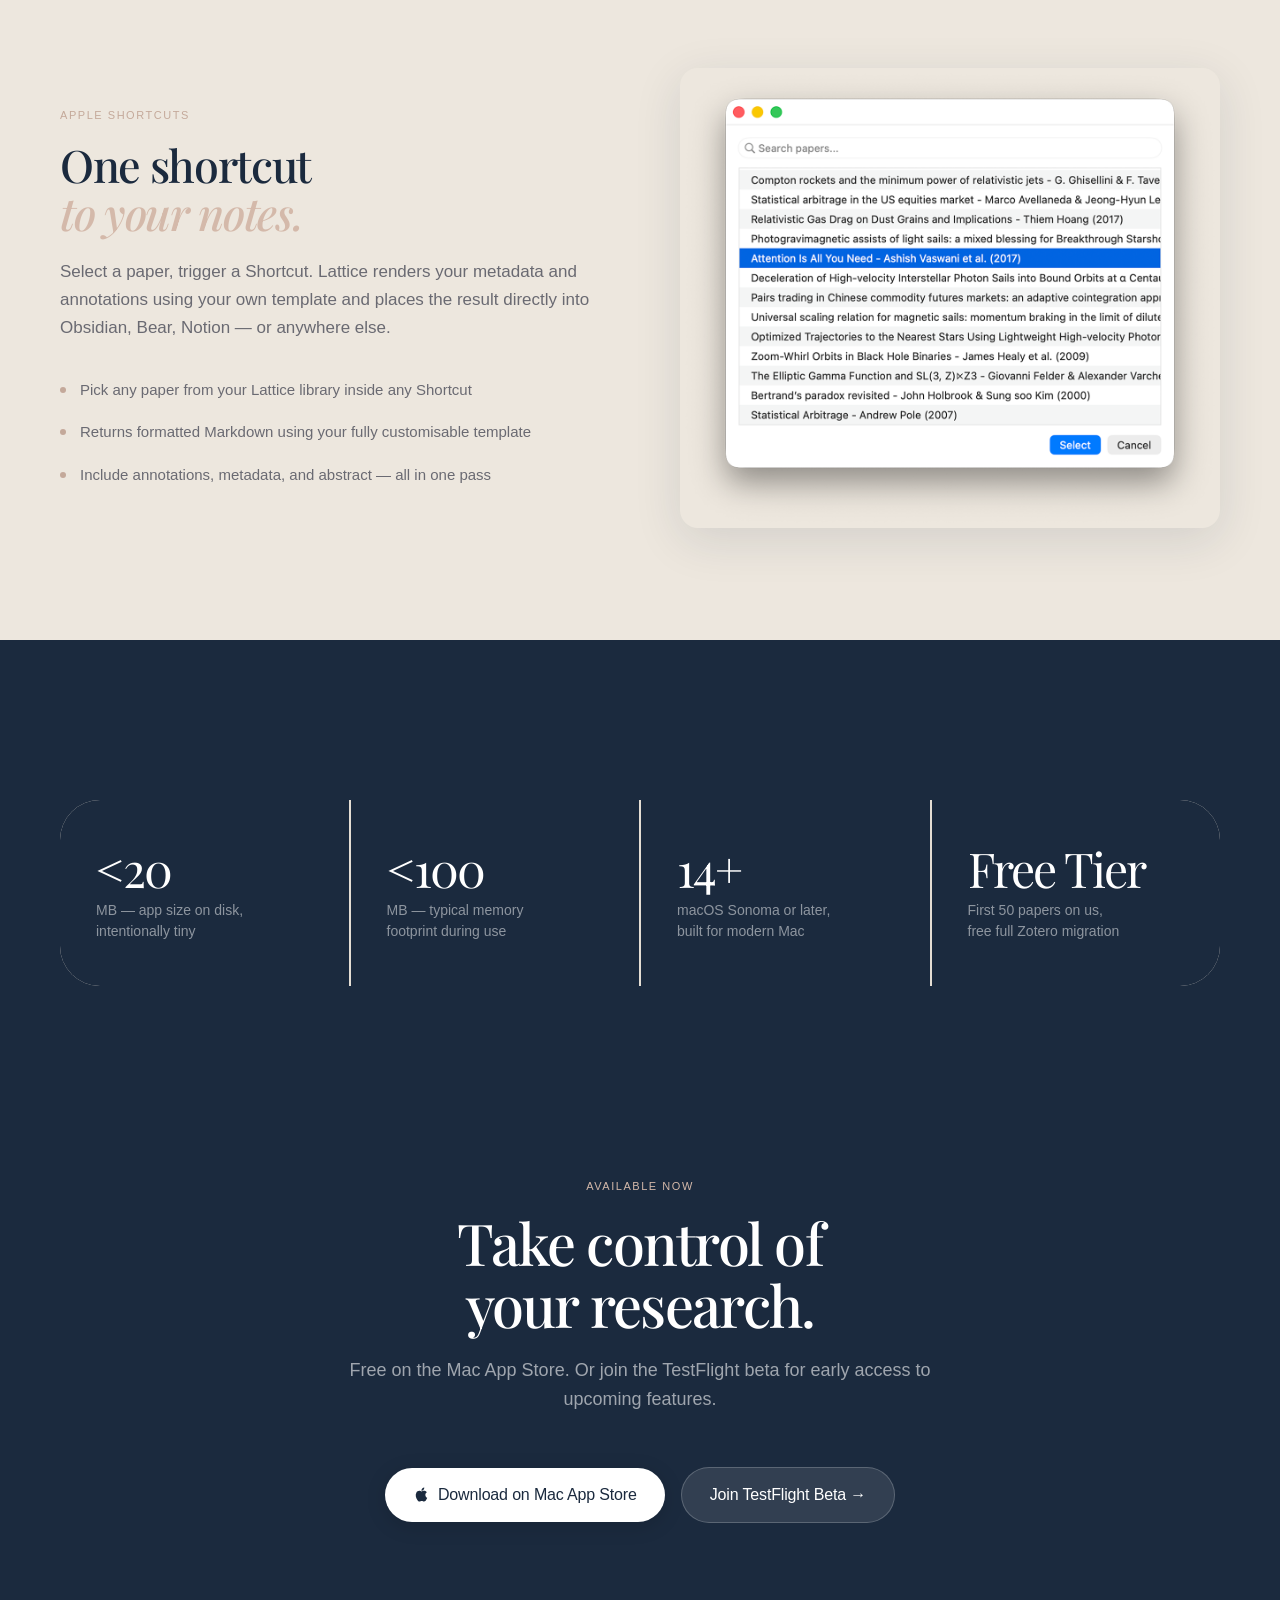
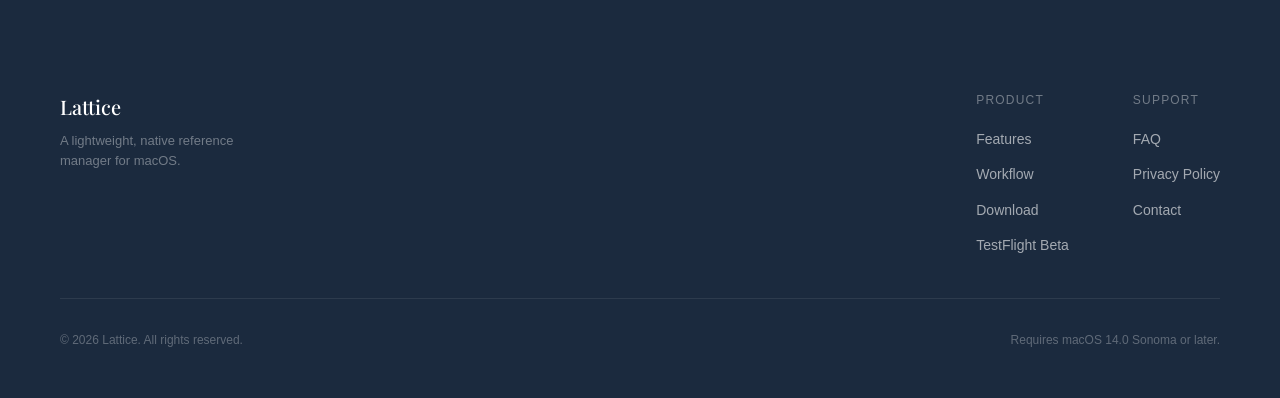
==== commit ae327428: "fix website" ====
--- a/docs/index.html
+++ b/docs/index.html
@@ -101,23 +101,23 @@
   <div class="section-inner">
     <div class="feature-row feature-row--rev">
       <div class="feature-content reveal">
-        <span class="section-eyebrow">Your Research Library</span>
-        <h2 class="section-title">All your papers,<br><em>in one window.</em></h2>
+        <span class="section-eyebrow">Progressive Simplicity</span>
+        <h2 class="section-title">Simple.<br><em>Then simpler.</em></h2>
         <p class="section-desc">
-          A three-column layout built for how researchers actually work. Every paper in your library, every collection, every tag — and the full metadata inspector — visible at once, without opening a second window.
+          A layout that gracefully adapts to your need for focus. Start with a clean three-column overview, then effortlessly fold away the interface layer by layer. From full control to zero distractions.
         </p>
         <div class="feature-bullets">
           <div class="feature-bullet">
             <div class="bullet-dot"></div>
-            <p>Collections, tags, and smart views — Unfiled, Missing DOI, Missing Attachment</p>
-          </div>
-          <div class="feature-bullet">
-            <div class="bullet-dot"></div>
-            <p>Sortable columns — title, author, year, source — filter to exactly what you need</p>
-          </div>
-          <div class="feature-bullet">
-            <div class="bullet-dot"></div>
-            <p>Star ratings, freeform notes, and full metadata editing in the inspector</p>
+            <p><strong>Three columns:</strong> A clear overview of your collections, lists, and metadata.</p>
+          </div>
+          <div class="feature-bullet">
+            <div class="bullet-dot"></div>
+            <p><strong>Two columns:</strong> Fold the sidebar away to cleanly browse your literature.</p>
+          </div>
+          <div class="feature-bullet">
+            <div class="bullet-dot"></div>
+            <p><strong>One column:</strong> Hide the inspector for a pure, minimalist reading workspace.</p>
           </div>
         </div>
       </div>
@@ -132,10 +132,42 @@
   </div>
 </section>
 
+<!-- Feature: Smart Import -->
+<section class="section section--cream">
+  <div class="section-inner">
+    <div class="feature-row">
+      <div class="feature-content reveal">
+        <span class="section-eyebrow">Smart Import</span>
+        <h2 class="section-title">Metadata,<br><em>handled.</em></h2>
+        <p class="section-desc">
+          Drop in a PDF, enter a DOI, or import BibTeX/RIS. Lattice extracts what it can from the file and fetches the rest — title, authors, year, abstract, journal, and more.
+        </p>
+        <div class="feature-bullets">
+          <div class="feature-bullet">
+            <div class="bullet-dot"></div>
+            <p>PDF drag-and-drop with automatic DOI and arXiv identifier detection</p>
+          </div>
+          <div class="feature-bullet">
+            <div class="bullet-dot"></div>
+            <p>DOI lookup against multiple academic metadata services simultaneously</p>
+          </div>
+          <div class="feature-bullet">
+            <div class="bullet-dot"></div>
+            <p>BibTeX and RIS import for seamless migration from existing libraries</p>
+          </div>
+        </div>
+      </div>
+      <div class="feature-image reveal reveal-delay-2">
+        <img src="./res/pictures/36576eaa2e6650be3894c7b493ffda26%201.png" alt="Smart metadata import in Lattice — auto-fetch from PDF, DOI, and BibTeX">
+      </div>
+    </div>
+  </div>
+</section>
+
 <!-- Feature: PDF Annotations -->
-<section class="section section--cream">
-  <div class="section-inner">
-    <div class="feature-row">
+<section class="section section--white">
+  <div class="section-inner">
+    <div class="feature-row feature-row--rev">
       <div class="feature-content reveal">
         <span class="section-eyebrow">PDF Annotations</span>
         <h2 class="section-title">Your highlights,<br><em>structured.</em></h2>
@@ -159,38 +191,6 @@
       </div>
       <div class="feature-image reveal reveal-delay-2">
         <img src="./res/pictures/6862841b371d8b3c541b83caf289f054%201.png" alt="PDF annotation extraction in Lattice — highlights and notes shown in the inspector panel">
-      </div>
-    </div>
-  </div>
-</section>
-
-<!-- Feature: Smart Import -->
-<section class="section section--white">
-  <div class="section-inner">
-    <div class="feature-row feature-row--rev">
-      <div class="feature-content reveal">
-        <span class="section-eyebrow">Smart Import</span>
-        <h2 class="section-title">Metadata,<br><em>handled.</em></h2>
-        <p class="section-desc">
-          Drop in a PDF, enter a DOI, or import BibTeX. Lattice extracts what it can from the file and fetches the rest — title, authors, year, abstract, journal, and more.
-        </p>
-        <div class="feature-bullets">
-          <div class="feature-bullet">
-            <div class="bullet-dot"></div>
-            <p>PDF drag-and-drop with automatic DOI and arXiv identifier detection</p>
-          </div>
-          <div class="feature-bullet">
-            <div class="bullet-dot"></div>
-            <p>DOI lookup against multiple academic metadata services simultaneously</p>
-          </div>
-          <div class="feature-bullet">
-            <div class="bullet-dot"></div>
-            <p>BibTeX import for seamless migration from existing libraries</p>
-          </div>
-        </div>
-      </div>
-      <div class="feature-image reveal reveal-delay-2">
-        <img src="./res/pictures/36576eaa2e6650be3894c7b493ffda26%201.png" alt="Smart metadata import in Lattice — auto-fetch from PDF, DOI, and BibTeX">
       </div>
     </div>
   </div>
--- a/docs/styles.css
+++ b/docs/styles.css
@@ -722,46 +722,39 @@
 .screenshot-stack {
   position: relative;
   width: 100%;
-  padding-bottom: 74%;
+  padding-bottom: 105%;
 }
 .screenshot-stack img {
   position: absolute;
-  border-radius: var(--r-md);
-  transition: transform 0.72s var(--ease-out), opacity 0.72s var(--ease-out);
-}
-.stack-back {
-  width: 84%;
-  top: 10%;
-  left: 8%;
-  box-shadow: var(--shadow-sm);
+  left: 0;
+  width: 100%;
+  transition: transform 1.2s cubic-bezier(0.16, 1, 0.3, 1), opacity 1.2s cubic-bezier(0.16, 1, 0.3, 1);
+  transform-origin: center top;
+}
+.screenshot-stack .stack-back {
+  top: 0;
   opacity: 0;
-  transform: translateY(28px);
-  transition-delay: 0.05s;
+  transform: translateY(20px);
+  transition-delay: 0.2s;
   z-index: 1;
 }
-.stack-mid {
-  width: 88%;
-  top: 5%;
-  left: 4%;
-  box-shadow: var(--shadow-md);
+.screenshot-stack .stack-mid {
+  top: 18%;
   opacity: 0;
-  transform: translateY(28px);
-  transition-delay: 0.45s;
+  transform: translateY(20px);
+  transition-delay: 1.2s;
   z-index: 2;
 }
-.stack-front {
-  width: 92%;
-  top: 0;
-  left: 0;
-  box-shadow: var(--shadow-xl);
+.screenshot-stack .stack-front {
+  top: 36%;
   opacity: 0;
-  transform: translateY(28px);
-  transition-delay: 0.85s;
+  transform: translateY(20px);
+  transition-delay: 2.2s;
   z-index: 3;
 }
-.reveal.visible .stack-back  { opacity: 0.65; transform: translateY(0); }
-.reveal.visible .stack-mid   { opacity: 0.82; transform: translateY(0); }
-.reveal.visible .stack-front { opacity: 1;    transform: translateY(0); }
+.reveal.visible .stack-back  { opacity: 1; transform: translateY(0); }
+.reveal.visible .stack-mid   { opacity: 1; transform: translateY(0); }
+.reveal.visible .stack-front { opacity: 1; transform: translateY(0); }
 
 /* ─── Responsive ─────────────────────────────────── */
 @media (max-width: 900px) {
